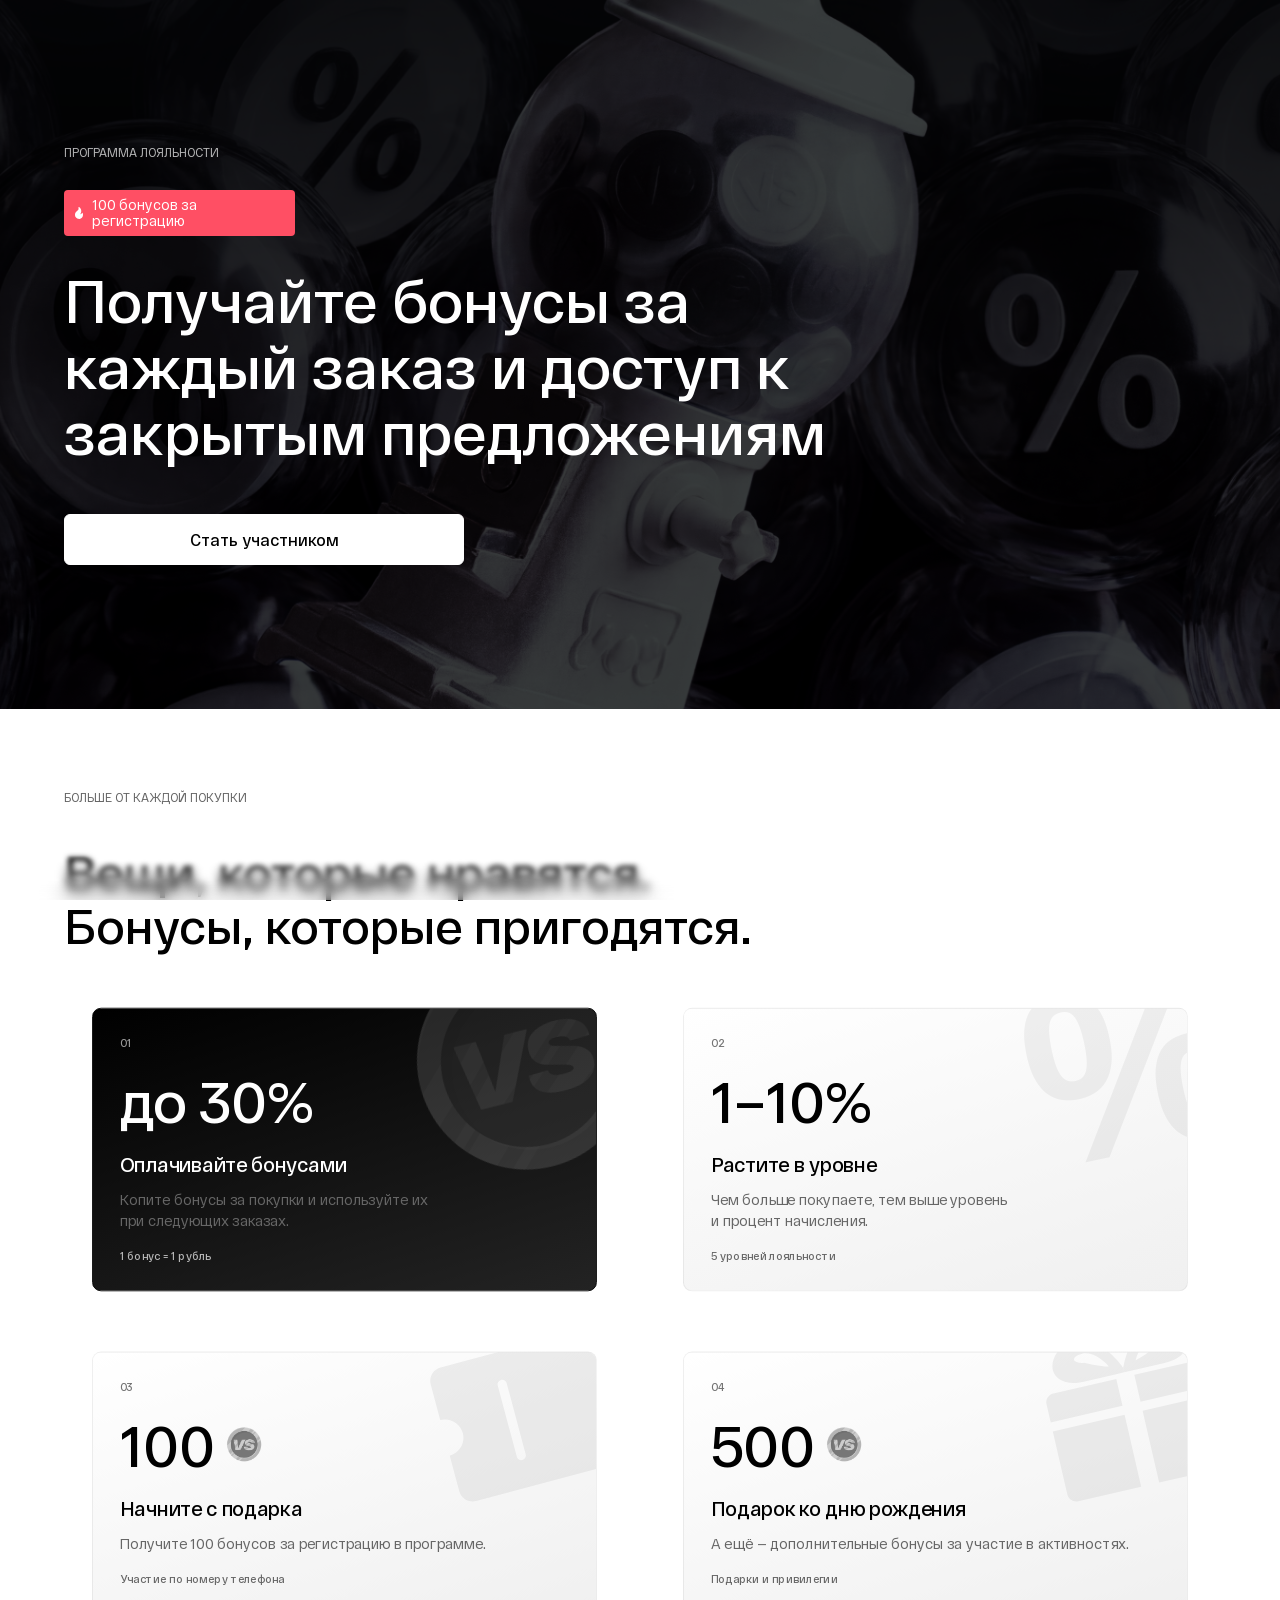
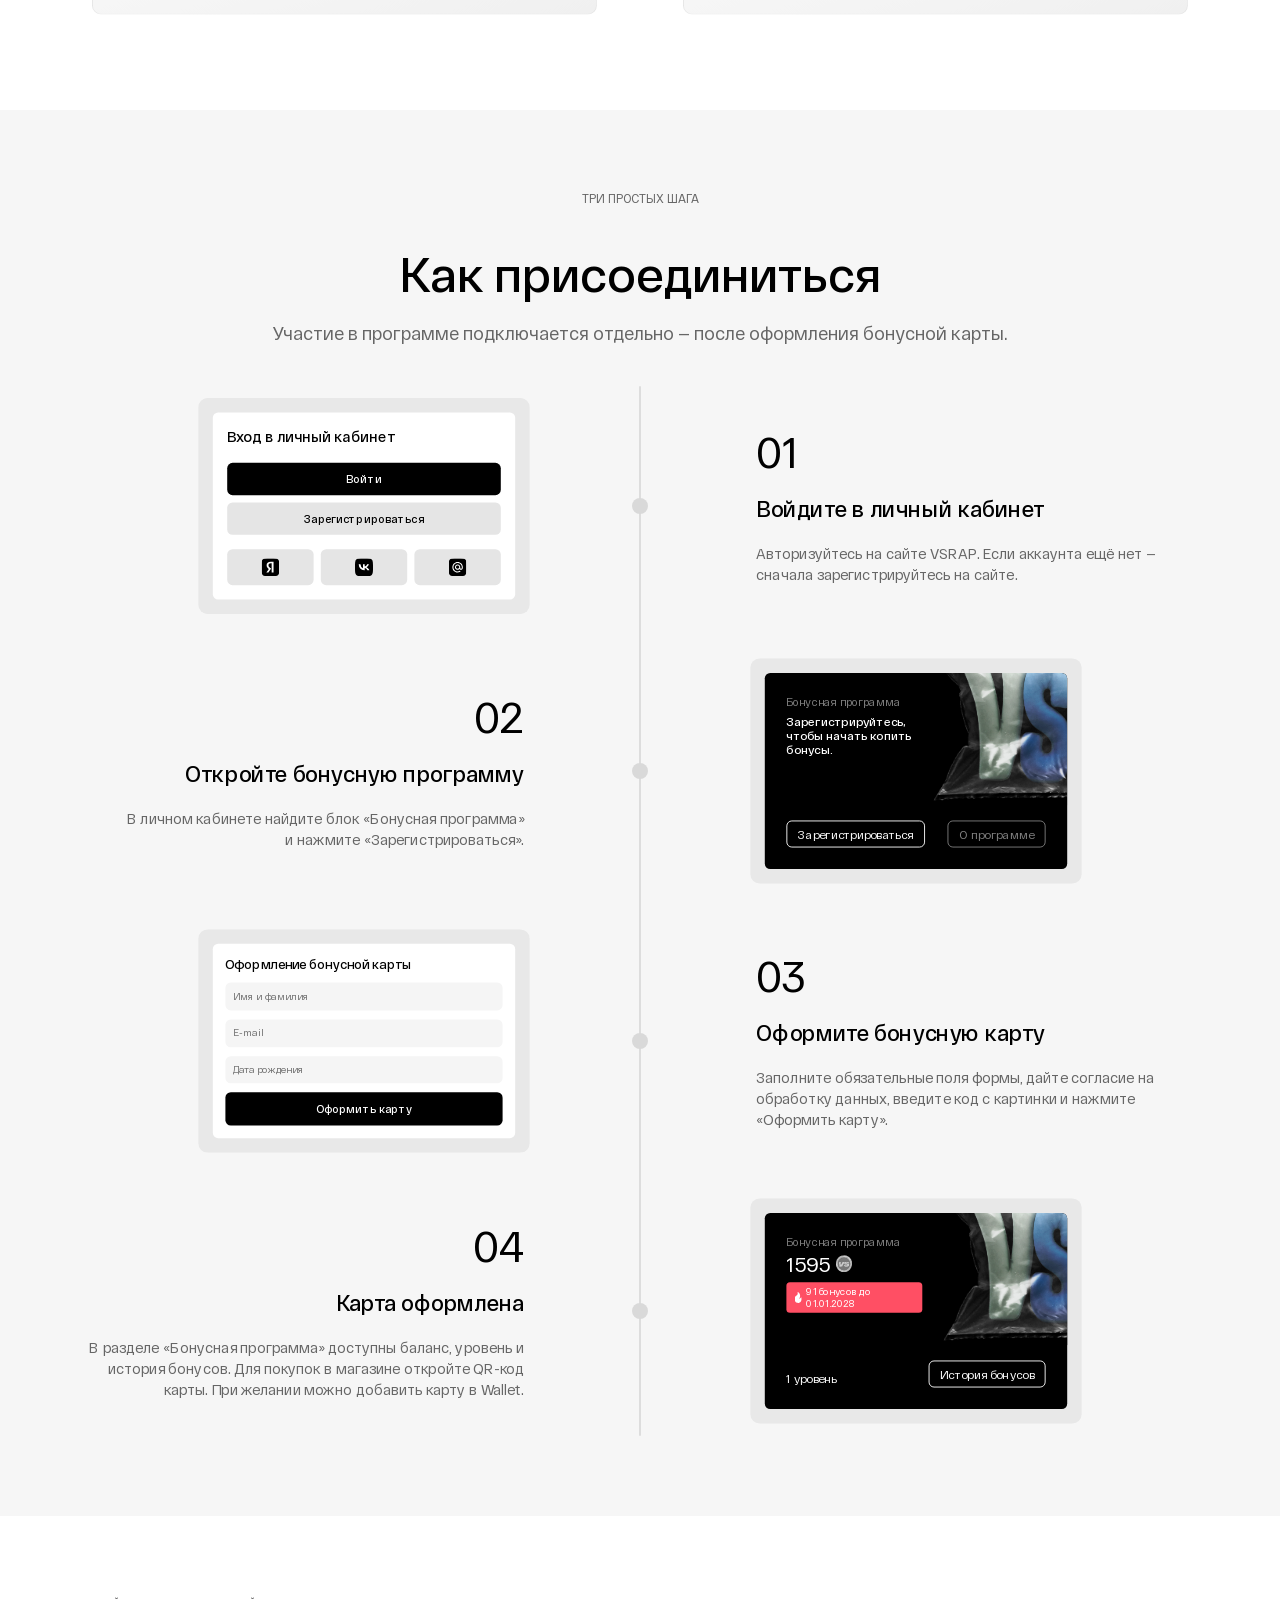
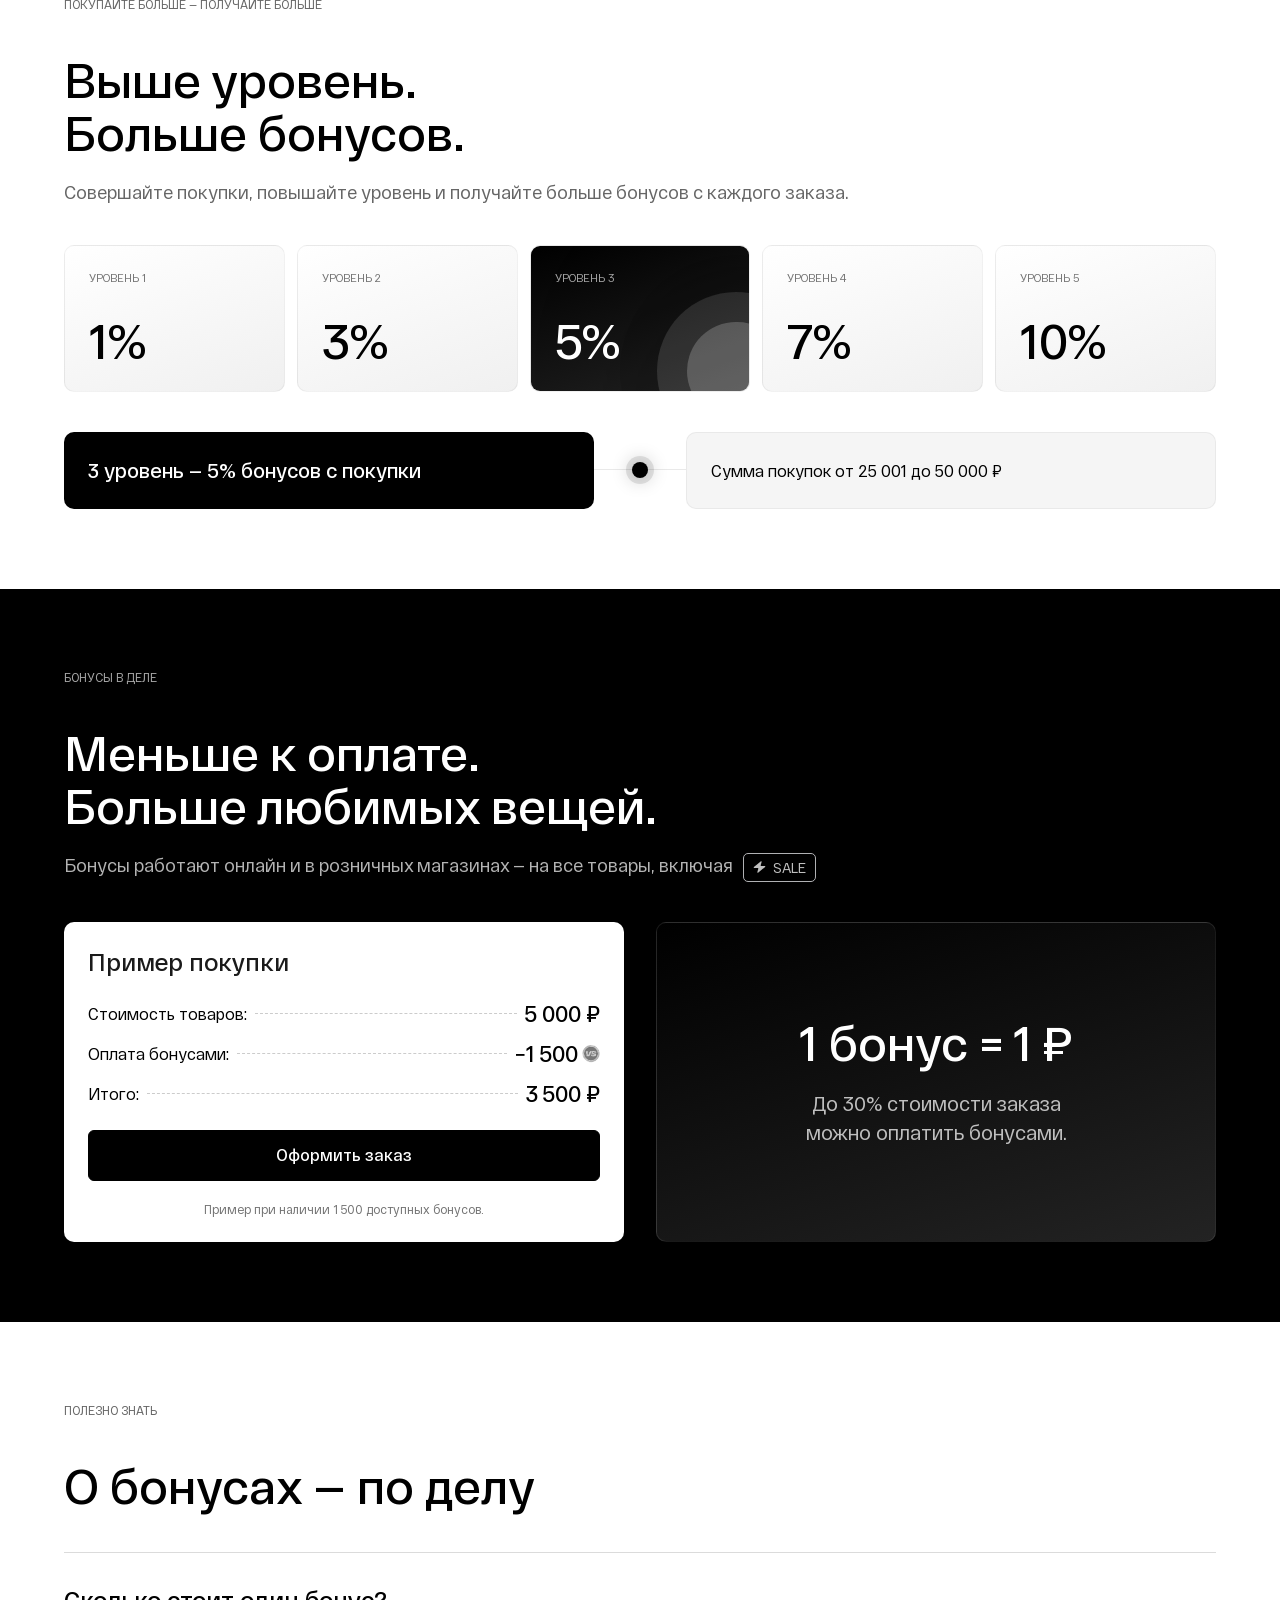
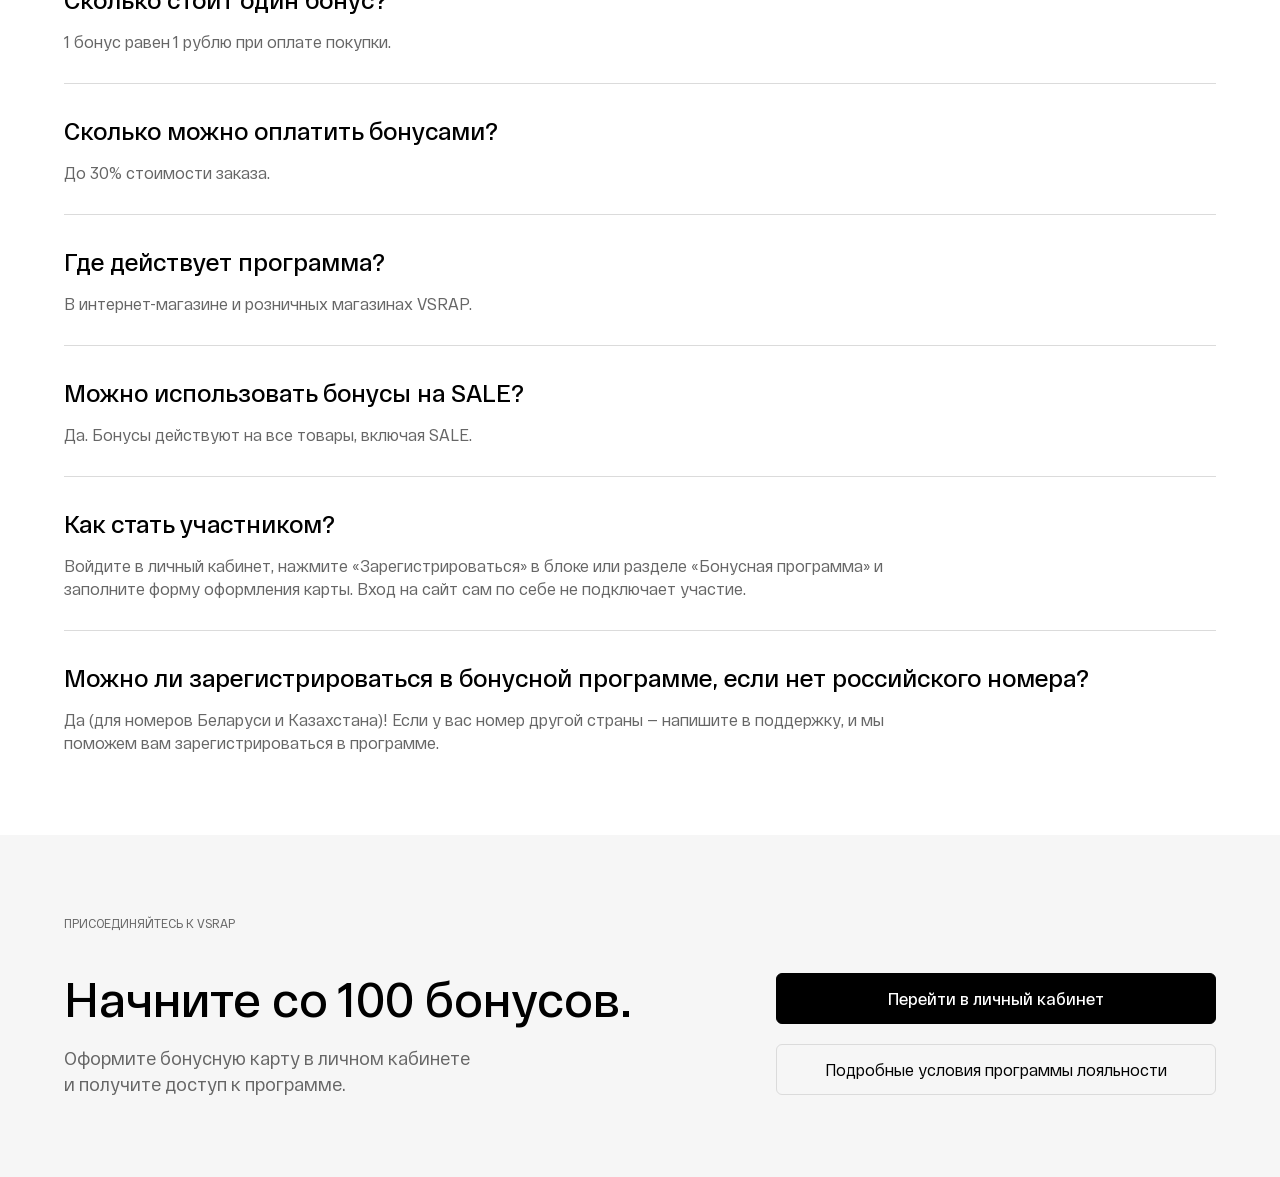
==== index.html @ ebb04177 "init commit" ====
<!DOCTYPE html>
<html lang="ru">
<head>
  <meta charset="UTF-8">
  <meta name="viewport" content="width=device-width, initial-scale=1">
  <meta name="description" content="Бонусная программа VSRAP: получайте бонусы за покупки, повышайте уровень и оплачивайте до 30% заказа бонусами.">
  <title>Бонусная программа — VSRAP</title>
  <link rel="preload" href="assets/RFDewi-Regular.woff2" as="font" type="font/woff2" crossorigin>
  <link rel="preload" href="assets/RFDewi-Semibold.woff2" as="font" type="font/woff2" crossorigin>
  <link rel="stylesheet" href="bonus_program_page.css">
  <script src="bonus_program_page.js" defer></script>
</head>
<body>
<main class="bonus-page">
  <section class="bonus-hero" aria-labelledby="bonus-title">
    <img class="bonus-hero__background" src="assets/b1063.png" alt="" fetchpriority="high">
    <div class="bonus-container bonus-hero__content" data-reveal>
      <p class="bonus-eyebrow">Программа лояльности</p>
      <span class="bonus-gift-badge"><span class="bonus-flame"><img src="assets/dffb9.svg" alt=""></span>100 бонусов за регистрацию</span>
      <h1 id="bonus-title">Получайте бонусы за <br>каждый заказ и доступ к <br>закрытым предложениям</h1>
      <a class="bonus-button bonus-button--light bonus-hero__button" href="#join-steps">Стать участником</a>
    </div>
  </section>

  <section class="bonus-section" aria-labelledby="benefits-title">
    <div class="bonus-container">
      <div class="bonus-section__heading" data-reveal>
        <p class="bonus-eyebrow">Больше от каждой покупки</p>
        <h2 id="benefits-title">Вещи, которые нравятся.<br>Бонусы, которые пригодятся.</h2>
      </div>
      <div class="bonus-benefits">
        <article class="bonus-benefit bonus-benefit--dark" data-reveal>
          <img class="bonus-benefit__decoration bonus-benefit__decoration--coin" src="assets/9a57c.png" alt="" loading="lazy">
          <span class="bonus-benefit__index">01</span>
          <p class="bonus-benefit__value">до 30%</p>
          <div><h3>Оплачивайте бонусами</h3><p class="bonus-benefit__description">Копите бонусы за покупки и используйте их<br class="bonus-desktop-break"> при следующих заказах.</p></div>
          <p class="bonus-benefit__footnote">1 бонус = 1 рубль</p>
        </article>
        <article class="bonus-benefit" data-reveal>
          <span class="bonus-benefit__percent" aria-hidden="true">%</span>
          <span class="bonus-benefit__index">02</span>
          <p class="bonus-benefit__value">1–10%</p>
          <div><h3>Растите в уровне</h3><p class="bonus-benefit__description">Чем больше покупаете, тем выше уровень<br class="bonus-desktop-break"> и процент начисления.</p></div>
          <p class="bonus-benefit__footnote">5 уровней лояльности</p>
        </article>
        <article class="bonus-benefit" data-reveal>
          <img class="bonus-benefit__decoration bonus-benefit__decoration--ticket" src="assets/9eafb.svg" alt="" loading="lazy">
          <span class="bonus-benefit__index">03</span>
          <p class="bonus-benefit__value">100 <img class="bonus-coin" src="assets/9a57c.png" alt="бонусов" loading="lazy" width="40" height="40"></p>
          <div><h3>Начните с подарка</h3><p class="bonus-benefit__description">Получите 100 бонусов за регистрацию в программе.</p></div>
          <p class="bonus-benefit__footnote">Участие по номеру телефона</p>
        </article>
        <article class="bonus-benefit" data-reveal>
          <img class="bonus-benefit__decoration bonus-benefit__decoration--gift" src="assets/d9adc.svg" alt="" loading="lazy">
          <span class="bonus-benefit__index">04</span>
          <p class="bonus-benefit__value">500 <img class="bonus-coin" src="assets/9a57c.png" alt="бонусов" loading="lazy" width="40" height="40"></p>
          <div><h3>Подарок ко дню рождения</h3><p class="bonus-benefit__description">А ещё — дополнительные бонусы за участие в активностях.</p></div>
          <p class="bonus-benefit__footnote">Подарки и привилегии</p>
        </article>
      </div>
    </div>
  </section>

  <section class="bonus-section bonus-section--muted" id="join-steps" aria-labelledby="steps-title">
    <div class="bonus-container">
      <div class="bonus-section__heading bonus-section__heading--center" data-reveal>
        <p class="bonus-eyebrow">Три простых шага</p>
        <h2 id="steps-title">Как присоединиться</h2>
        <p class="bonus-section__description">Участие в программе подключается отдельно — после оформления бонусной карты.</p>
      </div>
      <ol class="bonus-steps">
        <li class="bonus-step">
          <span class="bonus-step__dot" aria-hidden="true"></span>
          <div class="bonus-step__visual" data-reveal>
            <div class="bonus-preview bonus-preview--login" role="img" aria-label="Пример экрана входа в личный кабинет">
              <div class="bonus-preview__paper">
                <p class="bonus-preview__title">Вход в личный кабинет</p>
                <div class="bonus-preview__login-buttons"><span class="bonus-preview__button">Войти</span><span class="bonus-preview__button bonus-preview__button--gray">Зарегистрироваться</span></div>
                <div class="bonus-preview__socials" aria-hidden="true"><span><img src="assets/35df6.svg" alt=""></span><span><img src="assets/29068.svg" alt=""></span><span><img src="assets/7ccd0.svg" alt=""></span></div>
              </div>
            </div>
          </div>
          <div class="bonus-step__copy" data-reveal><span class="bonus-step__number">01</span><h3>Войдите в личный кабинет</h3><p>Авторизуйтесь на сайте VSRAP. Если аккаунта ещё нет — сначала зарегистрируйтесь на сайте.</p></div>
        </li>
        <li class="bonus-step">
          <span class="bonus-step__dot" aria-hidden="true"></span>
          <div class="bonus-step__visual" data-reveal>
            <div class="bonus-preview" role="img" aria-label="Пример блока регистрации в бонусной программе">
              <div class="bonus-preview__card">
                <div class="bonus-preview__bag"><img src="assets/0b8ff.png" alt="" loading="lazy"></div>
                <div class="bonus-preview__card-content"><div><p class="bonus-preview__caption">Бонусная программа</p><p class="bonus-preview__invitation">Зарегистрируйтесь,<br>чтобы начать копить<br>бонусы.</p></div><div class="bonus-preview__card-bottom"><span class="bonus-preview__outline">Зарегистрироваться</span><span class="bonus-preview__outline bonus-preview__outline--muted">О программе</span></div></div>
              </div>
            </div>
          </div>
          <div class="bonus-step__copy" data-reveal><span class="bonus-step__number">02</span><h3>Откройте бонусную программу</h3><p>В личном кабинете найдите блок «Бонусная программа»<br class="bonus-desktop-break"> и нажмите «Зарегистрироваться».</p></div>
        </li>
        <li class="bonus-step">
          <span class="bonus-step__dot" aria-hidden="true"></span>
          <div class="bonus-step__visual" data-reveal>
            <div class="bonus-preview" role="img" aria-label="Пример формы оформления бонусной карты: имя и фамилия, электронная почта и дата рождения">
              <div class="bonus-preview__paper bonus-preview__paper--form"><p class="bonus-preview__title">Оформление бонусной карты</p><span class="bonus-preview__field">Имя и фамилия</span><span class="bonus-preview__field">E-mail</span><span class="bonus-preview__field">Дата рождения</span><span class="bonus-preview__button">Оформить карту</span></div>
            </div>
          </div>
          <div class="bonus-step__copy" data-reveal><span class="bonus-step__number">03</span><h3>Оформите бонусную карту</h3><p>Заполните обязательные поля формы, дайте согласие на обработку данных, введите код с картинки и нажмите «Оформить карту».</p></div>
        </li>
        <li class="bonus-step">
          <span class="bonus-step__dot" aria-hidden="true"></span>
          <div class="bonus-step__visual" data-reveal>
            <div class="bonus-preview" role="img" aria-label="Пример оформленной карты: баланс 1595 бонусов, первый уровень и история бонусов">
              <div class="bonus-preview__card bonus-preview__card--issued">
                <div class="bonus-preview__bag"><img src="assets/0b8ff.png" alt="" loading="lazy"></div>
                <div class="bonus-preview__card-content"><div><p class="bonus-preview__caption">Бонусная программа</p><p class="bonus-preview__balance">1595 <span class="bonus-preview__coin" aria-hidden="true"><img src="assets/2415b.svg" alt=""><img src="assets/af93b.svg" alt=""></span></p><span class="bonus-gift-badge bonus-gift-badge--small"><span class="bonus-flame"><img src="assets/dffb9.svg" alt=""></span>91 бонусов до 01.01.2028</span></div><div class="bonus-preview__card-bottom"><span>1 уровень</span><span class="bonus-preview__outline">История бонусов</span></div></div>
              </div>
            </div>
          </div>
          <div class="bonus-step__copy" data-reveal><span class="bonus-step__number">04</span><h3>Карта оформлена</h3><p>В разделе «Бонусная программа» доступны баланс, уровень и история бонусов. Для покупок в магазине откройте QR-код карты. При желании можно добавить карту в Wallet.</p></div>
        </li>
      </ol>
    </div>
  </section>

  <section class="bonus-section" aria-labelledby="levels-title">
    <div class="bonus-container">
      <div class="bonus-section__heading" data-reveal><p class="bonus-eyebrow">Покупайте больше — получайте больше</p><h2 id="levels-title">Выше уровень.<br>Больше бонусов.</h2><p class="bonus-section__description">Совершайте покупки, повышайте уровень и получайте больше бонусов с каждого заказа.</p></div>
      <div class="bonus-levels" data-reveal>
        <div class="bonus-levels__list" role="group" aria-label="Уровни бонусной программы">
          <button class="bonus-level" type="button" aria-pressed="false" aria-controls="level-details" data-level="1" data-rate="1" data-range="Сумма покупок до 10 000 ₽"><span class="bonus-level__label">Уровень 1</span><span class="bonus-level__rate">1%</span><span class="bonus-level__art" aria-hidden="true"></span></button>
          <button class="bonus-level" type="button" aria-pressed="false" aria-controls="level-details" data-level="2" data-rate="3" data-range="Сумма покупок от 10 001 до 25 000 ₽"><span class="bonus-level__label">Уровень 2</span><span class="bonus-level__rate">3%</span><span class="bonus-level__art" aria-hidden="true"></span></button>
          <button class="bonus-level is-active" type="button" aria-pressed="true" aria-controls="level-details" data-level="3" data-rate="5" data-range="Сумма покупок от 25 001 до 50 000 ₽"><span class="bonus-level__label">Уровень 3</span><span class="bonus-level__rate">5%</span><span class="bonus-level__art" aria-hidden="true"></span></button>
          <button class="bonus-level" type="button" aria-pressed="false" aria-controls="level-details" data-level="4" data-rate="7" data-range="Сумма покупок от 50 001 до 100 000 ₽"><span class="bonus-level__label">Уровень 4</span><span class="bonus-level__rate">7%</span><span class="bonus-level__art" aria-hidden="true"></span></button>
          <button class="bonus-level" type="button" aria-pressed="false" aria-controls="level-details" data-level="5" data-rate="10" data-range="Сумма покупок более 100 000 ₽"><span class="bonus-level__label">Уровень 5</span><span class="bonus-level__rate">10%</span><span class="bonus-level__art" aria-hidden="true"></span></button>
        </div>
        <div class="bonus-levels__details" id="level-details" aria-live="polite" aria-atomic="true"><p class="bonus-levels__reward">3 уровень — 5% бонусов с покупки</p><span class="bonus-levels__connector" aria-hidden="true"></span><p class="bonus-levels__range">Сумма покупок от 25 001 до 50 000 ₽</p></div>
      </div>
    </div>
  </section>

  <section class="bonus-section bonus-section--dark" aria-labelledby="spend-title">
    <div class="bonus-container">
      <div class="bonus-section__heading" data-reveal><p class="bonus-eyebrow">Бонусы в деле</p><h2 id="spend-title">Меньше к оплате.<br>Больше любимых вещей.</h2><p class="bonus-section__description">Бонусы работают онлайн и в розничных магазинах — на все товары, включая <span class="bonus-sale"><img src="assets/2ddc2.svg" alt="">SALE</span></p></div>
      <div class="bonus-payment">
        <div class="bonus-receipt" data-reveal><h3>Пример покупки</h3><dl><div><dt>Стоимость товаров:</dt><dd>5 000 ₽</dd></div><div><dt>Оплата бонусами:</dt><dd>−1 500 <img src="assets/9a57c.png" alt="бонусов" width="18" height="18" loading="lazy"></dd></div><div><dt>Итого:</dt><dd>3 500 ₽</dd></div></dl><a class="bonus-button" href="https://vsrap.shop/basket/">Оформить заказ</a><p class="bonus-receipt__note">Пример при наличии 1 500 доступных бонусов.</p></div>
        <div class="bonus-payment__rule" data-reveal><p>1 бонус = 1 ₽</p><span>До 30% стоимости заказа<br>можно оплатить бонусами.</span></div>
      </div>
    </div>
  </section>

  <section class="bonus-section" aria-labelledby="faq-title">
    <div class="bonus-container">
      <div class="bonus-section__heading" data-reveal><p class="bonus-eyebrow">Полезно знать</p><h2 id="faq-title">О бонусах — по делу</h2></div>
      <div class="bonus-faq">
        <article data-reveal><h3>Сколько стоит один бонус?</h3><p>1 бонус равен 1 рублю при оплате покупки.</p></article>
        <article data-reveal><h3>Сколько можно оплатить бонусами?</h3><p>До 30% стоимости заказа.</p></article>
        <article data-reveal><h3>Где действует программа?</h3><p>В интернет-магазине и розничных магазинах VSRAP.</p></article>
        <article data-reveal><h3>Можно использовать бонусы на SALE?</h3><p>Да. Бонусы действуют на все товары, включая SALE.</p></article>
        <article data-reveal><h3>Как стать участником?</h3><p>Войдите в личный кабинет, нажмите «Зарегистрироваться» в блоке или разделе «Бонусная программа» и заполните форму оформления карты. Вход на сайт сам по себе не подключает участие.</p></article>
        <article data-reveal><h3>Можно ли зарегистрироваться в бонусной программе, если нет российского номера?</h3><p>Да (для номеров Беларуси и Казахстана)! Если у вас номер другой страны — напишите в поддержку, и мы поможем вам зарегистрироваться в программе.</p></article>
      </div>
    </div>
  </section>

  <section class="bonus-section bonus-section--muted" aria-labelledby="join-title">
    <div class="bonus-container"><p class="bonus-eyebrow bonus-join__eyebrow" data-reveal>Присоединяйтесь к VSRAP</p><div class="bonus-join"><div data-reveal><h2 id="join-title">Начните со 100 бонусов.</h2><p class="bonus-section__description">Оформите бонусную карту в личном кабинете<br class="bonus-desktop-break"> и получите доступ к программе.</p></div><div class="bonus-join__actions" data-reveal><a class="bonus-button" href="https://vsrap.shop/personal/">Перейти в личный кабинет</a><a class="bonus-button bonus-button--outline" href="https://vsrap.shop/help/loyalty/">Подробные условия программы лояльности</a></div></div></div>
  </section>
</main>
</body>
</html>
---- bonus_program_page.css ----
@font-face {
  font-family: "RF Dewi";
  src: url("assets/RFDewi-Regular.woff2") format("woff2");
  font-style: normal;
  font-weight: 400;
  font-display: swap;
}

@font-face {
  font-family: "RF Dewi";
  src: url("assets/RFDewi-Semibold.woff2") format("woff2");
  font-style: normal;
  font-weight: 600;
  font-display: swap;
}

body { margin: 0; }

/* Progressive transparent blur at the viewport edge, without a white tint. */
.bonus-edge-blur { position: fixed; z-index: 8; bottom: 0; left: 0; width: 100%; height: 160px; pointer-events: none; }
.bonus-edge-blur > span {
  position: absolute;
  inset: 0;
  opacity: var(--edge-opacity, 0);
  clip-path: inset(var(--edge-clip-top, 0px) 0 0);
  pointer-events: none;
  -webkit-backdrop-filter: blur(var(--edge-blur));
  backdrop-filter: blur(var(--edge-blur));
  -webkit-mask-image: linear-gradient(to bottom, transparent var(--edge-start), #000 var(--edge-solid), #000 var(--edge-end), transparent var(--edge-fade));
  mask-image: linear-gradient(to bottom, transparent var(--edge-start), #000 var(--edge-solid), #000 var(--edge-end), transparent var(--edge-fade));
}
.bonus-edge-blur > :nth-child(1) { --edge-blur: .078125px; --edge-start: 0%; --edge-solid: 12.5%; --edge-end: 25%; --edge-fade: 37.5%; }
.bonus-edge-blur > :nth-child(2) { --edge-blur: .15625px; --edge-start: 12.5%; --edge-solid: 25%; --edge-end: 37.5%; --edge-fade: 50%; }
.bonus-edge-blur > :nth-child(3) { --edge-blur: .3125px; --edge-start: 25%; --edge-solid: 37.5%; --edge-end: 50%; --edge-fade: 62.5%; }
.bonus-edge-blur > :nth-child(4) { --edge-blur: .625px; --edge-start: 37.5%; --edge-solid: 50%; --edge-end: 62.5%; --edge-fade: 75%; }
.bonus-edge-blur > :nth-child(5) { --edge-blur: 1.25px; --edge-start: 50%; --edge-solid: 62.5%; --edge-end: 75%; --edge-fade: 87.5%; }
.bonus-edge-blur > :nth-child(6) { --edge-blur: 2.5px; --edge-start: 62.5%; --edge-solid: 75%; --edge-end: 87.5%; --edge-fade: 100%; }
.bonus-edge-blur > :nth-child(7) { --edge-blur: 5px; --edge-start: 75%; --edge-solid: 87.5%; --edge-end: 100%; --edge-fade: 112.5%; }
.bonus-edge-blur > :nth-child(8) { --edge-blur: 10px; --edge-start: 87.5%; --edge-solid: 100%; --edge-end: 112.5%; --edge-fade: 125%; }

.bonus-page {
  --bonus-content-width: 1152px;
  --bonus-muted: #666;
  --bonus-radius: 10px;
  /* Animation settings for the next design review. */
  --bonus-reveal-duration: 700ms;
  --bonus-reveal-distance: 36px;
  --bonus-art-duration: 550ms;
  --bonus-easing: cubic-bezier(.22, 1, .36, 1);
  color: #000;
  background: #fff;
  font: 400 16px/1.45 "RF Dewi", Arial, sans-serif;
  -webkit-font-smoothing: antialiased;
}

.bonus-page *, .bonus-page *::before, .bonus-page *::after { box-sizing: border-box; }
.bonus-page :where(h1, h2, h3, p, ol, dl, dd) { margin: 0; }
.bonus-page :where(h1, h2, h3) { font-weight: 600; }
.bonus-page h1 { font-size: 60px; line-height: 1.1; }
.bonus-page h2 { font-size: 48px; line-height: 1.1; }
.bonus-page h3 { font-size: 24px; line-height: 1.45; }
.bonus-page img { display: block; }
.bonus-page a { color: inherit; }
.bonus-page button { font: inherit; }
.bonus-page :where(a, button):focus-visible { outline: 3px solid #ff4f64; outline-offset: 5px; }
.bonus-container { width: min(var(--bonus-content-width), calc(100% - 64px)); margin-inline: auto; }
.bonus-section { padding-block: 80px; scroll-margin-top: 24px; }
.bonus-section--muted { background: #f6f6f6; }
.bonus-section--dark { color: #fff; background: #000; }
.bonus-section__heading { margin-bottom: 40px; }
.bonus-section__heading > .bonus-eyebrow { margin-bottom: 40px; }
.bonus-section__heading--center { text-align: center; }
.bonus-eyebrow { font-size: 12px; line-height: 1.45; color: var(--bonus-muted); text-transform: uppercase; }
.bonus-section__description { margin-top: 20px !important; color: var(--bonus-muted); font-size: 18px; }
.bonus-section--dark .bonus-eyebrow { color: #a6a6a6; }
.bonus-section--dark .bonus-section__description { color: #b3b3b3; }
.bonus-button { display: flex; align-items: center; justify-content: center; min-height: 51px; padding: 14px 20px; border: 1px solid #000; border-radius: 6px; background: #000; color: #fff !important; font-size: 16px; font-weight: 600; line-height: 20px; text-align: center; text-decoration: none; transition: background 180ms, color 180ms, border-color 180ms; }
.bonus-button--light { background: #fff; color: #000 !important; border-color: #fff; }
.bonus-button--outline { background: transparent; border-color: #dbdbdb; color: #000 !important; font-weight: 400; }
.bonus-button:hover { background: #333; border-color: #333; }
.bonus-button--light:hover { background: #e5e5e5; border-color: #e5e5e5; }
.bonus-button--outline:hover { background: #e5e5e5; border-color: #bbb; }

.bonus-hero { position: relative; isolation: isolate; overflow: hidden; background: #000; color: #fff; }
.bonus-hero__background { position: absolute; z-index: -2; width: 100%; height: calc(100% + 21px); bottom: 0; object-fit: cover; }
.bonus-hero::before { content: ""; position: absolute; inset: 0; background: rgb(0 0 0 / 75%); z-index: -1; }
.bonus-hero__content { display: flex; flex-direction: column; align-items: flex-start; padding-block: 144px; }
.bonus-hero .bonus-eyebrow { color: rgb(255 255 255 / 70%); line-height: 16px; }
.bonus-gift-badge { display: inline-flex; align-items: center; gap: 6px; padding: 7px 8px; border-radius: 4px; background: #ff4f64; color: #fff; font-size: 14px; line-height: 16px; }
.bonus-hero .bonus-gift-badge { margin-block: 30px; }
.bonus-flame { display: inline-flex; align-items: center; justify-content: center; flex: 0 0 14px; height: 14px; }
.bonus-hero__button { width: min(400px, 100%); margin-top: 50px; }

.bonus-benefits { display: grid; grid-template-columns: repeat(2, minmax(0, 1fr)); gap: 30px; }
.bonus-benefit { position: relative; overflow: hidden; display: flex; flex-direction: column; gap: 20px; padding: 30px; border: 1px solid rgb(0 0 0 / 5%); border-radius: var(--bonus-radius); background: linear-gradient(163deg, #fff, #f0f0f0); }
.bonus-benefit.is-scroll-ready { transform: scale(var(--bonus-scroll-scale, .9)); }
.bonus-benefit > :not(.bonus-benefit__decoration, .bonus-benefit__percent) { position: relative; z-index: 1; }
.bonus-benefit--dark { border-color: #000; background: linear-gradient(163deg, #000, #232323); color: #fff; }
.bonus-benefit__index, .bonus-benefit__footnote { font-size: 12px; font-weight: 600; color: var(--bonus-muted); }
.bonus-benefit__index { color: #737373; }
.bonus-benefit--dark .bonus-benefit__index { color: #999; }
.bonus-benefit--dark :where(.bonus-benefit__description, .bonus-benefit__footnote) { color: #b8b8b8; }
.bonus-benefit__value { display: flex; align-items: center; gap: 12px; font-size: 64px; line-height: 1.1; font-weight: 600; }
.bonus-benefit h3 { font-size: 22px; }
.bonus-benefit__description { margin-top: 10px !important; color: var(--bonus-muted); }
.bonus-benefit__decoration { position: absolute; pointer-events: none; }
.bonus-benefit__decoration--coin { width: 256px; height: 256px; top: -64px; right: -52px; opacity: .18; transform: rotate(-14deg); }
.bonus-benefit__decoration--ticket { top: -61px; right: -64px; transform: rotate(-15deg); }
.bonus-benefit__decoration--gift { top: -81px; right: -64px; transform: rotate(-13deg); }
.bonus-benefit__percent { position: absolute; top: -72px; right: -55px; color: rgb(0 0 0 / 5%); font: 700 272px/1 Arial, sans-serif; letter-spacing: -6.8px; transform: rotate(-12deg); }
.bonus-coin { flex-shrink: 0; }

.bonus-steps { position: relative; list-style: none; padding: 0; --bonus-line-progress: 0px; }
.bonus-steps::before, .bonus-steps::after { content: ""; position: absolute; top: 0; left: calc(50% - 1px); width: 2px; border-radius: 10px; pointer-events: none; }
.bonus-steps::before { height: 100%; background: rgb(0 0 0 / 10%); }
.bonus-steps::after { height: var(--bonus-line-progress); background: #000; }
.bonus-step { position: relative; display: grid; grid-template-columns: minmax(0, 1fr) minmax(0, 1fr); column-gap: 184px; align-items: center; min-height: 250px;}
/* Keep rows and dots in place; animate only the two content columns. */
.bonus-steps.is-timeline-ready .bonus-step > :is(.bonus-step__visual, .bonus-step__copy) {
  opacity: 0;
  visibility: hidden;
  translate: 0 var(--bonus-reveal-distance);
  transform: scale(var(--bonus-scroll-scale, .9));
}
.bonus-steps.is-timeline-ready .bonus-step.is-revealed > :is(.bonus-step__visual, .bonus-step__copy) {
  opacity: 1;
  visibility: visible;
  translate: 0 0;
  transition: opacity var(--bonus-reveal-duration) var(--bonus-easing),
    translate var(--bonus-reveal-duration) var(--bonus-easing);
}
.bonus-step:first-child { min-height: 240px; }
.bonus-step + .bonus-step { margin-top: 20px; }
.bonus-step__dot { position: absolute; z-index: 2; top: calc(50% - 8px); left: calc(50% - 8px); width: 16px; height: 16px; border-radius: 50%; background: #d9d9d9; transition: background 180ms, box-shadow 250ms; visibility: visible }
.bonus-step.is-past .bonus-step__dot { background: #000; }
.bonus-step.is-current .bonus-step__dot { background: #000; box-shadow: 0 0 0 6px rgb(0 0 0 / 10%), 0 0 18px 4px rgb(0 0 0 / 18%); }
.bonus-step__visual { grid-column: 1; grid-row: 1; justify-self: end; width: min(368px, 100%); }
.bonus-step__copy { grid-column: 2; grid-row: 1; }
.bonus-step:nth-child(even) .bonus-step__visual { grid-column: 2; justify-self: start; }
.bonus-step:nth-child(even) .bonus-step__copy { grid-column: 1; text-align: right; }
.bonus-step__number { display: block; font-size: 48px; line-height: 1.1; margin-bottom: 20px; }
.bonus-step__copy p { margin-top: 20px; color: var(--bonus-muted); }
.bonus-preview { padding: 16px; border-radius: 10px; background: #e8e8e8; }
.bonus-preview__paper { padding: 16px; border-radius: 6px; background: #fff; display: flex; flex-direction: column; gap: 18px; }
.bonus-preview__title { font-size: 16px; line-height: 1.35; font-weight: 600; }
.bonus-preview__login-buttons { display: grid; gap: 8px; }
.bonus-preview__button { display: block; padding: 10px; border-radius: 6px; background: #000; color: #fff; text-align: center; font-size: 12px; line-height: 1.35; font-weight: 600; }
.bonus-preview__button--gray { color: #000; background: #e5e5e5; }
.bonus-preview__socials { display: grid; grid-template-columns: repeat(3, 1fr); gap: 8px; margin-top: -2px; }
.bonus-preview__socials span { display: flex; justify-content: center; padding: 10px; background: #e5e5e5; border-radius: 6px; }
.bonus-preview__socials img { mask: url("assets/3e6ab.svg") center / 20px 20px no-repeat; }
.bonus-preview__paper--form { padding: 14px; gap: 10px; }
.bonus-preview__paper--form .bonus-preview__title { font-size: 14px; }
.bonus-preview__field { padding: 8px; border-radius: 6px; color: #737373; background: #f5f5f5; font-size: 11px; line-height: 1.35; }
.bonus-preview__card { position: relative; overflow: hidden; height: 218px; padding: 24px; background: #000; color: #fff; border-radius: 6px; }
.bonus-preview__bag { position: absolute; top: 0; left: 182px; width: 154px; height: 147px; overflow: hidden; }
.bonus-preview__bag img { position: absolute; height: 127.89%; width: 317.91%; max-width: none; left: -34.93%; top: -27.89%; }
.bonus-preview__card--issued .bonus-preview__bag { left: 193px; }
.bonus-preview__card-content { position: relative; display: flex; flex-direction: column; justify-content: space-between; height: 100%; }
.bonus-preview__caption { font-size: 12px; line-height: 17px; color: rgb(255 255 255 / 50%); }
.bonus-preview__invitation { margin-top: 6px !important; font-size: 13px; font-weight: 600; line-height: 1.2; }
.bonus-preview__card-bottom { display: flex; align-items: end; justify-content: space-between; gap: 8px; font-size: 13px; }
.bonus-preview__outline { padding: 7px 12px; border: 1px solid #fff; border-radius: 6px; font-size: 13px; line-height: 14px; white-space: nowrap; }
.bonus-preview__outline--muted { opacity: .5; }
.bonus-preview__balance { display: flex; align-items: center; gap: 5px; margin-top: 4px !important; font-size: 23px; line-height: 24px; }
.bonus-preview__coin { position: relative; width: 20px; height: 20px; }
.bonus-preview__coin img:first-child { position: absolute; left: .53px; top: 0; }
.bonus-preview__coin img:last-child { position: absolute; left: 4.14px; top: 6.72px; }
.bonus-gift-badge--small { margin-top: 8px; padding: 3px 8px 3px 6px; gap: 2px; font-size: 11px; line-height: 14px; }

.bonus-levels__list { display: grid; grid-template-columns: repeat(5, minmax(0, 1fr)); gap: 12px; }
.bonus-level { position: relative; display: flex; flex-direction: column; gap: 28px; overflow: hidden; padding: 24px; border: 1px solid rgb(0 0 0 / 5%); border-radius: 10px; background: linear-gradient(160deg, #fff, #f0f0f0); color: #000; text-align: left; cursor: pointer; isolation: isolate; }
.bonus-level::before { content: ""; position: absolute; z-index: -1; inset: 0; background: linear-gradient(160deg, #000, #232323); opacity: 0; transition: opacity 180ms; }
.bonus-level.is-active { color: #fff; }
.bonus-level.is-active::before { opacity: 1; }
.bonus-level__label { font-size: 11px; line-height: 16px; color: #737373; text-transform: uppercase; }
.bonus-level.is-active .bonus-level__label { color: #a6a6a6; }
.bonus-level__rate { font-size: 48px; line-height: 1.1; font-weight: 600; }
/* These concentric circles are native shapes in Figma, not an image asset. */
.bonus-level__art { position: absolute; z-index: -1; width: 98.225px; height: 98.225px; left: calc(100% - 62px); top: 76px; border-radius: 50%; background: rgb(255 255 255 / 20%); opacity: 0; transform: translateY(110px); transition: transform var(--bonus-art-duration) var(--bonus-easing), opacity var(--bonus-art-duration); pointer-events: none; }
.bonus-level__art::before { content: ""; position: absolute; width: 157.717px; height: 157.717px; left: -30.15px; top: -30.15px; border-radius: 50%; background: rgb(255 255 255 / 10%); box-shadow: 0 0 0 36.834px rgb(0 0 0 / 10%), 0 0 110.503px 24.556px rgb(0 0 0 / 18%); }
.bonus-level.is-active .bonus-level__art { opacity: 1; transform: translateY(0); }
@media (hover: hover) {
  .bonus-level:hover { color: #fff; }
  .bonus-level:hover::before { opacity: 1; }
  .bonus-level:hover .bonus-level__label { color: #a6a6a6; }
}
.bonus-levels__details { display: grid; grid-template-columns: minmax(0, 1fr) 32px minmax(0, 1fr); gap: 30px; align-items: stretch; margin-top: 40px; }
.bonus-levels__reward, .bonus-levels__range { display: flex; align-items: center; padding: 24px; border-radius: 10px; }
.bonus-levels__reward { background: #000; color: #fff; font-size: 20px; font-weight: 600; }
.bonus-levels__range { border: 1px solid rgb(0 0 0 / 5%); background: #f5f5f5; }
.bonus-levels__connector { position: relative; align-self: center; width: 32px; height: 32px; }
.bonus-levels__connector::before { content: ""; position: absolute; left: -30px; top: 15px; width: 92px; height: 1px; background: #e9e9e9; }
.bonus-levels__connector::after { content: ""; position: absolute; width: 16px; height: 16px; top: 8px; left: 8px; border-radius: 50%; background: #000; box-shadow: 0 0 0 6px rgb(0 0 0 / 10%), 0 0 18px 4px rgb(0 0 0 / 18%); }

.bonus-sale { display: inline-flex; align-items: center; gap: 7px; padding: 3px 9px; border: 1px solid #ebecef; border-radius: 5px; margin-left: 6px; color: #fff; font-size: 14px; line-height: 21px; opacity: .75; vertical-align: middle; }
.bonus-payment { display: grid; grid-template-columns: repeat(2, minmax(0, 1fr)); gap: 32px; }
.bonus-receipt { display: flex; flex-direction: column; gap: 20px; padding: 24px; border-radius: 10px; background: #fff; color: #000; }
.bonus-receipt h3 { line-height: 1.35; color: #1a1a1a; }
.bonus-receipt dl { display: grid; gap: 8px; }
.bonus-receipt dl > div { display: flex; gap: 8px; align-items: center; }
.bonus-receipt dl > div::before { content: ""; order: 1; flex: 1; min-width: 5px; border-top: 1px dashed #ccc; }
.bonus-receipt dd { display: flex; align-items: center; gap: 4px; order: 2; font-size: 22px; font-weight: 600; white-space: nowrap; }
.bonus-receipt__note { color: #737373; text-align: center; font-size: 12px; }
.bonus-payment__rule { display: flex; flex-direction: column; align-items: center; justify-content: center; gap: 20px; padding: 32px 20px; border: 1px solid rgb(241 241 241 / 10%); border-radius: 10px; background: linear-gradient(163deg, #000, #232323); text-align: center; }
.bonus-payment__rule p { font-size: 48px; line-height: 1.1; font-weight: 600; }
.bonus-payment__rule span { font-size: 20px; color: #bfbfbf; }
.bonus-faq { display: grid; gap: 30px; }
.bonus-faq article { padding-top: 30px; border-top: 1px solid #dbdbdb; }
.bonus-faq p { max-width: 850px; margin-top: 12px; color: var(--bonus-muted); }
.bonus-join__eyebrow { margin-bottom: 40px !important; }
.bonus-join { display: grid; grid-template-columns: minmax(0, 1fr) 440px; gap: 40px; align-items: center; }
.bonus-join__actions { display: grid; gap: 20px; }

/* Content stays visible if JavaScript or IntersectionObserver is unavailable. */
.bonus-page .is-reveal-pending { opacity: 0; translate: 0 var(--bonus-reveal-distance); }
.bonus-page .is-reveal-ready:not(.is-reveal-pending) { transition: opacity var(--bonus-reveal-duration) var(--bonus-easing), translate var(--bonus-reveal-duration) var(--bonus-easing); transition-delay: var(--bonus-reveal-delay, 0ms); }
.bonus-faq article { --bonus-reveal-distance: 24px; --bonus-reveal-duration: 600ms; }

@media (max-width: 1100px) {
  .bonus-step { column-gap: 96px; }
  .bonus-join { grid-template-columns: minmax(0, 1fr) 360px; gap: 32px; }
  .bonus-level { padding: 20px; }
  .bonus-levels__details { gap: 20px; }
  .bonus-levels__connector::before { left: -20px; width: 72px; }
  .bonus-preview__card { padding: 18px; }
  .bonus-preview__outline { padding-inline: 8px; font-size: 11px; }
  .bonus-desktop-break { display: none; }
}

@media (max-width: 767px) {
  .bonus-edge-blur { height: 110px; }
  .bonus-container { width: calc(100% - 40px); }
  .bonus-section { padding-block: 56px; }
  .bonus-page h1 { font-size: clamp(32px, 7.5vw, 48px); }
  .bonus-page h1 br { display: none; }
  .bonus-page h2 { font-size: clamp(30px, 6vw, 40px); }
  .bonus-page h3 { font-size: 20px; }
  .bonus-section__heading { margin-bottom: 30px; }
  .bonus-section__heading > .bonus-eyebrow { margin-bottom: 28px; }
  .bonus-section__description { font-size: 16px; }
  .bonus-hero__content { padding-block: 80px; }
  .bonus-hero__background { object-position: 55% center; }
  .bonus-hero__button { margin-top: 36px; }
  .bonus-benefits { gap: 16px; }
  .bonus-benefit { padding: 22px; gap: 18px; }
  .bonus-benefit__value { font-size: 48px; }
  .bonus-benefit__description { font-size: 14px; }
  .bonus-benefit__decoration { transform: scale(.75) rotate(-14deg); transform-origin: right top; }
  .bonus-step { column-gap: 0; grid-template-columns: 32px minmax(0, 1fr); gap: 20px 16px; min-height: auto; }
  .bonus-step:first-child { min-height: auto; }
  .bonus-step + .bonus-step { margin-top: 48px; }
  .bonus-steps::before, .bonus-steps::after { left: 7px; }
  .bonus-step__dot { left: 0; top: 14px; }
  .bonus-step__copy, .bonus-step:nth-child(even) .bonus-step__copy { grid-column: 2; grid-row: 1; text-align: left; }
  .bonus-step__visual, .bonus-step:nth-child(even) .bonus-step__visual { grid-column: 2; grid-row: 2; justify-self: start; }
  .bonus-step__number { font-size: 40px; margin-bottom: 14px; }
  .bonus-step__copy p { margin-top: 12px; font-size: 14px; }
  .bonus-preview__card { padding: 24px; }
  .bonus-preview__outline { padding-inline: 10px; font-size: 12px; }
  .bonus-levels__list { gap: 8px; }
  .bonus-level { padding: 16px 10px; gap: 24px; }
  .bonus-level__label { font-size: 9px; }
  .bonus-level__rate { font-size: 32px; }
  .bonus-level__art { left: calc(100% - 35px); top: 54px; }
  .bonus-levels__details { margin-top: 24px; grid-template-columns: 1fr; gap: 16px; }
  .bonus-levels__connector { display: none; }
  .bonus-levels__reward, .bonus-levels__range { padding: 20px; }
  .bonus-levels__reward { font-size: 18px; }
  .bonus-payment { gap: 20px; grid-template-columns: 1fr; }
  .bonus-payment__rule { min-height: 240px; }
  .bonus-payment__rule p { font-size: 40px; }
  .bonus-faq { gap: 24px; }
  .bonus-faq article { padding-top: 24px; }
  .bonus-join { grid-template-columns: 1fr; gap: 30px; }
  .bonus-join__eyebrow { margin-bottom: 28px !important; }
}

@media (max-width: 479px) {
  .bonus-benefits { grid-template-columns: 1fr; }
  .bonus-benefit { padding: 26px; }
  .bonus-levels__list { grid-template-columns: repeat(3, minmax(0, 1fr)); }
  .bonus-level { padding: 16px; }
  .bonus-preview { padding: 10px; }
  .bonus-preview__paper { padding: 12px; }
  .bonus-preview__title { font-size: 14px; }
  .bonus-preview__card { padding: 16px; }
  .bonus-preview__bag, .bonus-preview__card--issued .bonus-preview__bag { left: auto; right: -18px; }
  .bonus-preview__outline { font-size: 10px; padding-inline: 6px; }
  .bonus-receipt { padding: 20px; }
  .bonus-receipt dt { font-size: 13px; }
  .bonus-receipt dd { font-size: 18px; }
  .bonus-button { font-size: 14px; }
}

@media (max-width: 359px) {
  .bonus-preview__card-bottom { flex-wrap: wrap; justify-content: flex-start; }
  .bonus-gift-badge--small { font-size: 9px; }
}

@media (prefers-reduced-motion: reduce) {
  .bonus-benefit.is-scroll-ready,
  .bonus-steps.is-timeline-ready .bonus-step > :is(.bonus-step__visual, .bonus-step__copy) { transform: none; }
  .bonus-page *, .bonus-page *::before, .bonus-page *::after { transition-duration: 0s !important; transition-delay: 0s !important; animation: none !important; scroll-behavior: auto !important; }
  .bonus-page .is-reveal-pending { opacity: 1; transform: none; translate: none; }
  .bonus-steps.is-timeline-ready .bonus-step > :is(.bonus-step__visual, .bonus-step__copy) { translate: none; }
}

@media print {
  .bonus-edge-blur { display: none; }
  .bonus-benefit.is-scroll-ready { transform: none; }
  .bonus-steps.is-timeline-ready .bonus-step > :is(.bonus-step__visual, .bonus-step__copy) { opacity: 1; visibility: visible; transform: none; }
  .bonus-page .is-reveal-pending { opacity: 1; transform: none; translate: none; }
  .bonus-steps.is-timeline-ready .bonus-step > :is(.bonus-step__visual, .bonus-step__copy) { translate: none; }
  .bonus-section { padding-block: 30px; }
  .bonus-benefit, .bonus-step, .bonus-faq article { break-inside: avoid; }
}
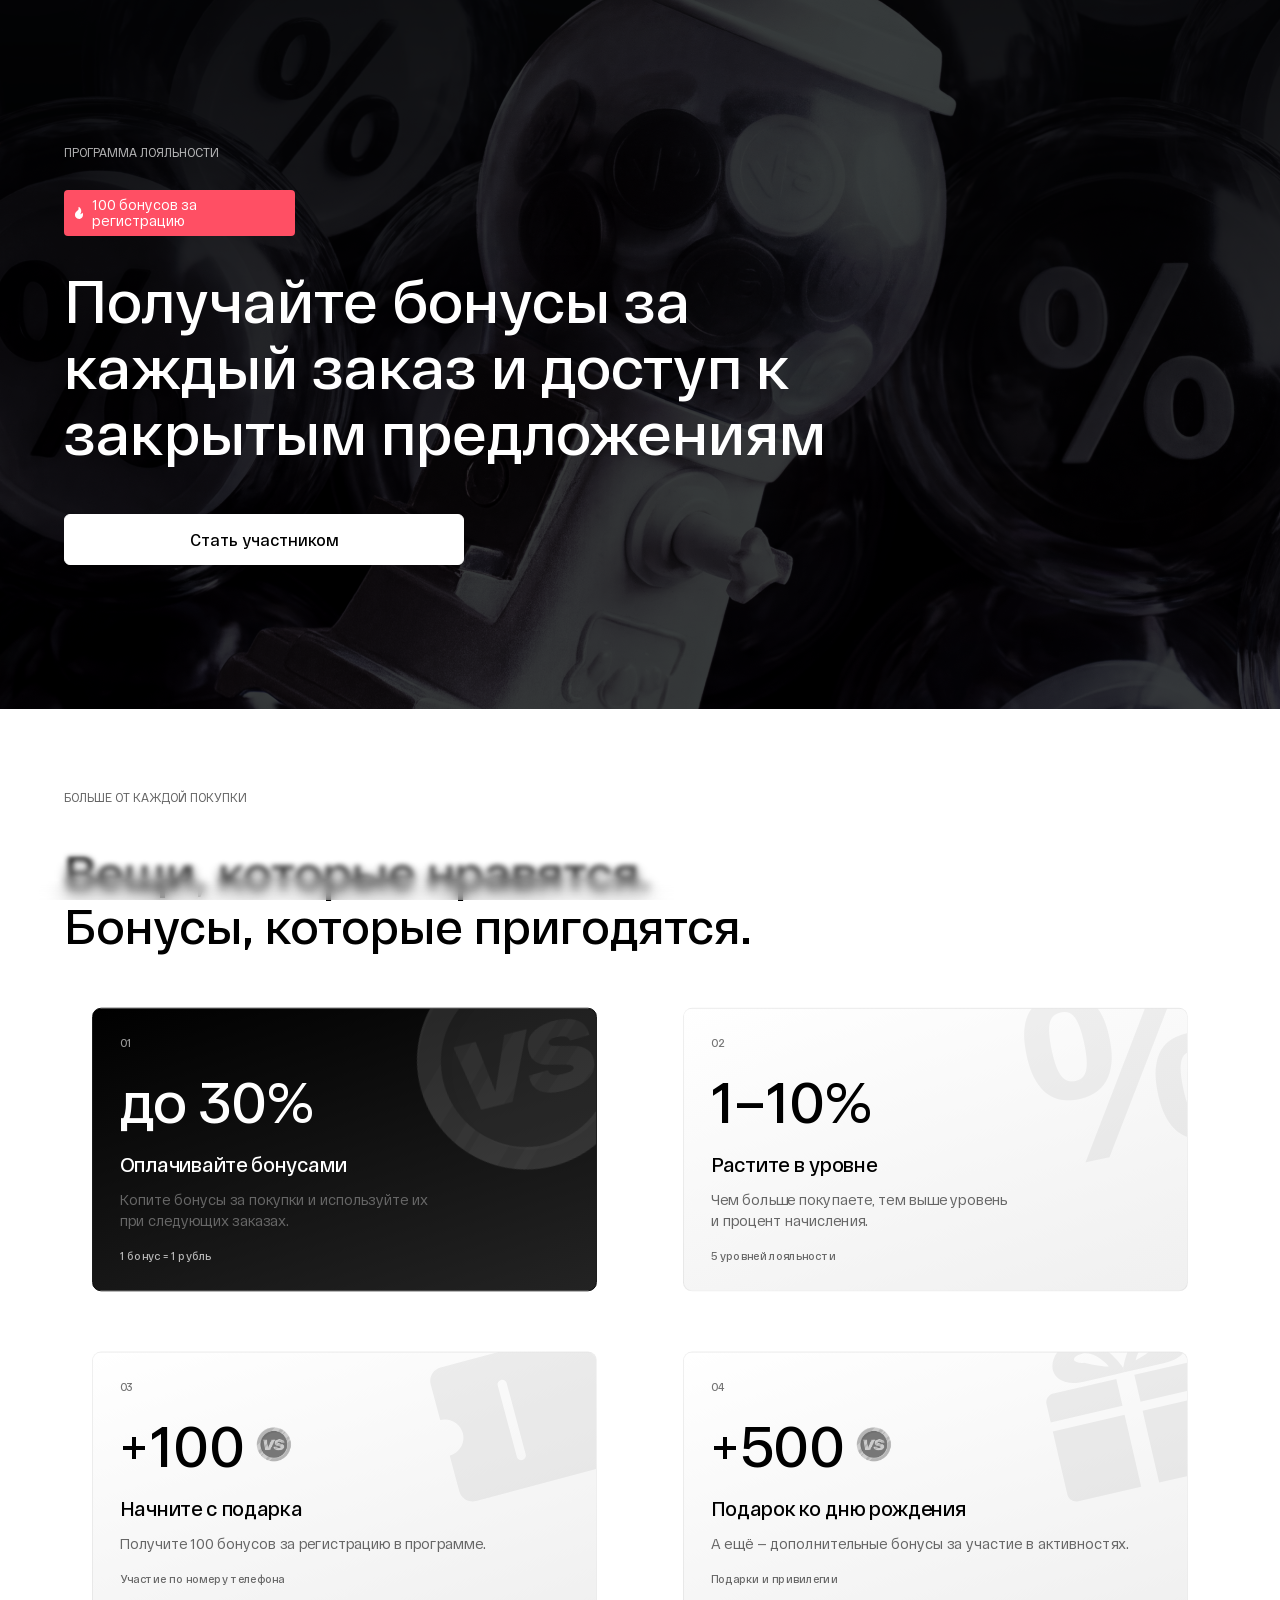
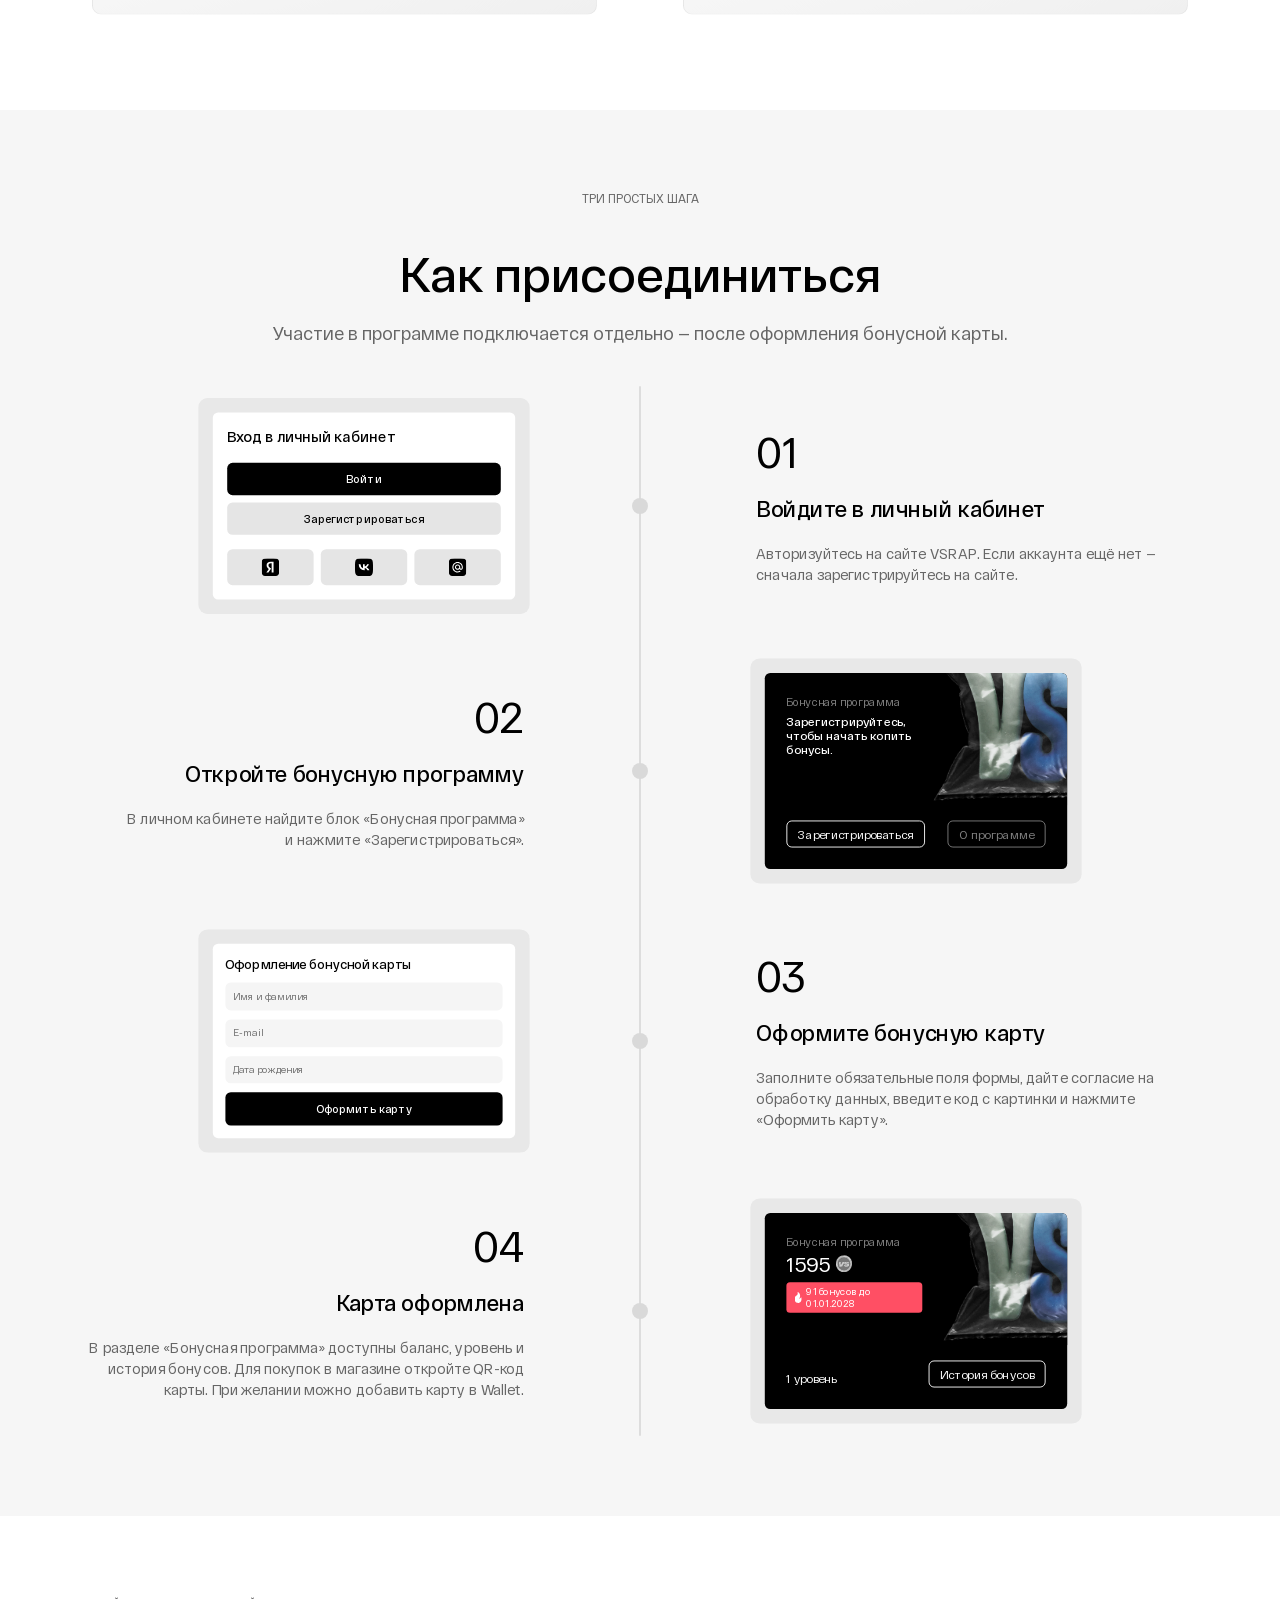
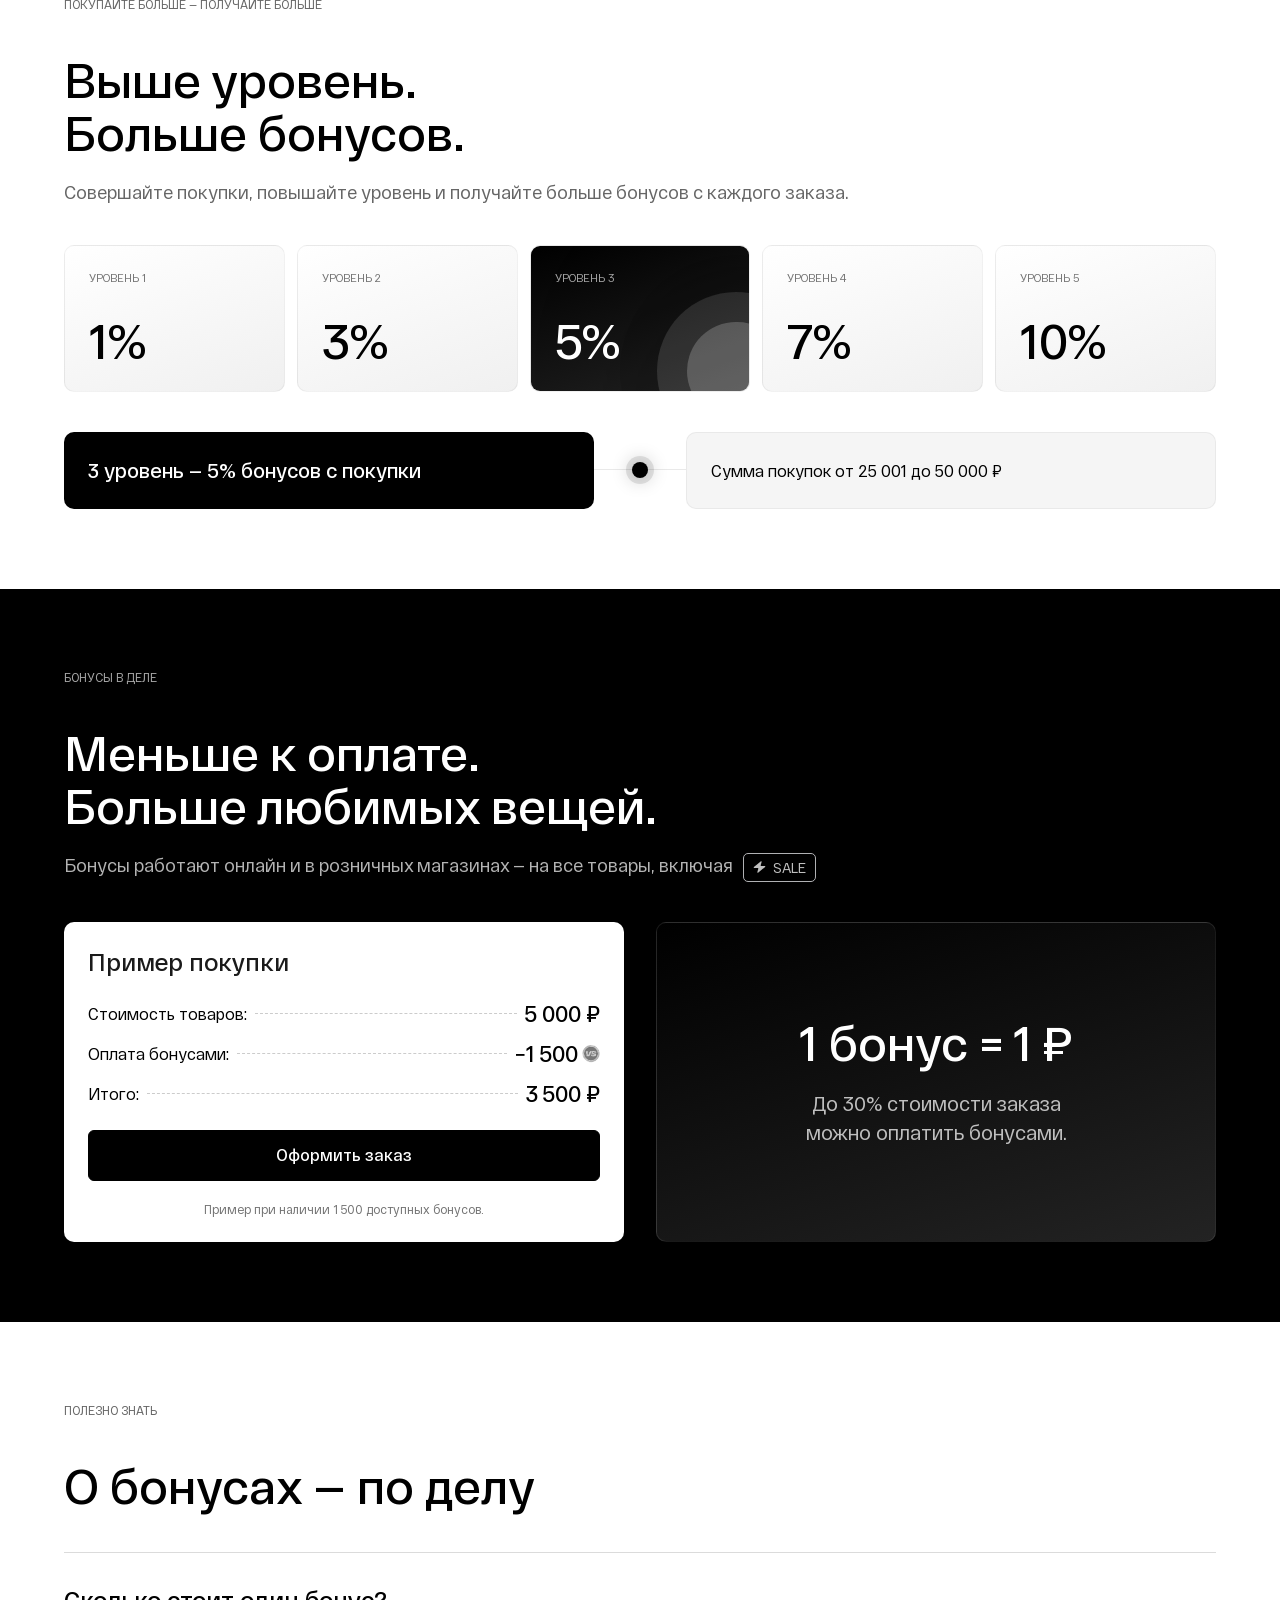
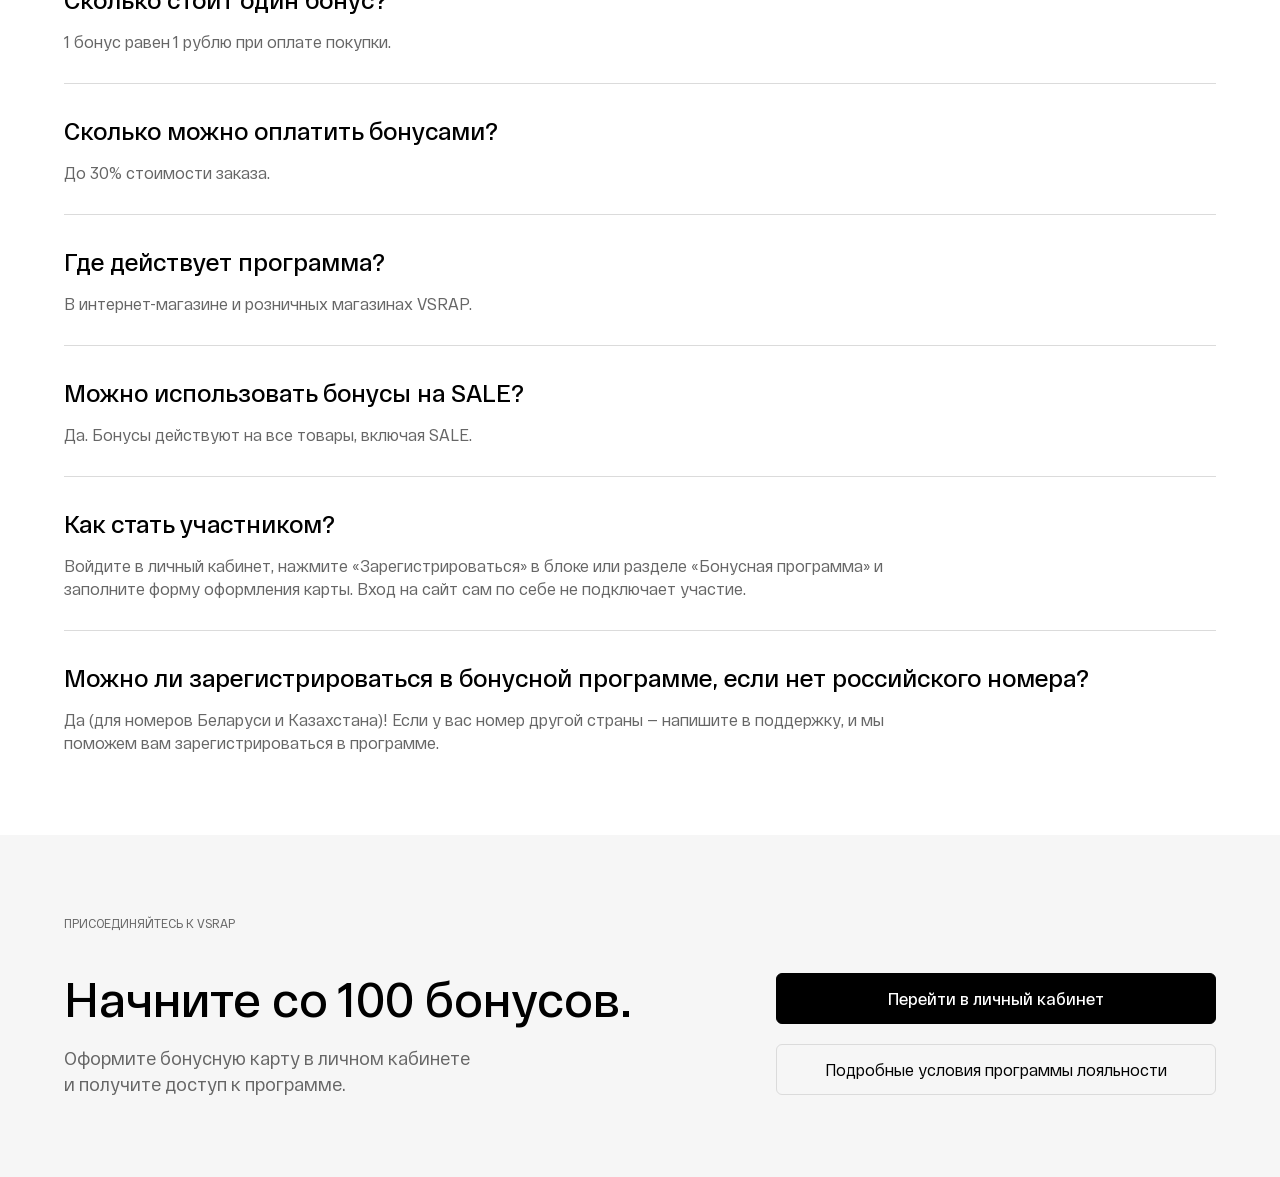
==== commit 5993057f: "добавлена мобильная версия + анимация для картинки главной" ====
--- a/index.html
+++ b/index.html
@@ -17,7 +17,7 @@
     <div class="bonus-container bonus-hero__content" data-reveal>
       <p class="bonus-eyebrow">Программа лояльности</p>
       <span class="bonus-gift-badge"><span class="bonus-flame"><img src="assets/dffb9.svg" alt=""></span>100 бонусов за регистрацию</span>
-      <h1 id="bonus-title">Получайте бонусы за <br>каждый заказ и доступ к <br>закрытым предложениям</h1>
+      <h1 id="bonus-title">Получайте бонусы<span class="bonus-tablet-break"></span> за <br class="bonus-title-desktop-break">каждый заказ<span class="bonus-tablet-break"></span> и доступ к <br class="bonus-title-desktop-break">закрытым предложениям</h1>
       <a class="bonus-button bonus-button--light bonus-hero__button" href="#join-steps">Стать участником</a>
     </div>
   </section>
@@ -46,14 +46,14 @@
         <article class="bonus-benefit" data-reveal>
           <img class="bonus-benefit__decoration bonus-benefit__decoration--ticket" src="assets/9eafb.svg" alt="" loading="lazy">
           <span class="bonus-benefit__index">03</span>
-          <p class="bonus-benefit__value">100 <img class="bonus-coin" src="assets/9a57c.png" alt="бонусов" loading="lazy" width="40" height="40"></p>
+          <p class="bonus-benefit__value">+100 <img class="bonus-coin" src="assets/9a57c.png" alt="бонусов" loading="lazy" width="40" height="40"></p>
           <div><h3>Начните с подарка</h3><p class="bonus-benefit__description">Получите 100 бонусов за регистрацию в программе.</p></div>
           <p class="bonus-benefit__footnote">Участие по номеру телефона</p>
         </article>
         <article class="bonus-benefit" data-reveal>
           <img class="bonus-benefit__decoration bonus-benefit__decoration--gift" src="assets/d9adc.svg" alt="" loading="lazy">
           <span class="bonus-benefit__index">04</span>
-          <p class="bonus-benefit__value">500 <img class="bonus-coin" src="assets/9a57c.png" alt="бонусов" loading="lazy" width="40" height="40"></p>
+          <p class="bonus-benefit__value">+500 <img class="bonus-coin" src="assets/9a57c.png" alt="бонусов" loading="lazy" width="40" height="40"></p>
           <div><h3>Подарок ко дню рождения</h3><p class="bonus-benefit__description">А ещё — дополнительные бонусы за участие в активностях.</p></div>
           <p class="bonus-benefit__footnote">Подарки и привилегии</p>
         </article>
@@ -66,7 +66,7 @@
       <div class="bonus-section__heading bonus-section__heading--center" data-reveal>
         <p class="bonus-eyebrow">Три простых шага</p>
         <h2 id="steps-title">Как присоединиться</h2>
-        <p class="bonus-section__description">Участие в программе подключается отдельно — после оформления бонусной карты.</p>
+        <p class="bonus-section__description">Участие в программе подключается отдельно — после оформления <br class="bonus-tablet-only-break">бонусной карты.</p>
       </div>
       <ol class="bonus-steps">
         <li class="bonus-step">
@@ -76,7 +76,7 @@
               <div class="bonus-preview__paper">
                 <p class="bonus-preview__title">Вход в личный кабинет</p>
                 <div class="bonus-preview__login-buttons"><span class="bonus-preview__button">Войти</span><span class="bonus-preview__button bonus-preview__button--gray">Зарегистрироваться</span></div>
-                <div class="bonus-preview__socials" aria-hidden="true"><span><img src="assets/35df6.svg" alt=""></span><span><img src="assets/29068.svg" alt=""></span><span><img src="assets/7ccd0.svg" alt=""></span></div>
+                <div class="bonus-preview__socials" aria-hidden="true"><span><picture><source media="(max-width: 390px)" srcset="assets/d7fc3.svg"><img src="assets/35df6.svg" alt=""></picture></span><span><picture><source media="(max-width: 390px)" srcset="assets/56ff0.svg"><img src="assets/29068.svg" alt=""></picture></span><span><picture><source media="(max-width: 390px)" srcset="assets/07feb.svg"><img src="assets/7ccd0.svg" alt=""></picture></span></div>
               </div>
             </div>
           </div>
@@ -109,7 +109,7 @@
             <div class="bonus-preview" role="img" aria-label="Пример оформленной карты: баланс 1595 бонусов, первый уровень и история бонусов">
               <div class="bonus-preview__card bonus-preview__card--issued">
                 <div class="bonus-preview__bag"><img src="assets/0b8ff.png" alt="" loading="lazy"></div>
-                <div class="bonus-preview__card-content"><div><p class="bonus-preview__caption">Бонусная программа</p><p class="bonus-preview__balance">1595 <span class="bonus-preview__coin" aria-hidden="true"><img src="assets/2415b.svg" alt=""><img src="assets/af93b.svg" alt=""></span></p><span class="bonus-gift-badge bonus-gift-badge--small"><span class="bonus-flame"><img src="assets/dffb9.svg" alt=""></span>91 бонусов до 01.01.2028</span></div><div class="bonus-preview__card-bottom"><span>1 уровень</span><span class="bonus-preview__outline">История бонусов</span></div></div>
+                <div class="bonus-preview__card-content"><div><p class="bonus-preview__caption">Бонусная программа</p><p class="bonus-preview__balance">1595 <span class="bonus-preview__coin" aria-hidden="true"><picture><source media="(max-width: 390px)" srcset="assets/a150a.svg"><img src="assets/2415b.svg" alt=""></picture><picture><source media="(max-width: 390px)" srcset="assets/0e64d.svg"><img src="assets/af93b.svg" alt=""></picture></span></p><span class="bonus-gift-badge bonus-gift-badge--small"><span class="bonus-flame"><picture><source media="(max-width: 390px)" srcset="assets/22d54.svg"><img src="assets/dffb9.svg" alt=""></picture></span>91 бонусов до 01.01.2028</span></div><div class="bonus-preview__card-bottom"><span>1 уровень</span><span class="bonus-preview__outline">История бонусов</span></div></div>
               </div>
             </div>
           </div>
@@ -137,7 +137,7 @@
 
   <section class="bonus-section bonus-section--dark" aria-labelledby="spend-title">
     <div class="bonus-container">
-      <div class="bonus-section__heading" data-reveal><p class="bonus-eyebrow">Бонусы в деле</p><h2 id="spend-title">Меньше к оплате.<br>Больше любимых вещей.</h2><p class="bonus-section__description">Бонусы работают онлайн и в розничных магазинах — на все товары, включая <span class="bonus-sale"><img src="assets/2ddc2.svg" alt="">SALE</span></p></div>
+      <div class="bonus-section__heading" data-reveal><p class="bonus-eyebrow">Бонусы в деле</p><h2 id="spend-title">Меньше к оплате.<br>Больше любимых вещей.</h2><p class="bonus-section__description">Бонусы работают онлайн и в розничных магазинах <br class="bonus-tablet-only-break">— на все товары, включая <span class="bonus-sale"><img src="assets/2ddc2.svg" alt="">SALE</span></p></div>
       <div class="bonus-payment">
         <div class="bonus-receipt" data-reveal><h3>Пример покупки</h3><dl><div><dt>Стоимость товаров:</dt><dd>5 000 ₽</dd></div><div><dt>Оплата бонусами:</dt><dd>−1 500 <img src="assets/9a57c.png" alt="бонусов" width="18" height="18" loading="lazy"></dd></div><div><dt>Итого:</dt><dd>3 500 ₽</dd></div></dl><a class="bonus-button" href="https://vsrap.shop/basket/">Оформить заказ</a><p class="bonus-receipt__note">Пример при наличии 1 500 доступных бонусов.</p></div>
         <div class="bonus-payment__rule" data-reveal><p>1 бонус = 1 ₽</p><span>До 30% стоимости заказа<br>можно оплатить бонусами.</span></div>
@@ -160,7 +160,7 @@
   </section>
 
   <section class="bonus-section bonus-section--muted" aria-labelledby="join-title">
-    <div class="bonus-container"><p class="bonus-eyebrow bonus-join__eyebrow" data-reveal>Присоединяйтесь к VSRAP</p><div class="bonus-join"><div data-reveal><h2 id="join-title">Начните со 100 бонусов.</h2><p class="bonus-section__description">Оформите бонусную карту в личном кабинете<br class="bonus-desktop-break"> и получите доступ к программе.</p></div><div class="bonus-join__actions" data-reveal><a class="bonus-button" href="https://vsrap.shop/personal/">Перейти в личный кабинет</a><a class="bonus-button bonus-button--outline" href="https://vsrap.shop/help/loyalty/">Подробные условия программы лояльности</a></div></div></div>
+    <div class="bonus-container"><p class="bonus-eyebrow bonus-join__eyebrow" data-reveal>Присоединяйтесь к VSRAP</p><div class="bonus-join"><div data-reveal><h2 id="join-title">Начните со 100 бонусов.</h2><p class="bonus-section__description">Оформите бонусную карту в личном кабинете<br class="bonus-desktop-break"> и получите доступ к программе.</p></div><div class="bonus-join__actions" data-reveal><a class="bonus-button" href="https://vsrap.shop/personal/">Перейти в личный кабинет</a><a class="bonus-button bonus-button--outline" href="https://vsrap.shop/help/loyalty/">Подробные условия программы<span class="bonus-mobile-omit">&nbsp;лояльности</span></a></div></div></div>
   </section>
 </main>
 </body>
--- a/bonus_program_page.css
+++ b/bonus_program_page.css
@@ -79,10 +79,18 @@
 .bonus-button--outline { background: transparent; border-color: #dbdbdb; color: #000 !important; font-weight: 400; }
 .bonus-button:hover { background: #333; border-color: #333; }
 .bonus-button--light:hover { background: #e5e5e5; border-color: #e5e5e5; }
-.bonus-button--outline:hover { background: #e5e5e5; border-color: #bbb; }
+.bonus-button--outline { transition: border-color 250ms ease, color 250ms ease, background-color 250ms ease; }
+.bonus-button--outline:hover, .bonus-button--outline:active { background: transparent; border-color: #000; color: #000 !important; }
+.bonus-hero__button { transition: opacity 250ms ease; }
+.bonus-hero__button:hover, .bonus-hero__button:active { opacity: .75; background: #fff; border-color: #fff; }
 
 .bonus-hero { position: relative; isolation: isolate; overflow: hidden; background: #000; color: #fff; }
 .bonus-hero__background { position: absolute; z-index: -2; width: 100%; height: calc(100% + 21px); bottom: 0; object-fit: cover; }
+.bonus-hero__background.is-entering { animation: bonus-hero-zoom 1800ms cubic-bezier(.22, 1, .36, 1) both; }
+@keyframes bonus-hero-zoom {
+  from { transform: scale(1); }
+  to { transform: scale(1.1); }
+}
 .bonus-hero::before { content: ""; position: absolute; inset: 0; background: rgb(0 0 0 / 75%); z-index: -1; }
 .bonus-hero__content { display: flex; flex-direction: column; align-items: flex-start; padding-block: 144px; }
 .bonus-hero .bonus-eyebrow { color: rgb(255 255 255 / 70%); line-height: 16px; }
@@ -164,8 +172,8 @@
 .bonus-preview__outline--muted { opacity: .5; }
 .bonus-preview__balance { display: flex; align-items: center; gap: 5px; margin-top: 4px !important; font-size: 23px; line-height: 24px; }
 .bonus-preview__coin { position: relative; width: 20px; height: 20px; }
-.bonus-preview__coin img:first-child { position: absolute; left: .53px; top: 0; }
-.bonus-preview__coin img:last-child { position: absolute; left: 4.14px; top: 6.72px; }
+.bonus-preview__coin > img:first-child, .bonus-preview__coin picture:first-child img { position: absolute; left: .53px; top: 0; }
+.bonus-preview__coin > img:last-child, .bonus-preview__coin picture:last-child img { position: absolute; left: 4.14px; top: 6.72px; }
 .bonus-gift-badge--small { margin-top: 8px; padding: 3px 8px 3px 6px; gap: 2px; font-size: 11px; line-height: 14px; }
 
 .bonus-levels__list { display: grid; grid-template-columns: repeat(5, minmax(0, 1fr)); gap: 12px; }
@@ -193,7 +201,7 @@
 .bonus-levels__connector::before { content: ""; position: absolute; left: -30px; top: 15px; width: 92px; height: 1px; background: #e9e9e9; }
 .bonus-levels__connector::after { content: ""; position: absolute; width: 16px; height: 16px; top: 8px; left: 8px; border-radius: 50%; background: #000; box-shadow: 0 0 0 6px rgb(0 0 0 / 10%), 0 0 18px 4px rgb(0 0 0 / 18%); }
 
-.bonus-sale { display: inline-flex; align-items: center; gap: 7px; padding: 3px 9px; border: 1px solid #ebecef; border-radius: 5px; margin-left: 6px; color: #fff; font-size: 14px; line-height: 21px; opacity: .75; vertical-align: middle; }
+.bonus-sale { display: inline-flex; align-items: center; gap: 7px; padding: 3px 9px; border: 1px solid #ebecef; border-radius: 5px; margin-left: 6px; color: #fff; font-size: 14px; line-height: 1.3125rem; opacity: .75; vertical-align: middle; }
 .bonus-payment { display: grid; grid-template-columns: repeat(2, minmax(0, 1fr)); gap: 32px; }
 .bonus-receipt { display: flex; flex-direction: column; gap: 20px; padding: 24px; border-radius: 10px; background: #fff; color: #000; }
 .bonus-receipt h3 { line-height: 1.35; color: #1a1a1a; }
@@ -228,76 +236,154 @@
   .bonus-desktop-break { display: none; }
 }
 
-@media (max-width: 767px) {
+.bonus-tablet-break { display: none; }
+.bonus-tablet-only-break { display: none; }
+
+/* Tablet design: Figma 181:2, 768 px canvas. */
+@media (max-width: 768px) {
+  .bonus-container { width: calc(100% - 64px); }
+  .bonus-page h1 { font-size: clamp(32px, 6.51vw, 50px); }
+  .bonus-page h2 { font-size: clamp(28px, 5.73vw, 44px); }
+  .bonus-section__heading--center { text-align: left; }
+  .bonus-hero__content { padding-block: 120px; }
+  .bonus-hero__button { min-height: 47px; padding-block: 12px; }
+  .bonus-hero__background { height: 710px; bottom: -3px; object-position: 31.35% center; }
+  .bonus-title-desktop-break { display: none; }
+  .bonus-tablet-break { display: block; }
+  .bonus-tablet-only-break { display: initial; }
+  .bonus-benefit { padding: clamp(16px, 3.91vw, 30px); }
+  .bonus-benefit__value { font-size: clamp(28px, 8.34vw, 64px); gap: 8px; }
+
+  .bonus-benefit h3 { font-size: clamp(16px, 2.87vw, 22px); }
+  .bonus-benefit__description { font-size: clamp(13px, 2.09vw, 16px); }
+  .bonus-step { min-height: auto; grid-template-columns: 32px minmax(0, 1fr); gap: 30px 32px; }
+  .bonus-step:first-child { min-height: auto; }
+  .bonus-step + .bonus-step { margin-top: 80px; }
+  .bonus-steps::before, .bonus-steps::after { left: 15px; }
+  .bonus-step__dot { left: 8px; top: 21px; }
+  .bonus-step__copy, .bonus-step:nth-child(even) .bonus-step__copy { grid-column: 2; grid-row: 1; text-align: left; }
+  .bonus-step__visual, .bonus-step:nth-child(even) .bonus-step__visual { grid-column: 2; grid-row: 2; justify-self: start; }
+  .bonus-step:first-child .bonus-preview { min-height: 240px; display: grid; align-items: center; }
+  .bonus-preview__card { padding: 24px; }
+  .bonus-preview__outline { padding-inline: 12px; font-size: 13px; }
+  .bonus-level { padding: clamp(8px, 3.125vw, 24px); }
+  .bonus-level__rate { font-size: clamp(22px, 5.21vw, 40px); }
+  .bonus-level__label { font-weight: 600; font-size: clamp(8px, 1.44vw, 11px); }
+  .bonus-level__art { width: 48.341px; height: 48.341px; left: calc(100% - 29px); top: 107.829px; }
+  .bonus-level__art::before { width: 77.62px; height: 77.62px; left: -14.84px; top: -14.84px; box-shadow: 0 0 0 18.128px rgb(0 0 0 / 10%), 0 0 54.384px 12.085px rgb(0 0 0 / 18%); }
+  .bonus-levels__details { grid-template-columns: 1fr; gap: 12px; }
+  .bonus-levels__connector { display: none; }
+  .bonus-payment { grid-template-columns: 1fr; }
+  .bonus-payment__rule { min-height: 319px; }
+  .bonus-section--dark .bonus-section__description { max-width: 663px; line-height: 1.65; }
+  .bonus-join { grid-template-columns: 1fr; gap: 40px; }
+  .bonus-join__actions { width: min(440px, 100%); }
+  .bonus-join .bonus-desktop-break { display: initial; }
+}
+
+@media (min-width: 391px) and (max-width: 600px) {
+  .bonus-benefits { gap: 16px; }
+  .bonus-benefit .bonus-coin { width: 24px; height: 24px; }
+  .bonus-levels__list { gap: 8px; }
+  .bonus-level { padding-inline: 6px; }
+  .bonus-level__rate { font-size: clamp(20px, 5.2vw, 31px); }
+  .bonus-preview__card { padding: 16px; }
+  .bonus-preview__card-bottom { flex-wrap: wrap; }
+  .bonus-preview__outline { padding-inline: 6px; font-size: 10px; }
+  .bonus-preview__bag, .bonus-preview__card--issued .bonus-preview__bag { left: auto; right: -18px; }
+}
+
+/* Mobile design: Figma 181:135. */
+@media (max-width: 390px) {
+  .bonus-tablet-break { display: block; }
+  .bonus-tablet-only-break, .bonus-join .bonus-desktop-break { display: none; }
   .bonus-edge-blur { height: 110px; }
   .bonus-container { width: calc(100% - 40px); }
   .bonus-section { padding-block: 56px; }
-  .bonus-page h1 { font-size: clamp(32px, 7.5vw, 48px); }
+  .bonus-page h1 { font-size: 33px; }
   .bonus-page h1 br { display: none; }
-  .bonus-page h2 { font-size: clamp(30px, 6vw, 40px); }
+  .bonus-page h2 { font-size: 28px; }
   .bonus-page h3 { font-size: 20px; }
   .bonus-section__heading { margin-bottom: 30px; }
-  .bonus-section__heading > .bonus-eyebrow { margin-bottom: 28px; }
-  .bonus-section__description { font-size: 16px; }
-  .bonus-hero__content { padding-block: 80px; }
-  .bonus-hero__background { object-position: 55% center; }
-  .bonus-hero__button { margin-top: 36px; }
-  .bonus-benefits { gap: 16px; }
-  .bonus-benefit { padding: 22px; gap: 18px; }
-  .bonus-benefit__value { font-size: 48px; }
-  .bonus-benefit__description { font-size: 14px; }
-  .bonus-benefit__decoration { transform: scale(.75) rotate(-14deg); transform-origin: right top; }
-  .bonus-step { column-gap: 0; grid-template-columns: 32px minmax(0, 1fr); gap: 20px 16px; min-height: auto; }
-  .bonus-step:first-child { min-height: auto; }
-  .bonus-step + .bonus-step { margin-top: 48px; }
+  .bonus-section__heading > .bonus-eyebrow { margin-bottom: 20px; }
+  .bonus-section__description { margin-top: 16px !important; font-size: 18px; }
+  .bonus-hero__content { padding-block: 64px; }
+  .bonus-hero .bonus-gift-badge { margin-block: 20px; }
+  .bonus-hero__background { width: 495px; height: 458px; right: 0; bottom: -3px; object-position: 31.35% center; }
+  .bonus-hero__button { width: 100%; margin-top: 50px; }
+  .bonus-section[aria-labelledby="benefits-title"] .bonus-section__heading,
+  .bonus-section[aria-labelledby="spend-title"] .bonus-section__heading { margin-bottom: 40px; }
+  .bonus-benefits { grid-template-columns: 1fr; gap: 20px; }
+  .bonus-benefit { padding: 30px; gap: 20px; }
+  .bonus-benefit__value { font-size: 46px; gap: 8px; }
+  .bonus-benefit h3 { font-size: 22px; }
+  .bonus-benefit__description { font-size: 16px; }
+  .bonus-benefit .bonus-coin { width: 30px; height: 30px; }
+  .bonus-step { grid-template-columns: 16px minmax(0, 1fr); gap: 30px 20px; min-height: auto; }
+  .bonus-step + .bonus-step { margin-top: 40px; }
   .bonus-steps::before, .bonus-steps::after { left: 7px; }
   .bonus-step__dot { left: 0; top: 14px; }
-  .bonus-step__copy, .bonus-step:nth-child(even) .bonus-step__copy { grid-column: 2; grid-row: 1; text-align: left; }
-  .bonus-step__visual, .bonus-step:nth-child(even) .bonus-step__visual { grid-column: 2; grid-row: 2; justify-self: start; }
-  .bonus-step__number { font-size: 40px; margin-bottom: 14px; }
-  .bonus-step__copy p { margin-top: 12px; font-size: 14px; }
-  .bonus-preview__card { padding: 24px; }
-  .bonus-preview__outline { padding-inline: 10px; font-size: 12px; }
-  .bonus-levels__list { gap: 8px; }
-  .bonus-level { padding: 16px 10px; gap: 24px; }
-  .bonus-level__label { font-size: 9px; }
-  .bonus-level__rate { font-size: 32px; }
-  .bonus-level__art { left: calc(100% - 35px); top: 54px; }
-  .bonus-levels__details { margin-top: 24px; grid-template-columns: 1fr; gap: 16px; }
-  .bonus-levels__connector { display: none; }
-  .bonus-levels__reward, .bonus-levels__range { padding: 20px; }
-  .bonus-levels__reward { font-size: 18px; }
-  .bonus-payment { gap: 20px; grid-template-columns: 1fr; }
-  .bonus-payment__rule { min-height: 240px; }
-  .bonus-payment__rule p { font-size: 40px; }
-  .bonus-faq { gap: 24px; }
-  .bonus-faq article { padding-top: 24px; }
-  .bonus-join { grid-template-columns: 1fr; gap: 30px; }
-  .bonus-join__eyebrow { margin-bottom: 28px !important; }
-}
-
-@media (max-width: 479px) {
-  .bonus-benefits { grid-template-columns: 1fr; }
-  .bonus-benefit { padding: 26px; }
-  .bonus-levels__list { grid-template-columns: repeat(3, minmax(0, 1fr)); }
-  .bonus-level { padding: 16px; }
-  .bonus-preview { padding: 10px; }
-  .bonus-preview__paper { padding: 12px; }
-  .bonus-preview__title { font-size: 14px; }
-  .bonus-preview__card { padding: 16px; }
-  .bonus-preview__bag, .bonus-preview__card--issued .bonus-preview__bag { left: auto; right: -18px; }
-  .bonus-preview__outline { font-size: 10px; padding-inline: 6px; }
-  .bonus-receipt { padding: 20px; }
-  .bonus-receipt dt { font-size: 13px; }
-  .bonus-receipt dd { font-size: 18px; }
-  .bonus-button { font-size: 14px; }
-}
-
+  .bonus-step__number { font-size: 40px; margin-bottom: 20px; }
+  .bonus-step__copy p { margin-top: 12px; font-size: 16px; }
+  .bonus-preview { padding: 13.478px; border-radius: 8.424px; }
+  .bonus-step:first-child .bonus-preview { min-height: 202.174px; }
+  .bonus-preview__paper { padding: 13.478px; gap: 15.163px; border-radius: 5.054px; }
+  .bonus-preview__title { font-size: 13.478px; }
+  .bonus-preview__login-buttons { gap: 6.739px; }
+  .bonus-preview__button { padding: 8.424px; font-size: 10.109px; border-radius: 5.054px; }
+  .bonus-preview__socials { gap: 6.739px; margin-top: -1.685px; }
+  .bonus-preview__socials span { padding: 8.424px; border-radius: 5.054px; }
+  .bonus-preview__socials img { width: auto; height: auto; mask: url("assets/5f346.svg") center / 16.848px 16.848px no-repeat; }
+  .bonus-preview__paper--form { padding: 11.793px; gap: 8.424px; }
+  .bonus-preview__paper--form .bonus-preview__title { font-size: 11.793px; }
+  .bonus-preview__field { padding: 6.739px; font-size: 9.266px; border-radius: 5.054px; }
+  .bonus-preview__card { height: 183.641px; padding: 20.217px; border-radius: 5.054px; }
+  .bonus-preview__bag, .bonus-preview__card--issued .bonus-preview__bag { width: 129.728px; height: 123.832px; top: -.65px; left: auto; right: 0; }
+  .bonus-preview__caption { font-size: 10.109px; line-height: 14.321px; }
+  .bonus-preview__invitation { margin-top: 5.054px !important; font-size: 10.951px; }
+  .bonus-preview__card-bottom { gap: 6.739px; font-size: 10.951px; }
+  .bonus-preview__outline { padding: 5.896px 10.109px; font-size: 10.951px; line-height: 11.793px; border-width: .842px; border-radius: 5.054px; }
+  .bonus-preview__balance { gap: 4.212px; margin-top: 3.37px !important; font-size: 19.375px; line-height: 20.217px; }
+  .bonus-preview__coin { width: 16.848px; height: 16.848px; }
+  .bonus-preview__coin img { width: auto; height: auto; }
+  .bonus-preview__coin picture:first-child img { left: .445px; top: 0; position: absolute; }
+  .bonus-preview__coin picture:last-child img { left: 3.487px; top: 5.66px; position: absolute; }
+  .bonus-gift-badge--small { margin-top: 6.739px; padding: 2.527px 6.739px 2.527px 5.054px; gap: 1.685px; font-size: 9.266px; line-height: 11.793px; border-radius: 3.37px; }
+  .bonus-gift-badge--small .bonus-flame { flex-basis: 11.793px; height: 11.793px; }
+  .bonus-levels__list { grid-template-columns: 1fr; gap: 12px; }
+  .bonus-level { flex-direction: row; justify-content: space-between; align-items: center; padding: 24px; gap: 16px; }
+  .bonus-level__label { font-size: 11px; }
+  .bonus-level__rate { font-size: 28px; }
+  .bonus-level__art { width: 98.225px; height: 98.225px; left: 126.387px; top: 46.387px; }
+  .bonus-level__art::before { width: 157.717px; height: 157.717px; left: -30.15px; top: -30.15px; box-shadow: 0 0 0 36.834px rgb(0 0 0 / 10%), 0 0 110.503px 24.556px rgb(0 0 0 / 18%); }
+  .bonus-levels__details { margin-top: 30px; gap: 12px; }
+  .bonus-levels__reward, .bonus-levels__range { padding: 24px; font-size: 16px; }
+  .bonus-payment { gap: 20px; }
+  .bonus-receipt { padding: 24px; }
+  .bonus-receipt h3 { font-size: 24px; }
+  .bonus-receipt dt { font-size: 16px; }
+  .bonus-receipt dd { font-size: 22px; }
+  .bonus-payment__rule { min-height: 319px; }
+  .bonus-payment__rule p { font-size: 30px; }
+  .bonus-payment__rule span { font-size: 20px; }
+  .bonus-faq { gap: 30px; }
+  .bonus-faq article { padding-top: 20px; }
+  .bonus-join { gap: 40px; }
+  .bonus-join__eyebrow { margin-bottom: 20px !important; }
+  .bonus-button { font-size: 16px; }
+  .bonus-join__actions .bonus-button { padding-inline: 16px; }
+  .bonus-mobile-omit { display: none; }
+}
 @media (max-width: 359px) {
-  .bonus-preview__card-bottom { flex-wrap: wrap; justify-content: flex-start; }
-  .bonus-gift-badge--small { font-size: 9px; }
-}
-
+  .bonus-page h1 { font-size: 29px; }
+  .bonus-preview__card { padding-inline: 12px; }
+  .bonus-preview__outline { padding-inline: 5px; font-size: 9px; }
+  .bonus-receipt { padding-inline: 18px; }
+  .bonus-receipt dt { font-size: 14px; }
+  .bonus-receipt dd { font-size: 20px; }
+  .bonus-payment__rule span { font-size: 18px; }
+  .bonus-join__actions .bonus-button { padding-inline: 8px; font-size: 14px; }
+}
 @media (prefers-reduced-motion: reduce) {
   .bonus-benefit.is-scroll-ready,
   .bonus-steps.is-timeline-ready .bonus-step > :is(.bonus-step__visual, .bonus-step__copy) { transform: none; }
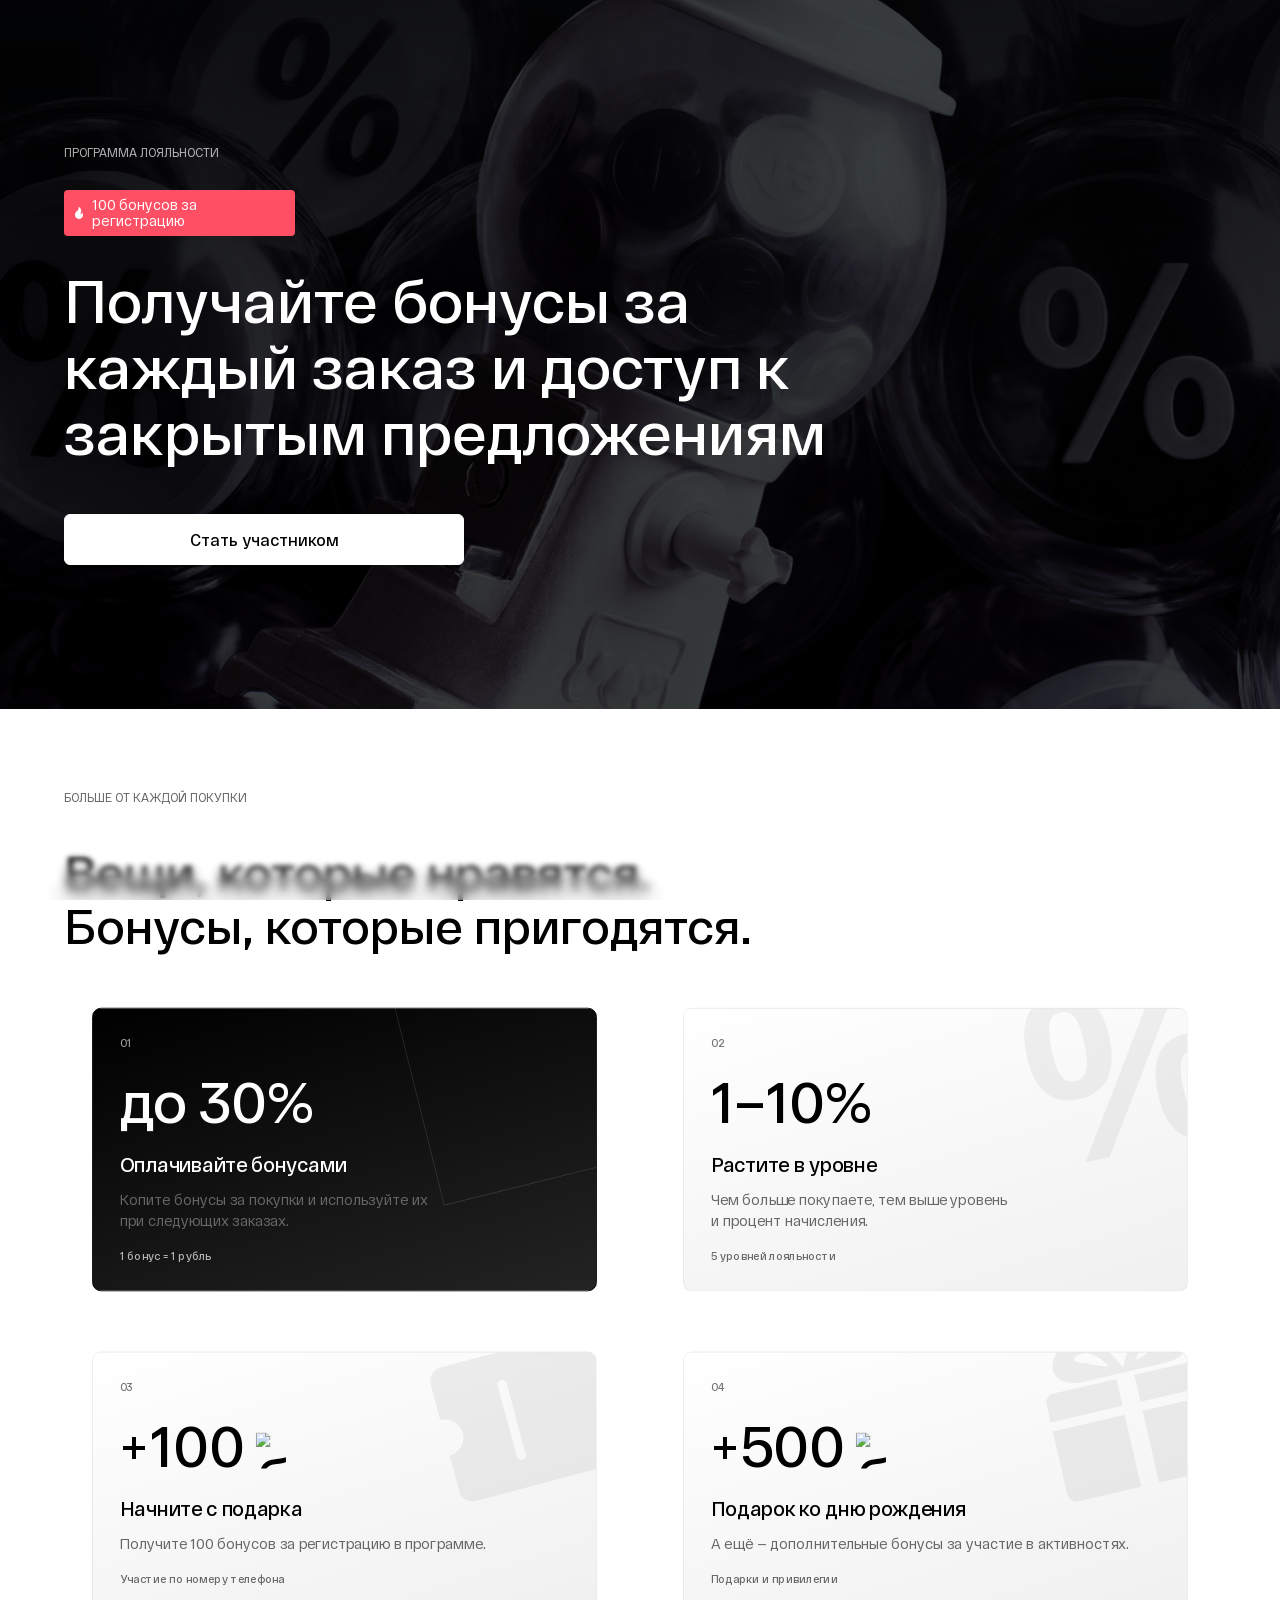
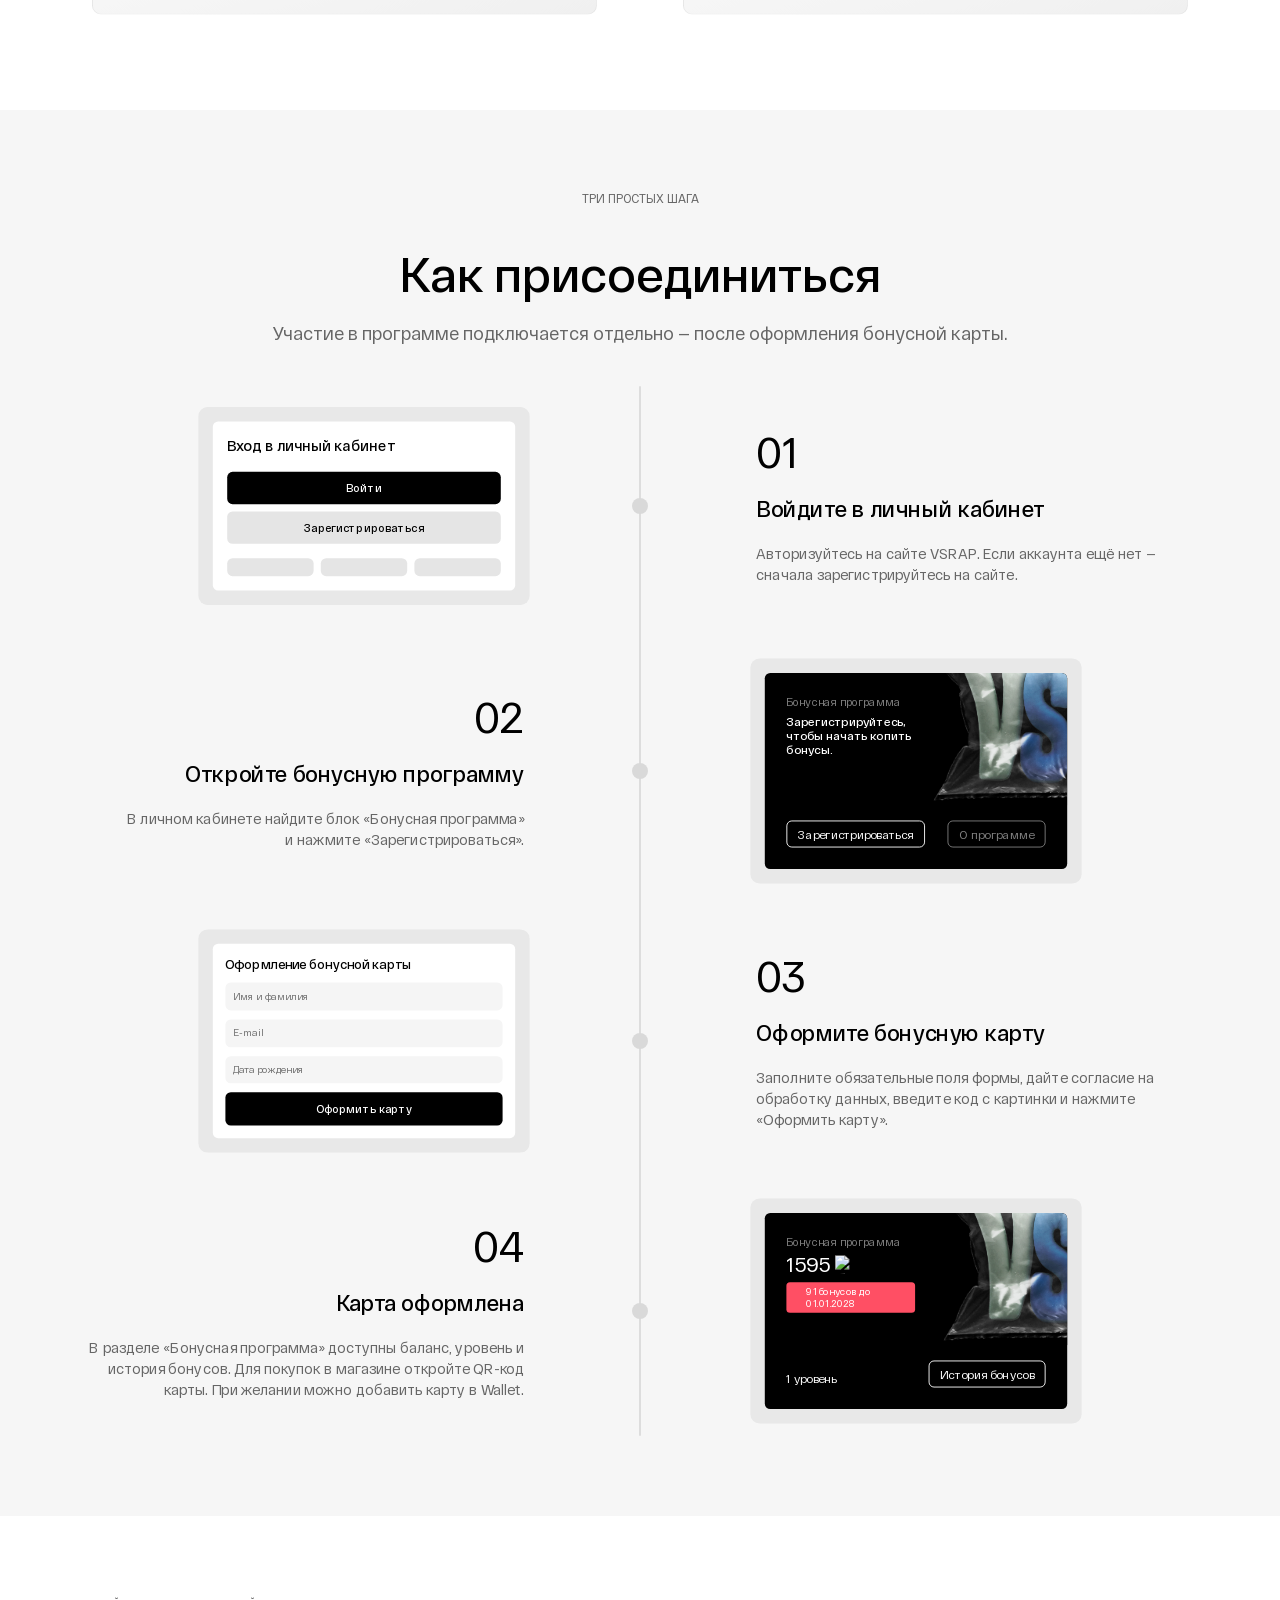
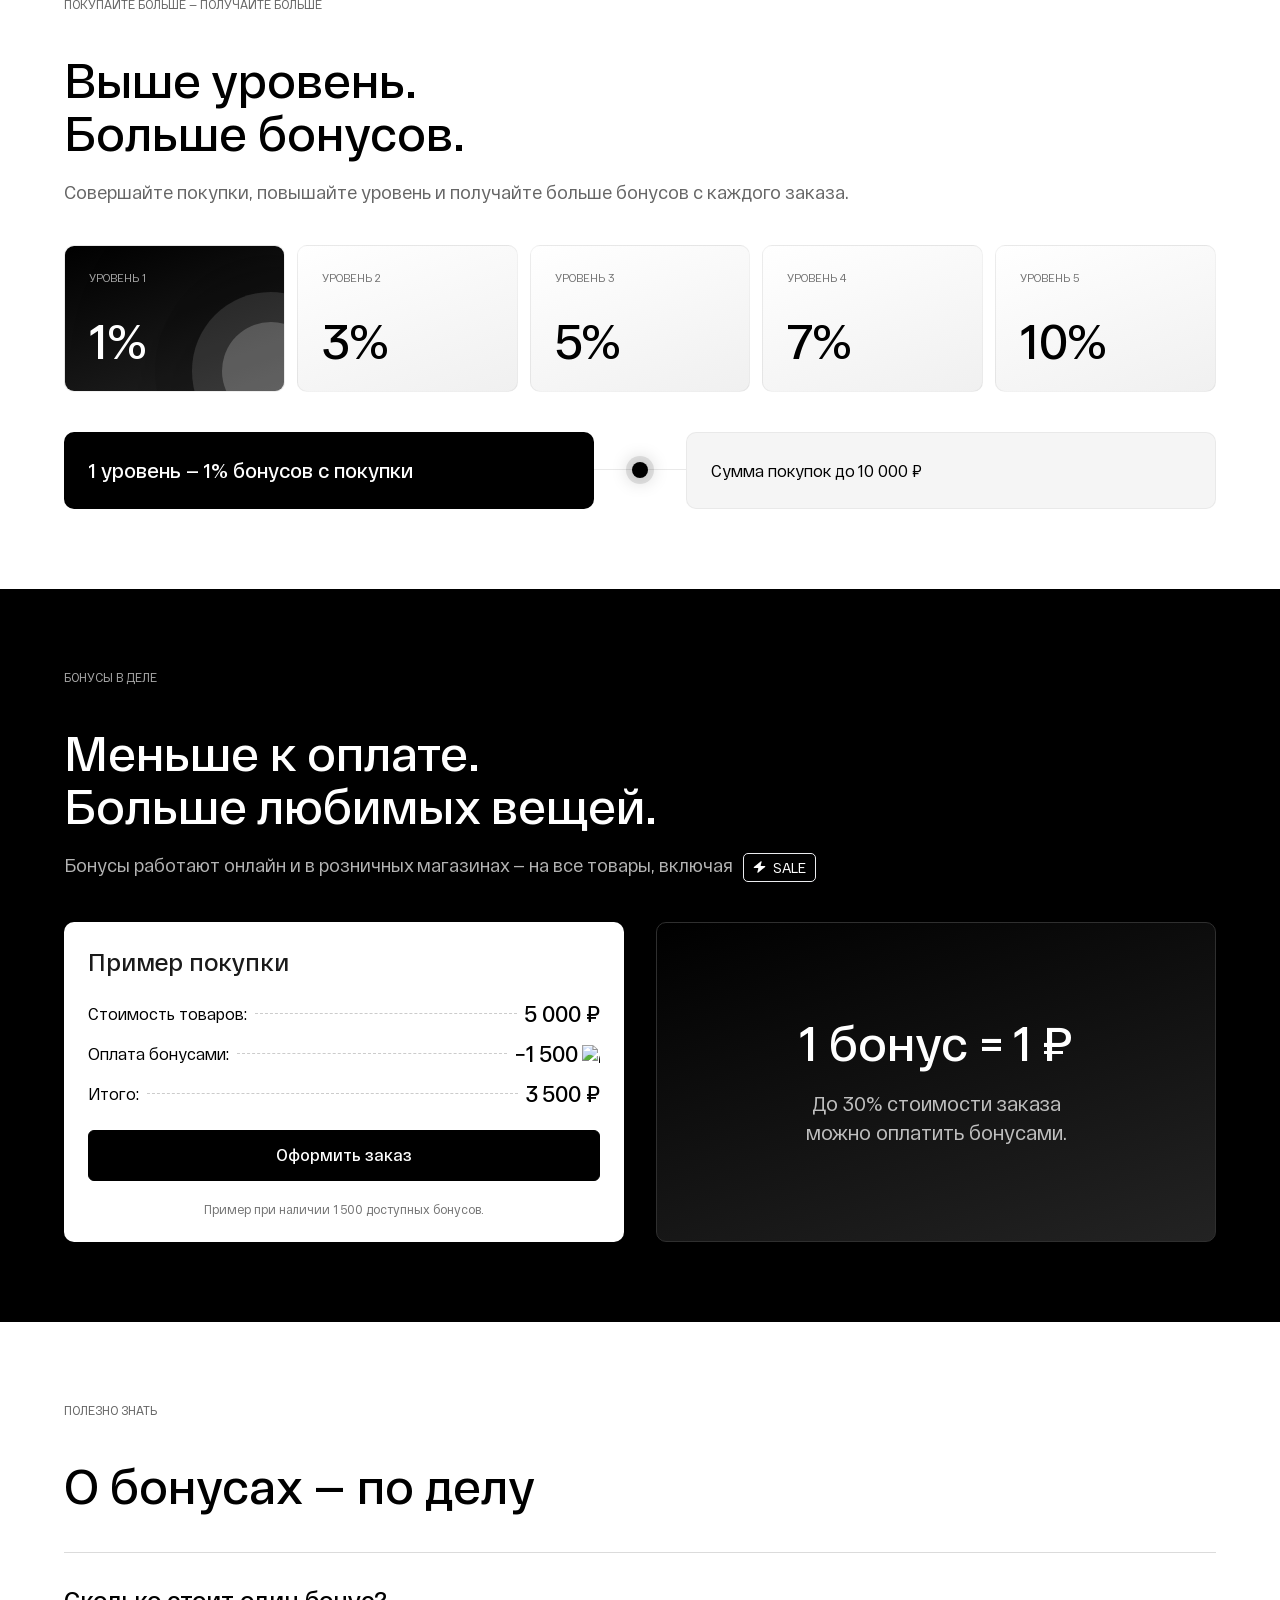
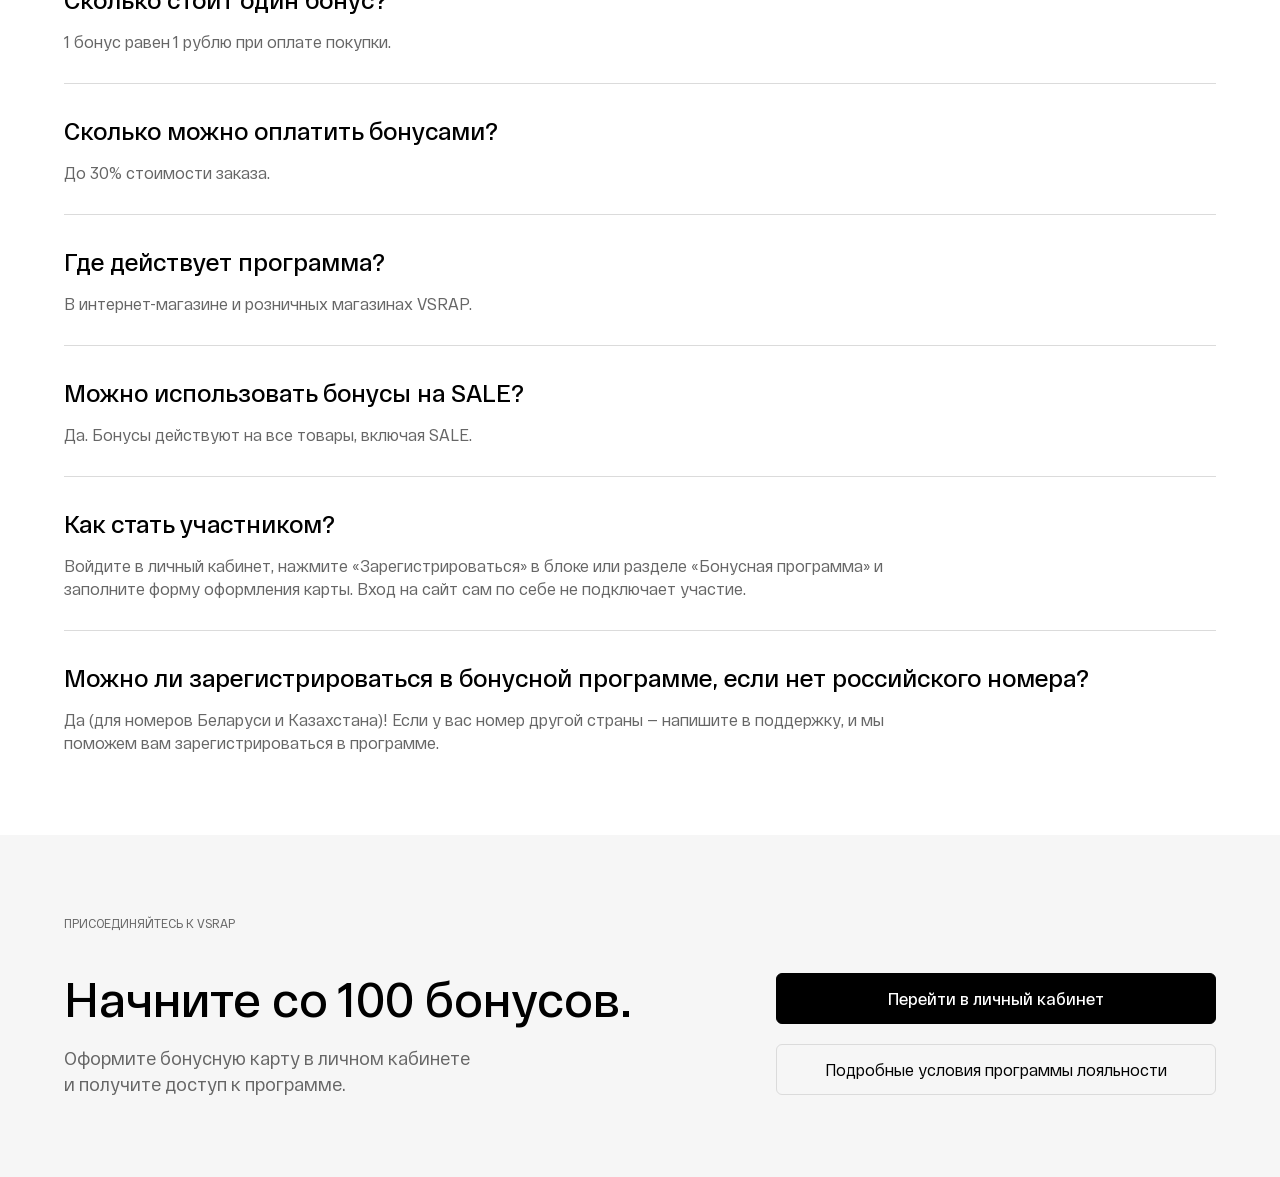
==== commit decb966b: "правки" ====
--- a/index.html
+++ b/index.html
@@ -18,7 +18,7 @@
       <p class="bonus-eyebrow">Программа лояльности</p>
       <span class="bonus-gift-badge"><span class="bonus-flame"><img src="assets/dffb9.svg" alt=""></span>100 бонусов за регистрацию</span>
       <h1 id="bonus-title">Получайте бонусы<span class="bonus-tablet-break"></span> за <br class="bonus-title-desktop-break">каждый заказ<span class="bonus-tablet-break"></span> и доступ к <br class="bonus-title-desktop-break">закрытым предложениям</h1>
-      <a class="bonus-button bonus-button--light bonus-hero__button" href="#join-steps">Стать участником</a>
+      <a class="bonus-button bonus-button--light bonus-hero__button" href="https://vsrap.shop/personal/">Стать участником</a>
     </div>
   </section>
 
@@ -30,7 +30,7 @@
       </div>
       <div class="bonus-benefits">
         <article class="bonus-benefit bonus-benefit--dark" data-reveal>
-          <img class="bonus-benefit__decoration bonus-benefit__decoration--coin" src="assets/9a57c.png" alt="" loading="lazy">
+          <img class="bonus-benefit__decoration bonus-benefit__decoration--coin" src="assets/bonus-coin.svg" alt="" loading="lazy">
           <span class="bonus-benefit__index">01</span>
           <p class="bonus-benefit__value">до 30%</p>
           <div><h3>Оплачивайте бонусами</h3><p class="bonus-benefit__description">Копите бонусы за покупки и используйте их<br class="bonus-desktop-break"> при следующих заказах.</p></div>
@@ -46,14 +46,14 @@
         <article class="bonus-benefit" data-reveal>
           <img class="bonus-benefit__decoration bonus-benefit__decoration--ticket" src="assets/9eafb.svg" alt="" loading="lazy">
           <span class="bonus-benefit__index">03</span>
-          <p class="bonus-benefit__value">+100 <img class="bonus-coin" src="assets/9a57c.png" alt="бонусов" loading="lazy" width="40" height="40"></p>
+          <p class="bonus-benefit__value">+100 <img class="bonus-coin" src="assets/bonus-coin.svg" alt="бонусов" loading="lazy" width="40" height="40"></p>
           <div><h3>Начните с подарка</h3><p class="bonus-benefit__description">Получите 100 бонусов за регистрацию в программе.</p></div>
           <p class="bonus-benefit__footnote">Участие по номеру телефона</p>
         </article>
         <article class="bonus-benefit" data-reveal>
           <img class="bonus-benefit__decoration bonus-benefit__decoration--gift" src="assets/d9adc.svg" alt="" loading="lazy">
           <span class="bonus-benefit__index">04</span>
-          <p class="bonus-benefit__value">+500 <img class="bonus-coin" src="assets/9a57c.png" alt="бонусов" loading="lazy" width="40" height="40"></p>
+          <p class="bonus-benefit__value">+500 <img class="bonus-coin" src="assets/bonus-coin.svg" alt="бонусов" loading="lazy" width="40" height="40"></p>
           <div><h3>Подарок ко дню рождения</h3><p class="bonus-benefit__description">А ещё — дополнительные бонусы за участие в активностях.</p></div>
           <p class="bonus-benefit__footnote">Подарки и привилегии</p>
         </article>
@@ -76,7 +76,7 @@
               <div class="bonus-preview__paper">
                 <p class="bonus-preview__title">Вход в личный кабинет</p>
                 <div class="bonus-preview__login-buttons"><span class="bonus-preview__button">Войти</span><span class="bonus-preview__button bonus-preview__button--gray">Зарегистрироваться</span></div>
-                <div class="bonus-preview__socials" aria-hidden="true"><span><picture><source media="(max-width: 390px)" srcset="assets/d7fc3.svg"><img src="assets/35df6.svg" alt=""></picture></span><span><picture><source media="(max-width: 390px)" srcset="assets/56ff0.svg"><img src="assets/29068.svg" alt=""></picture></span><span><picture><source media="(max-width: 390px)" srcset="assets/07feb.svg"><img src="assets/7ccd0.svg" alt=""></picture></span></div>
+                <div class="bonus-preview__socials" aria-hidden="true"><span><picture><source media="(max-width: 767.98px)" srcset="assets/d7fc3.svg"><img src="assets/35df6.svg" alt=""></picture></span><span><picture><source media="(max-width: 767.98px)" srcset="assets/56ff0.svg"><img src="assets/29068.svg" alt=""></picture></span><span><picture><source media="(max-width: 767.98px)" srcset="assets/07feb.svg"><img src="assets/7ccd0.svg" alt=""></picture></span></div>
               </div>
             </div>
           </div>
@@ -109,7 +109,7 @@
             <div class="bonus-preview" role="img" aria-label="Пример оформленной карты: баланс 1595 бонусов, первый уровень и история бонусов">
               <div class="bonus-preview__card bonus-preview__card--issued">
                 <div class="bonus-preview__bag"><img src="assets/0b8ff.png" alt="" loading="lazy"></div>
-                <div class="bonus-preview__card-content"><div><p class="bonus-preview__caption">Бонусная программа</p><p class="bonus-preview__balance">1595 <span class="bonus-preview__coin" aria-hidden="true"><picture><source media="(max-width: 390px)" srcset="assets/a150a.svg"><img src="assets/2415b.svg" alt=""></picture><picture><source media="(max-width: 390px)" srcset="assets/0e64d.svg"><img src="assets/af93b.svg" alt=""></picture></span></p><span class="bonus-gift-badge bonus-gift-badge--small"><span class="bonus-flame"><picture><source media="(max-width: 390px)" srcset="assets/22d54.svg"><img src="assets/dffb9.svg" alt=""></picture></span>91 бонусов до 01.01.2028</span></div><div class="bonus-preview__card-bottom"><span>1 уровень</span><span class="bonus-preview__outline">История бонусов</span></div></div>
+                <div class="bonus-preview__card-content"><div><p class="bonus-preview__caption">Бонусная программа</p><p class="bonus-preview__balance">1595 <img class="bonus-preview__coin" src="assets/bonus-coin.svg" width="20" height="20" alt="бонусов"></p><span class="bonus-gift-badge bonus-gift-badge--small"><span class="bonus-flame"><picture><source media="(max-width: 767.98px)" srcset="assets/22d54.svg"><img src="assets/dffb9.svg" alt=""></picture></span>91 бонусов до 01.01.2028</span></div><div class="bonus-preview__card-bottom"><span>1 уровень</span><span class="bonus-preview__outline">История бонусов</span></div></div>
               </div>
             </div>
           </div>
@@ -124,22 +124,22 @@
       <div class="bonus-section__heading" data-reveal><p class="bonus-eyebrow">Покупайте больше — получайте больше</p><h2 id="levels-title">Выше уровень.<br>Больше бонусов.</h2><p class="bonus-section__description">Совершайте покупки, повышайте уровень и получайте больше бонусов с каждого заказа.</p></div>
       <div class="bonus-levels" data-reveal>
         <div class="bonus-levels__list" role="group" aria-label="Уровни бонусной программы">
-          <button class="bonus-level" type="button" aria-pressed="false" aria-controls="level-details" data-level="1" data-rate="1" data-range="Сумма покупок до 10 000 ₽"><span class="bonus-level__label">Уровень 1</span><span class="bonus-level__rate">1%</span><span class="bonus-level__art" aria-hidden="true"></span></button>
+          <button class="bonus-level is-active" type="button" aria-pressed="true" aria-controls="level-details" data-level="1" data-rate="1" data-range="Сумма покупок до 10 000 ₽"><span class="bonus-level__label">Уровень 1</span><span class="bonus-level__rate">1%</span><span class="bonus-level__art" aria-hidden="true"></span></button>
           <button class="bonus-level" type="button" aria-pressed="false" aria-controls="level-details" data-level="2" data-rate="3" data-range="Сумма покупок от 10 001 до 25 000 ₽"><span class="bonus-level__label">Уровень 2</span><span class="bonus-level__rate">3%</span><span class="bonus-level__art" aria-hidden="true"></span></button>
-          <button class="bonus-level is-active" type="button" aria-pressed="true" aria-controls="level-details" data-level="3" data-rate="5" data-range="Сумма покупок от 25 001 до 50 000 ₽"><span class="bonus-level__label">Уровень 3</span><span class="bonus-level__rate">5%</span><span class="bonus-level__art" aria-hidden="true"></span></button>
+          <button class="bonus-level" type="button" aria-pressed="false" aria-controls="level-details" data-level="3" data-rate="5" data-range="Сумма покупок от 25 001 до 50 000 ₽"><span class="bonus-level__label">Уровень 3</span><span class="bonus-level__rate">5%</span><span class="bonus-level__art" aria-hidden="true"></span></button>
           <button class="bonus-level" type="button" aria-pressed="false" aria-controls="level-details" data-level="4" data-rate="7" data-range="Сумма покупок от 50 001 до 100 000 ₽"><span class="bonus-level__label">Уровень 4</span><span class="bonus-level__rate">7%</span><span class="bonus-level__art" aria-hidden="true"></span></button>
           <button class="bonus-level" type="button" aria-pressed="false" aria-controls="level-details" data-level="5" data-rate="10" data-range="Сумма покупок более 100 000 ₽"><span class="bonus-level__label">Уровень 5</span><span class="bonus-level__rate">10%</span><span class="bonus-level__art" aria-hidden="true"></span></button>
         </div>
-        <div class="bonus-levels__details" id="level-details" aria-live="polite" aria-atomic="true"><p class="bonus-levels__reward">3 уровень — 5% бонусов с покупки</p><span class="bonus-levels__connector" aria-hidden="true"></span><p class="bonus-levels__range">Сумма покупок от 25 001 до 50 000 ₽</p></div>
+        <div class="bonus-levels__details" id="level-details" aria-live="polite" aria-atomic="true"><p class="bonus-levels__reward">1 уровень — 1% бонусов с покупки</p><span class="bonus-levels__connector" aria-hidden="true"></span><p class="bonus-levels__range">Сумма покупок до 10 000 ₽</p></div>
       </div>
     </div>
   </section>
 
   <section class="bonus-section bonus-section--dark" aria-labelledby="spend-title">
     <div class="bonus-container">
-      <div class="bonus-section__heading" data-reveal><p class="bonus-eyebrow">Бонусы в деле</p><h2 id="spend-title">Меньше к оплате.<br>Больше любимых вещей.</h2><p class="bonus-section__description">Бонусы работают онлайн и в розничных магазинах <br class="bonus-tablet-only-break">— на все товары, включая <span class="bonus-sale"><img src="assets/2ddc2.svg" alt="">SALE</span></p></div>
+      <div class="bonus-section__heading" data-reveal><p class="bonus-eyebrow">Бонусы в деле</p><h2 id="spend-title">Меньше к оплате.<br>Больше любимых вещей.</h2><p class="bonus-section__description">Бонусы работают онлайн и в розничных магазинах <br class="bonus-tablet-only-break">— на все товары, включая <a class="bonus-sale" href="https://vsrap.shop/discount/"><img src="assets/2ddc2.svg" alt="">SALE</a></p></div>
       <div class="bonus-payment">
-        <div class="bonus-receipt" data-reveal><h3>Пример покупки</h3><dl><div><dt>Стоимость товаров:</dt><dd>5 000 ₽</dd></div><div><dt>Оплата бонусами:</dt><dd>−1 500 <img src="assets/9a57c.png" alt="бонусов" width="18" height="18" loading="lazy"></dd></div><div><dt>Итого:</dt><dd>3 500 ₽</dd></div></dl><a class="bonus-button" href="https://vsrap.shop/basket/">Оформить заказ</a><p class="bonus-receipt__note">Пример при наличии 1 500 доступных бонусов.</p></div>
+        <div class="bonus-receipt" data-reveal><h3>Пример покупки</h3><dl><div><dt>Стоимость товаров:</dt><dd>5 000 ₽</dd></div><div><dt>Оплата бонусами:</dt><dd>−1 500 <img src="assets/bonus-coin.svg" alt="бонусов" width="18" height="18" loading="lazy"></dd></div><div><dt>Итого:</dt><dd>3 500 ₽</dd></div></dl><span class="bonus-button">Оформить заказ</span><p class="bonus-receipt__note">Пример при наличии 1 500 доступных бонусов.</p></div>
         <div class="bonus-payment__rule" data-reveal><p>1 бонус = 1 ₽</p><span>До 30% стоимости заказа<br>можно оплатить бонусами.</span></div>
       </div>
     </div>
--- a/bonus_program_page.css
+++ b/bonus_program_page.css
@@ -89,7 +89,7 @@
 .bonus-hero__background.is-entering { animation: bonus-hero-zoom 1800ms cubic-bezier(.22, 1, .36, 1) both; }
 @keyframes bonus-hero-zoom {
   from { transform: scale(1); }
-  to { transform: scale(1.1); }
+  to { transform: scale(var(--bonus-hero-zoom, 1.1)); }
 }
 .bonus-hero::before { content: ""; position: absolute; inset: 0; background: rgb(0 0 0 / 75%); z-index: -1; }
 .bonus-hero__content { display: flex; flex-direction: column; align-items: flex-start; padding-block: 144px; }
@@ -116,7 +116,7 @@
 .bonus-benefit__decoration--ticket { top: -61px; right: -64px; transform: rotate(-15deg); }
 .bonus-benefit__decoration--gift { top: -81px; right: -64px; transform: rotate(-13deg); }
 .bonus-benefit__percent { position: absolute; top: -72px; right: -55px; color: rgb(0 0 0 / 5%); font: 700 272px/1 Arial, sans-serif; letter-spacing: -6.8px; transform: rotate(-12deg); }
-.bonus-coin { flex-shrink: 0; }
+.bonus-coin { flex-shrink: 0; align-self: center; object-fit: contain; margin-top: 12px; }
 
 .bonus-steps { position: relative; list-style: none; padding: 0; --bonus-line-progress: 0px; }
 .bonus-steps::before, .bonus-steps::after { content: ""; position: absolute; top: 0; left: calc(50% - 1px); width: 2px; border-radius: 10px; pointer-events: none; }
@@ -170,10 +170,22 @@
 .bonus-preview__card-bottom { display: flex; align-items: end; justify-content: space-between; gap: 8px; font-size: 13px; }
 .bonus-preview__outline { padding: 7px 12px; border: 1px solid #fff; border-radius: 6px; font-size: 13px; line-height: 14px; white-space: nowrap; }
 .bonus-preview__outline--muted { opacity: .5; }
+.bonus-preview__button,
+.bonus-preview__outline,
+.bonus-preview__socials > span {
+  transition: background-color 250ms ease, color 250ms ease, opacity 250ms ease, transform 250ms ease;
+}
+@media (hover: hover) and (pointer: fine) {
+  .bonus-preview__button:hover,
+  .bonus-preview__outline:hover,
+  .bonus-preview__socials > span:hover { transform: scale(1.025); }
+  .bonus-preview__button:hover { background: #333; }
+  .bonus-preview__button--gray:hover,
+  .bonus-preview__socials > span:hover { background: #d2d2d2; }
+  .bonus-preview__outline:hover { background: #fff; color: #000; opacity: 1; }
+}
 .bonus-preview__balance { display: flex; align-items: center; gap: 5px; margin-top: 4px !important; font-size: 23px; line-height: 24px; }
-.bonus-preview__coin { position: relative; width: 20px; height: 20px; }
-.bonus-preview__coin > img:first-child, .bonus-preview__coin picture:first-child img { position: absolute; left: .53px; top: 0; }
-.bonus-preview__coin > img:last-child, .bonus-preview__coin picture:last-child img { position: absolute; left: 4.14px; top: 6.72px; }
+.bonus-preview__coin { width: 20px; height: 20px; flex-shrink: 0; align-self: center; object-fit: contain; }
 .bonus-gift-badge--small { margin-top: 8px; padding: 3px 8px 3px 6px; gap: 2px; font-size: 11px; line-height: 14px; }
 
 .bonus-levels__list { display: grid; grid-template-columns: repeat(5, minmax(0, 1fr)); gap: 12px; }
@@ -201,7 +213,7 @@
 .bonus-levels__connector::before { content: ""; position: absolute; left: -30px; top: 15px; width: 92px; height: 1px; background: #e9e9e9; }
 .bonus-levels__connector::after { content: ""; position: absolute; width: 16px; height: 16px; top: 8px; left: 8px; border-radius: 50%; background: #000; box-shadow: 0 0 0 6px rgb(0 0 0 / 10%), 0 0 18px 4px rgb(0 0 0 / 18%); }
 
-.bonus-sale { display: inline-flex; align-items: center; gap: 7px; padding: 3px 9px; border: 1px solid #ebecef; border-radius: 5px; margin-left: 6px; color: #fff; font-size: 14px; line-height: 1.3125rem; opacity: .75; vertical-align: middle; }
+.bonus-sale { display: inline-flex; align-items: center; gap: 7px; padding: 3px 9px; border: 1px solid #ebecef; border-radius: 5px; margin-left: 6px; color: #fff; font-size: 14px; line-height: 1.3125rem; opacity: 1; vertical-align: middle; text-decoration: none; transition: background-color 250ms ease, color 250ms ease; }
 .bonus-payment { display: grid; grid-template-columns: repeat(2, minmax(0, 1fr)); gap: 32px; }
 .bonus-receipt { display: flex; flex-direction: column; gap: 20px; padding: 24px; border-radius: 10px; background: #fff; color: #000; }
 .bonus-receipt h3 { line-height: 1.35; color: #1a1a1a; }
@@ -210,7 +222,7 @@
 .bonus-receipt dl > div::before { content: ""; order: 1; flex: 1; min-width: 5px; border-top: 1px dashed #ccc; }
 .bonus-receipt dd { display: flex; align-items: center; gap: 4px; order: 2; font-size: 22px; font-weight: 600; white-space: nowrap; }
 .bonus-receipt__note { color: #737373; text-align: center; font-size: 12px; }
-.bonus-payment__rule { display: flex; flex-direction: column; align-items: center; justify-content: center; gap: 20px; padding: 32px 20px; border: 1px solid rgb(241 241 241 / 10%); border-radius: 10px; background: linear-gradient(163deg, #000, #232323); text-align: center; }
+.bonus-payment__rule { display: flex; flex-direction: column; align-items: center; justify-content: center; gap: 20px; padding: 32px 20px; border: 1px solid #2f2f2f; border-radius: 10px; background: linear-gradient(163deg, #000, #232323); text-align: center; }
 .bonus-payment__rule p { font-size: 48px; line-height: 1.1; font-weight: 600; }
 .bonus-payment__rule span { font-size: 20px; color: #bfbfbf; }
 .bonus-faq { display: grid; gap: 30px; }
@@ -240,7 +252,8 @@
 .bonus-tablet-only-break { display: none; }
 
 /* Tablet design: Figma 181:2, 768 px canvas. */
-@media (max-width: 768px) {
+@media (max-width: 1024px) {
+  .bonus-mobile-omit { display: none; }
   .bonus-container { width: calc(100% - 64px); }
   .bonus-page h1 { font-size: clamp(32px, 6.51vw, 50px); }
   .bonus-page h2 { font-size: clamp(28px, 5.73vw, 44px); }
@@ -281,20 +294,7 @@
   .bonus-join .bonus-desktop-break { display: initial; }
 }
 
-@media (min-width: 391px) and (max-width: 600px) {
-  .bonus-benefits { gap: 16px; }
-  .bonus-benefit .bonus-coin { width: 24px; height: 24px; }
-  .bonus-levels__list { gap: 8px; }
-  .bonus-level { padding-inline: 6px; }
-  .bonus-level__rate { font-size: clamp(20px, 5.2vw, 31px); }
-  .bonus-preview__card { padding: 16px; }
-  .bonus-preview__card-bottom { flex-wrap: wrap; }
-  .bonus-preview__outline { padding-inline: 6px; font-size: 10px; }
-  .bonus-preview__bag, .bonus-preview__card--issued .bonus-preview__bag { left: auto; right: -18px; }
-}
-
-/* Mobile design: Figma 181:135. */
-@media (max-width: 390px) {
+@media (max-width: 767.98px) {
   .bonus-tablet-break { display: block; }
   .bonus-tablet-only-break, .bonus-join .bonus-desktop-break { display: none; }
   .bonus-edge-blur { height: 110px; }
@@ -309,7 +309,7 @@
   .bonus-section__description { margin-top: 16px !important; font-size: 18px; }
   .bonus-hero__content { padding-block: 64px; }
   .bonus-hero .bonus-gift-badge { margin-block: 20px; }
-  .bonus-hero__background { width: 495px; height: 458px; right: 0; bottom: -3px; object-position: 31.35% center; }
+  .bonus-hero__background { width: max(100%, 495px); height: max(100%, 458px); right: 0; bottom: -3px; object-position: 31.35% center; }
   .bonus-hero__button { width: 100%; margin-top: 50px; }
   .bonus-section[aria-labelledby="benefits-title"] .bonus-section__heading,
   .bonus-section[aria-labelledby="spend-title"] .bonus-section__heading { margin-bottom: 40px; }
@@ -345,9 +345,6 @@
   .bonus-preview__outline { padding: 5.896px 10.109px; font-size: 10.951px; line-height: 11.793px; border-width: .842px; border-radius: 5.054px; }
   .bonus-preview__balance { gap: 4.212px; margin-top: 3.37px !important; font-size: 19.375px; line-height: 20.217px; }
   .bonus-preview__coin { width: 16.848px; height: 16.848px; }
-  .bonus-preview__coin img { width: auto; height: auto; }
-  .bonus-preview__coin picture:first-child img { left: .445px; top: 0; position: absolute; }
-  .bonus-preview__coin picture:last-child img { left: 3.487px; top: 5.66px; position: absolute; }
   .bonus-gift-badge--small { margin-top: 6.739px; padding: 2.527px 6.739px 2.527px 5.054px; gap: 1.685px; font-size: 9.266px; line-height: 11.793px; border-radius: 3.37px; }
   .bonus-gift-badge--small .bonus-flame { flex-basis: 11.793px; height: 11.793px; }
   .bonus-levels__list { grid-template-columns: 1fr; gap: 12px; }
@@ -372,7 +369,6 @@
   .bonus-join__eyebrow { margin-bottom: 20px !important; }
   .bonus-button { font-size: 16px; }
   .bonus-join__actions .bonus-button { padding-inline: 16px; }
-  .bonus-mobile-omit { display: none; }
 }
 @media (max-width: 359px) {
   .bonus-page h1 { font-size: 29px; }
@@ -401,3 +397,8 @@
   .bonus-section { padding-block: 30px; }
   .bonus-benefit, .bonus-step, .bonus-faq article { break-inside: avoid; }
 }
+
+.bonus-page .bonus-sale { color: #fff; }
+.bonus-page .bonus-sale:hover, .bonus-page .bonus-sale:focus-visible { background: #fff; color: #000; }
+.bonus-sale img { transition: filter 250ms ease; }
+.bonus-sale:hover img, .bonus-sale:focus-visible img { filter: brightness(0); }
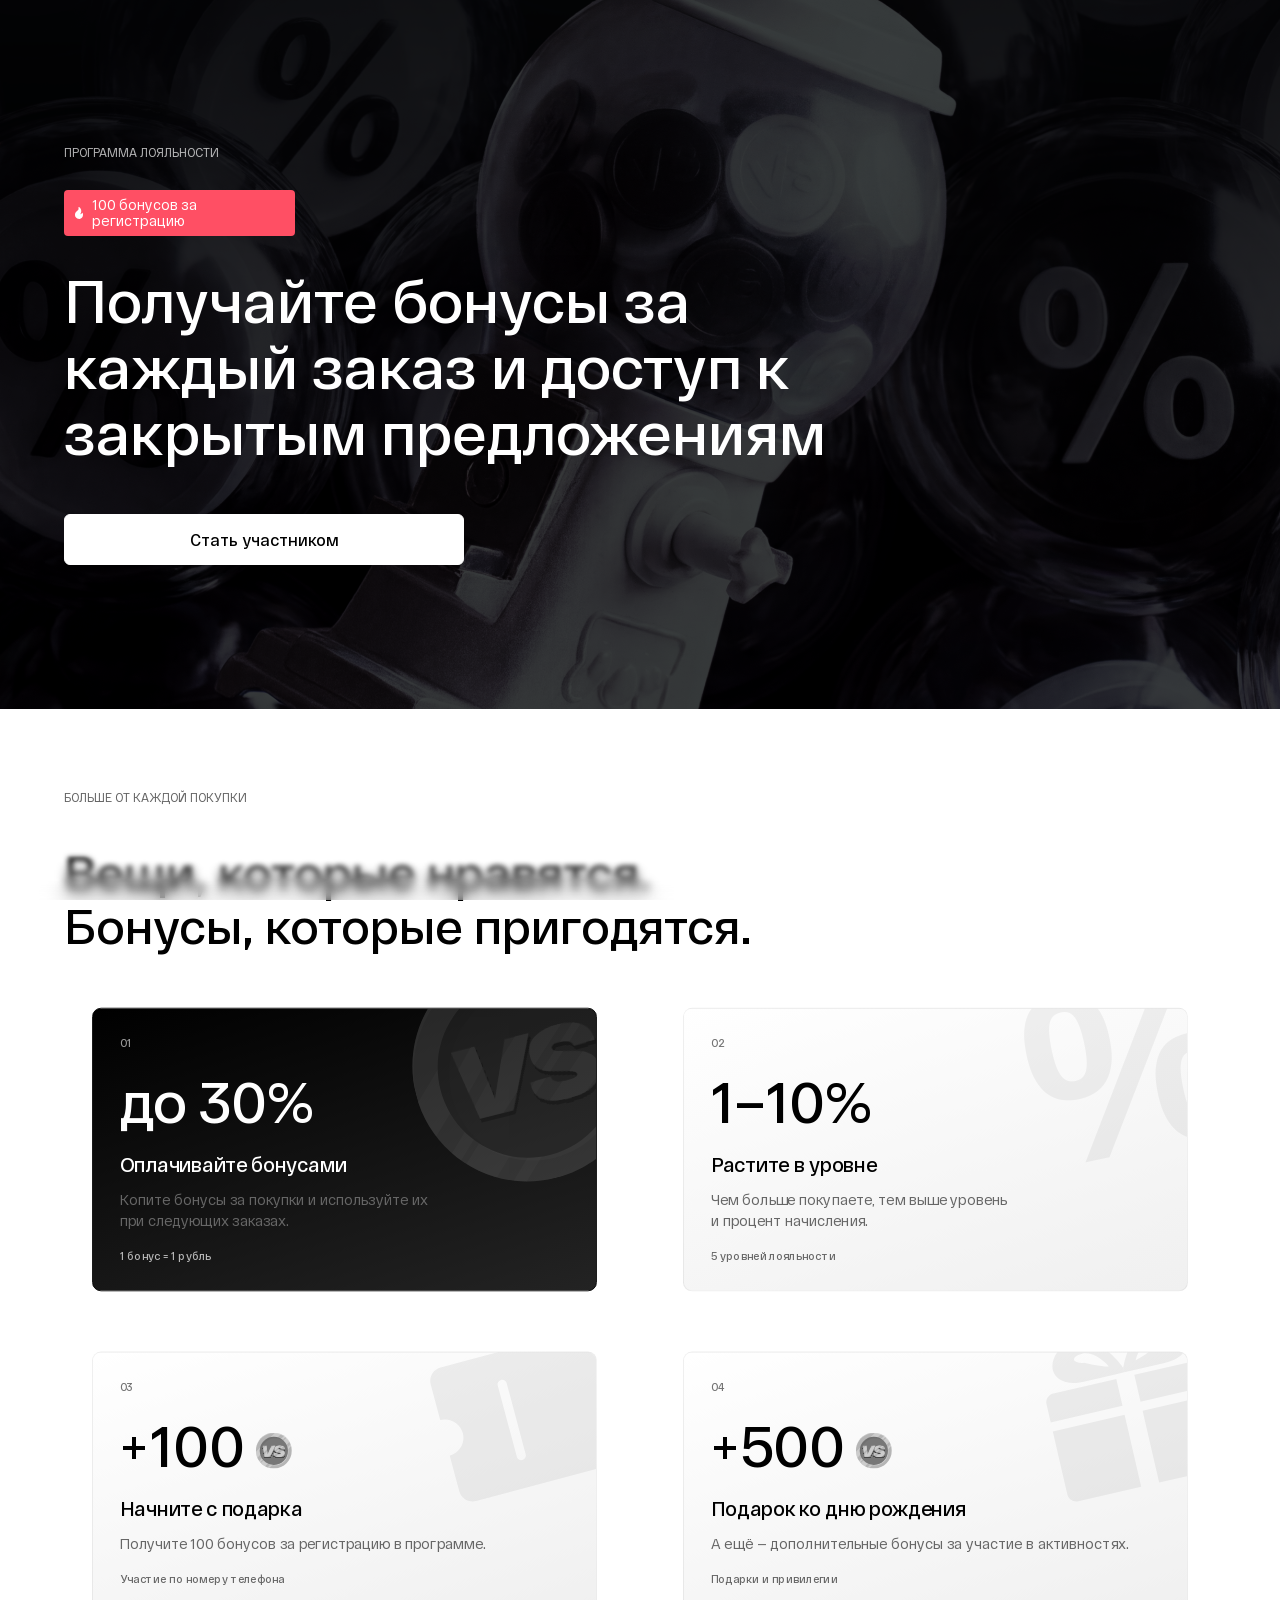
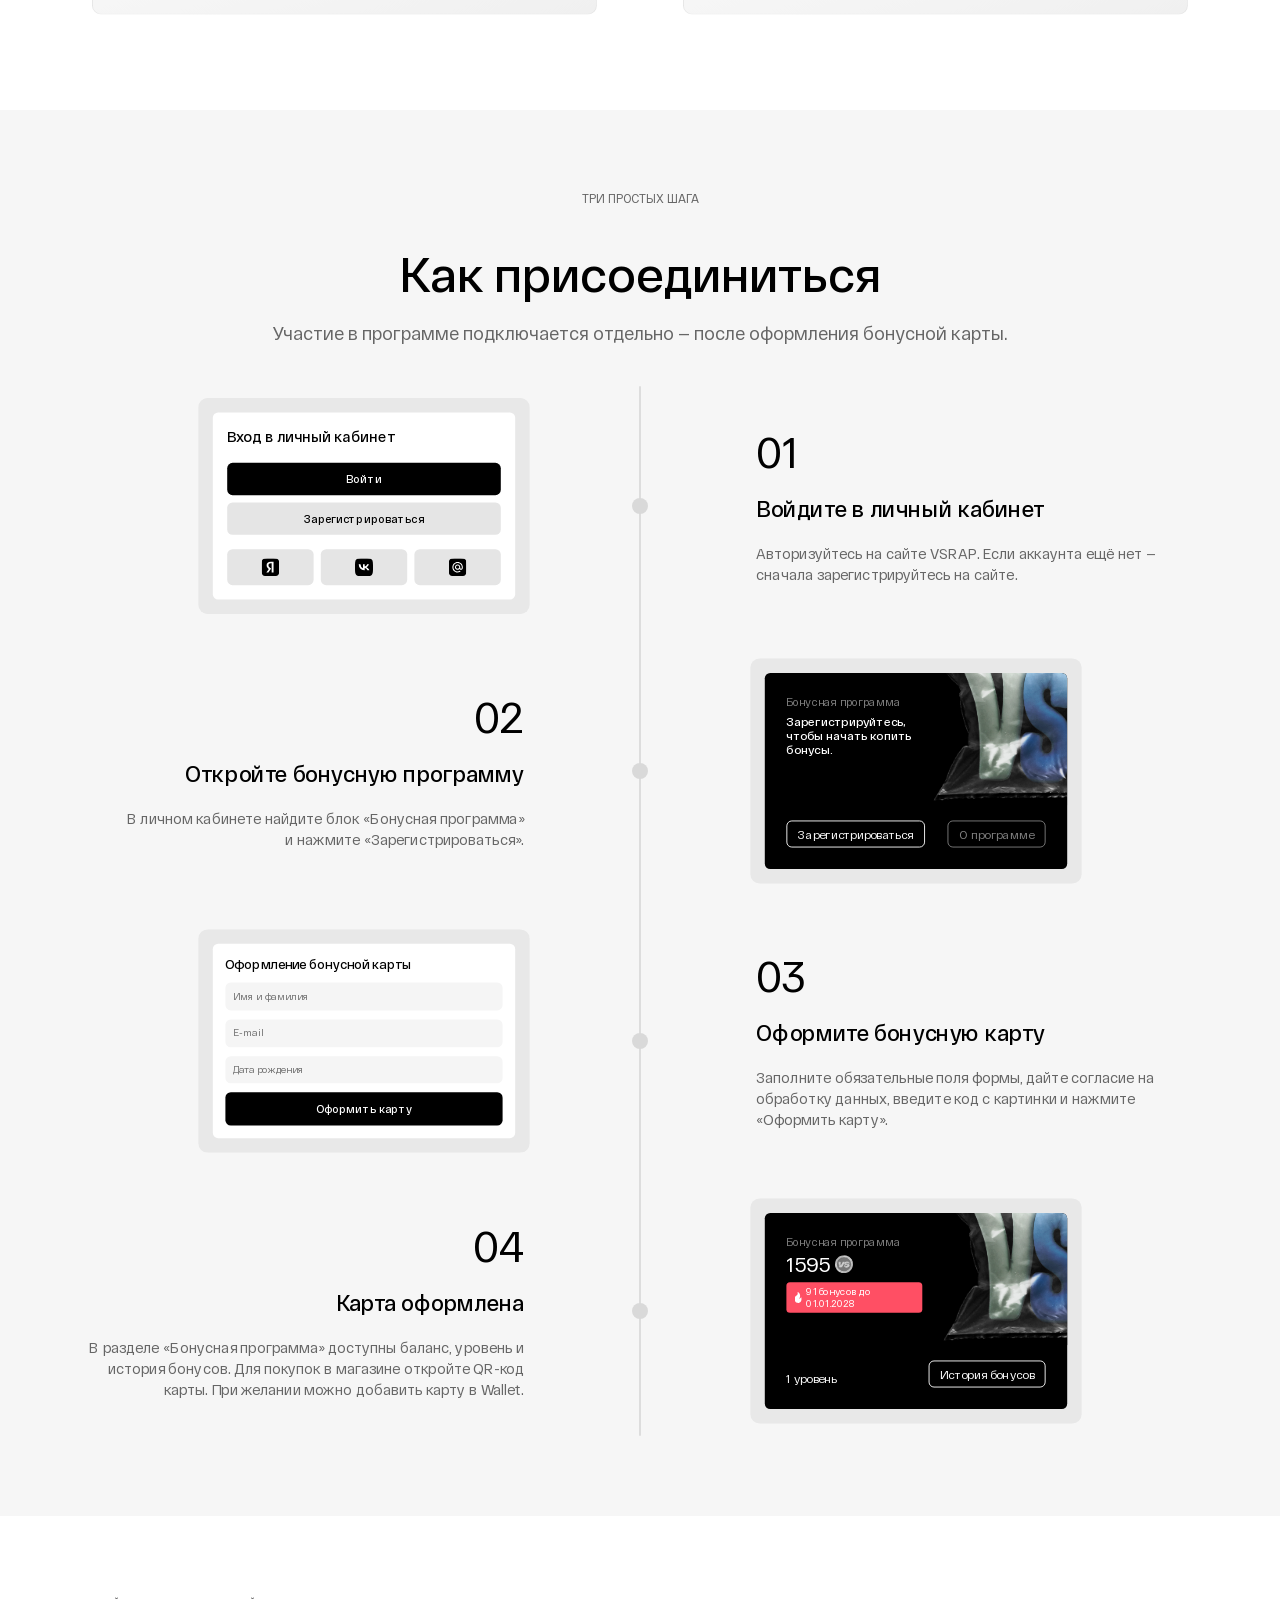
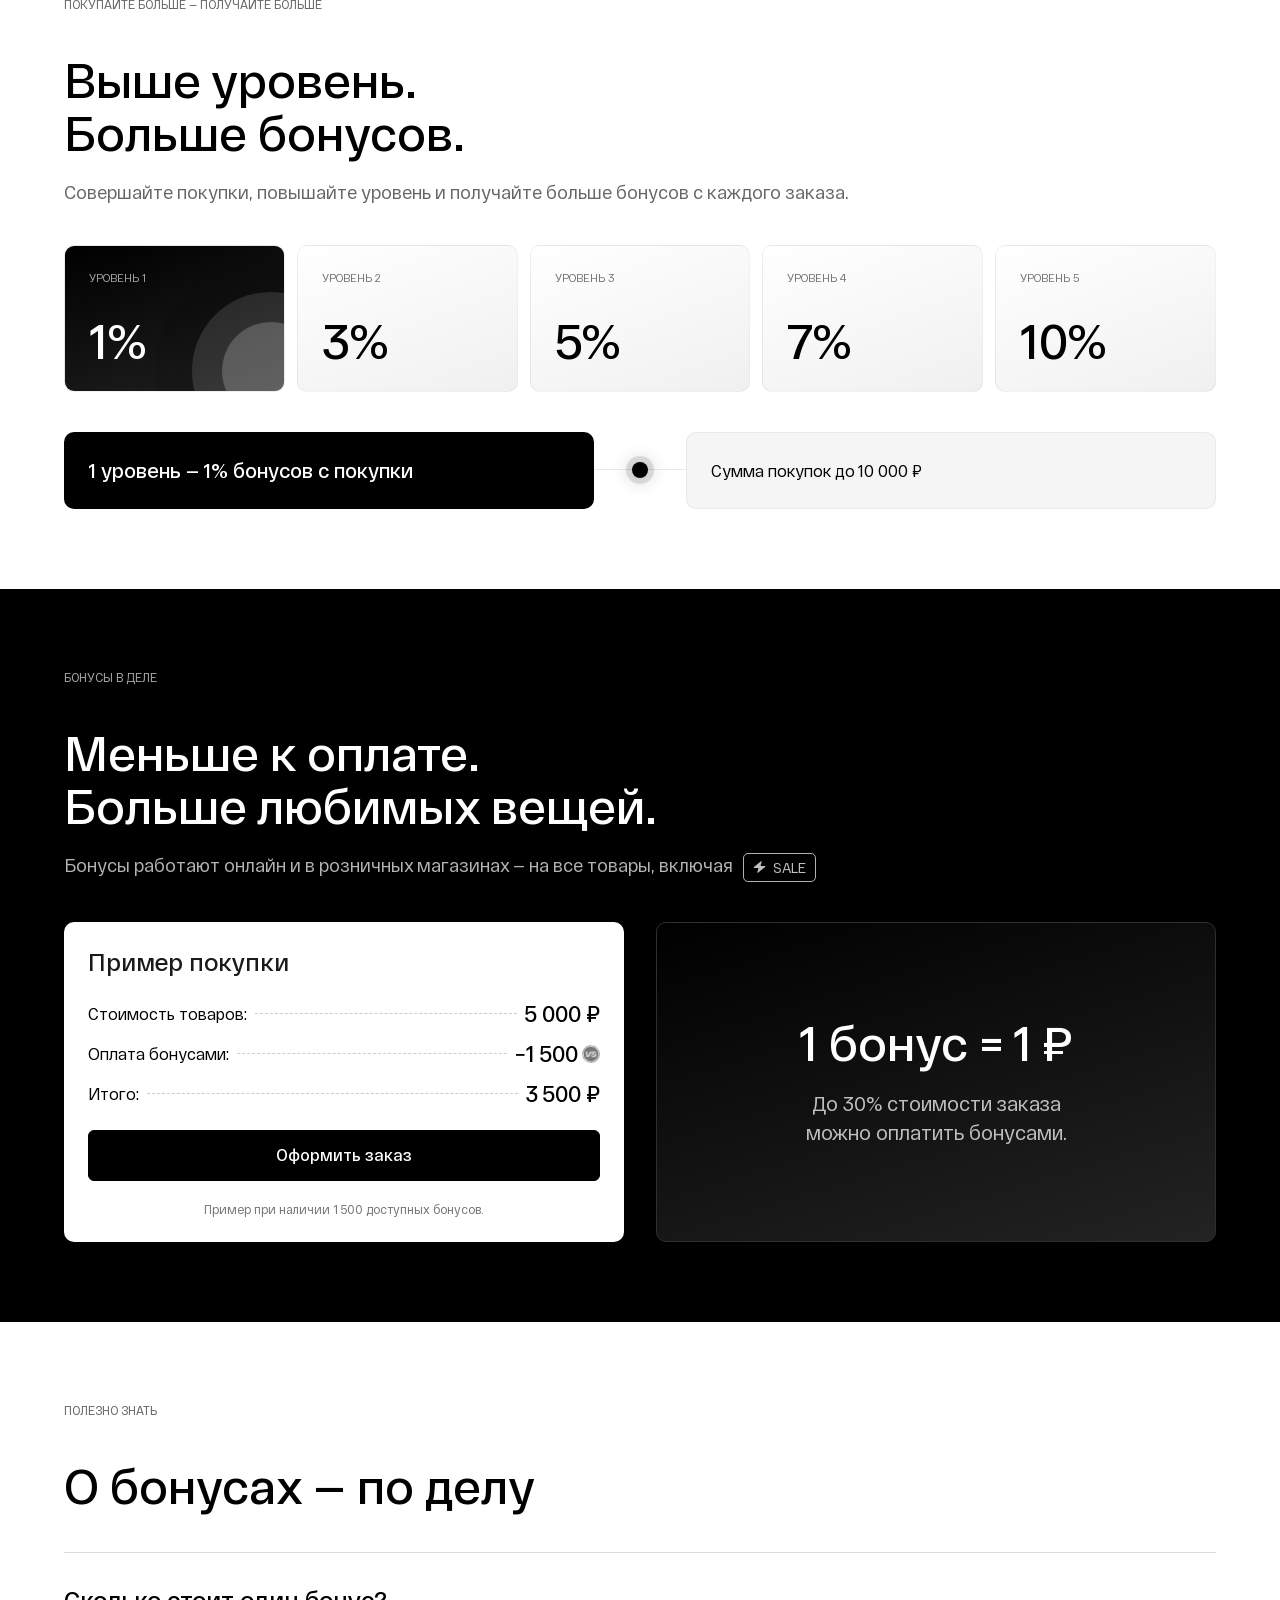
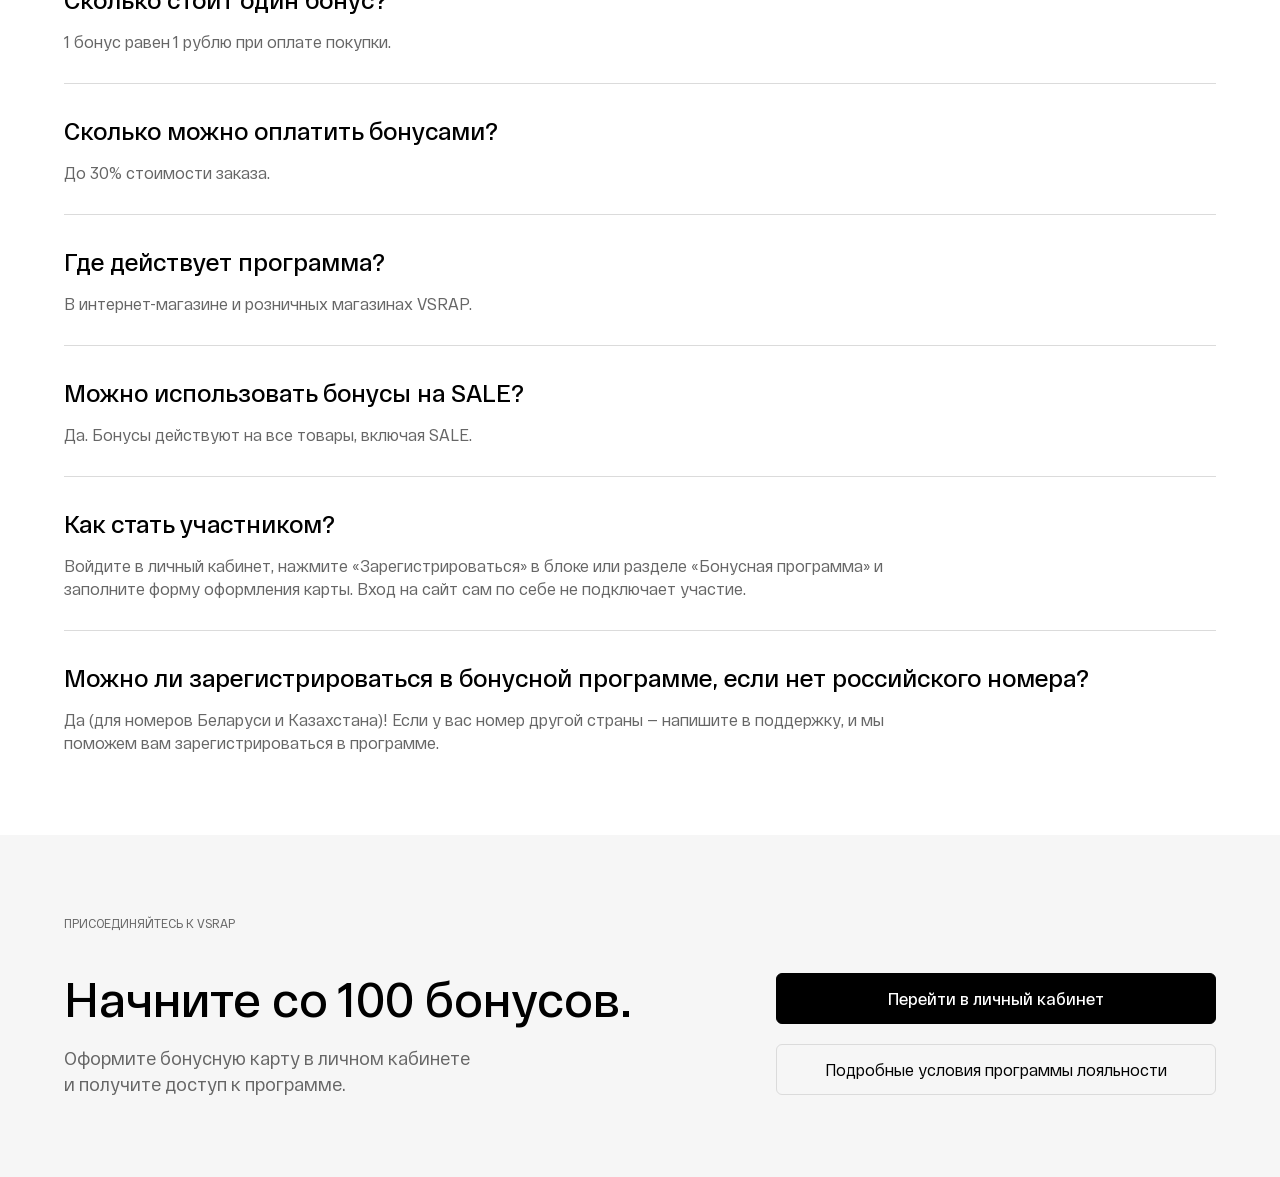
==== commit 3b6b5996: "правки" ====
--- a/index.html
+++ b/index.html
@@ -137,7 +137,7 @@
 
   <section class="bonus-section bonus-section--dark" aria-labelledby="spend-title">
     <div class="bonus-container">
-      <div class="bonus-section__heading" data-reveal><p class="bonus-eyebrow">Бонусы в деле</p><h2 id="spend-title">Меньше к оплате.<br>Больше любимых вещей.</h2><p class="bonus-section__description">Бонусы работают онлайн и в розничных магазинах <br class="bonus-tablet-only-break">— на все товары, включая <a class="bonus-sale" href="https://vsrap.shop/discount/"><img src="assets/2ddc2.svg" alt="">SALE</a></p></div>
+      <div class="bonus-section__heading" data-reveal><p class="bonus-eyebrow">Бонусы в деле</p><h2 id="spend-title">Меньше к оплате.<br>Больше любимых вещей.</h2><p class="bonus-section__description">Бонусы работают онлайн и в розничных магазинах <br class="bonus-tablet-only-break">— на все товары, включая <a class="bonus-sale" href="https://vsrap.shop/discount/" target="_blank" rel="noopener noreferrer"><img src="assets/2ddc2.svg" alt="">SALE</a></p></div>
       <div class="bonus-payment">
         <div class="bonus-receipt" data-reveal><h3>Пример покупки</h3><dl><div><dt>Стоимость товаров:</dt><dd>5 000 ₽</dd></div><div><dt>Оплата бонусами:</dt><dd>−1 500 <img src="assets/bonus-coin.svg" alt="бонусов" width="18" height="18" loading="lazy"></dd></div><div><dt>Итого:</dt><dd>3 500 ₽</dd></div></dl><span class="bonus-button">Оформить заказ</span><p class="bonus-receipt__note">Пример при наличии 1 500 доступных бонусов.</p></div>
         <div class="bonus-payment__rule" data-reveal><p>1 бонус = 1 ₽</p><span>До 30% стоимости заказа<br>можно оплатить бонусами.</span></div>
--- a/bonus_program_page.css
+++ b/bonus_program_page.css
@@ -213,7 +213,7 @@
 .bonus-levels__connector::before { content: ""; position: absolute; left: -30px; top: 15px; width: 92px; height: 1px; background: #e9e9e9; }
 .bonus-levels__connector::after { content: ""; position: absolute; width: 16px; height: 16px; top: 8px; left: 8px; border-radius: 50%; background: #000; box-shadow: 0 0 0 6px rgb(0 0 0 / 10%), 0 0 18px 4px rgb(0 0 0 / 18%); }
 
-.bonus-sale { display: inline-flex; align-items: center; gap: 7px; padding: 3px 9px; border: 1px solid #ebecef; border-radius: 5px; margin-left: 6px; color: #fff; font-size: 14px; line-height: 1.3125rem; opacity: 1; vertical-align: middle; text-decoration: none; transition: background-color 250ms ease, color 250ms ease; }
+.bonus-sale { display: inline-flex; align-items: center; gap: 7px; padding: 3px 9px; border: 1px solid #ebecef; border-radius: 5px; margin-left: 6px; color: #fff; font-size: 14px; line-height: 1.3125rem; opacity: .75; vertical-align: middle; text-decoration: none; transition: background-color 250ms ease, color 250ms ease, opacity 250ms ease; }
 .bonus-payment { display: grid; grid-template-columns: repeat(2, minmax(0, 1fr)); gap: 32px; }
 .bonus-receipt { display: flex; flex-direction: column; gap: 20px; padding: 24px; border-radius: 10px; background: #fff; color: #000; }
 .bonus-receipt h3 { line-height: 1.35; color: #1a1a1a; }
@@ -399,6 +399,6 @@
 }
 
 .bonus-page .bonus-sale { color: #fff; }
-.bonus-page .bonus-sale:hover, .bonus-page .bonus-sale:focus-visible { background: #fff; color: #000; }
+.bonus-page .bonus-sale:hover, .bonus-page .bonus-sale:focus-visible { background: #fff; color: #000; opacity: 1; }
 .bonus-sale img { transition: filter 250ms ease; }
 .bonus-sale:hover img, .bonus-sale:focus-visible img { filter: brightness(0); }
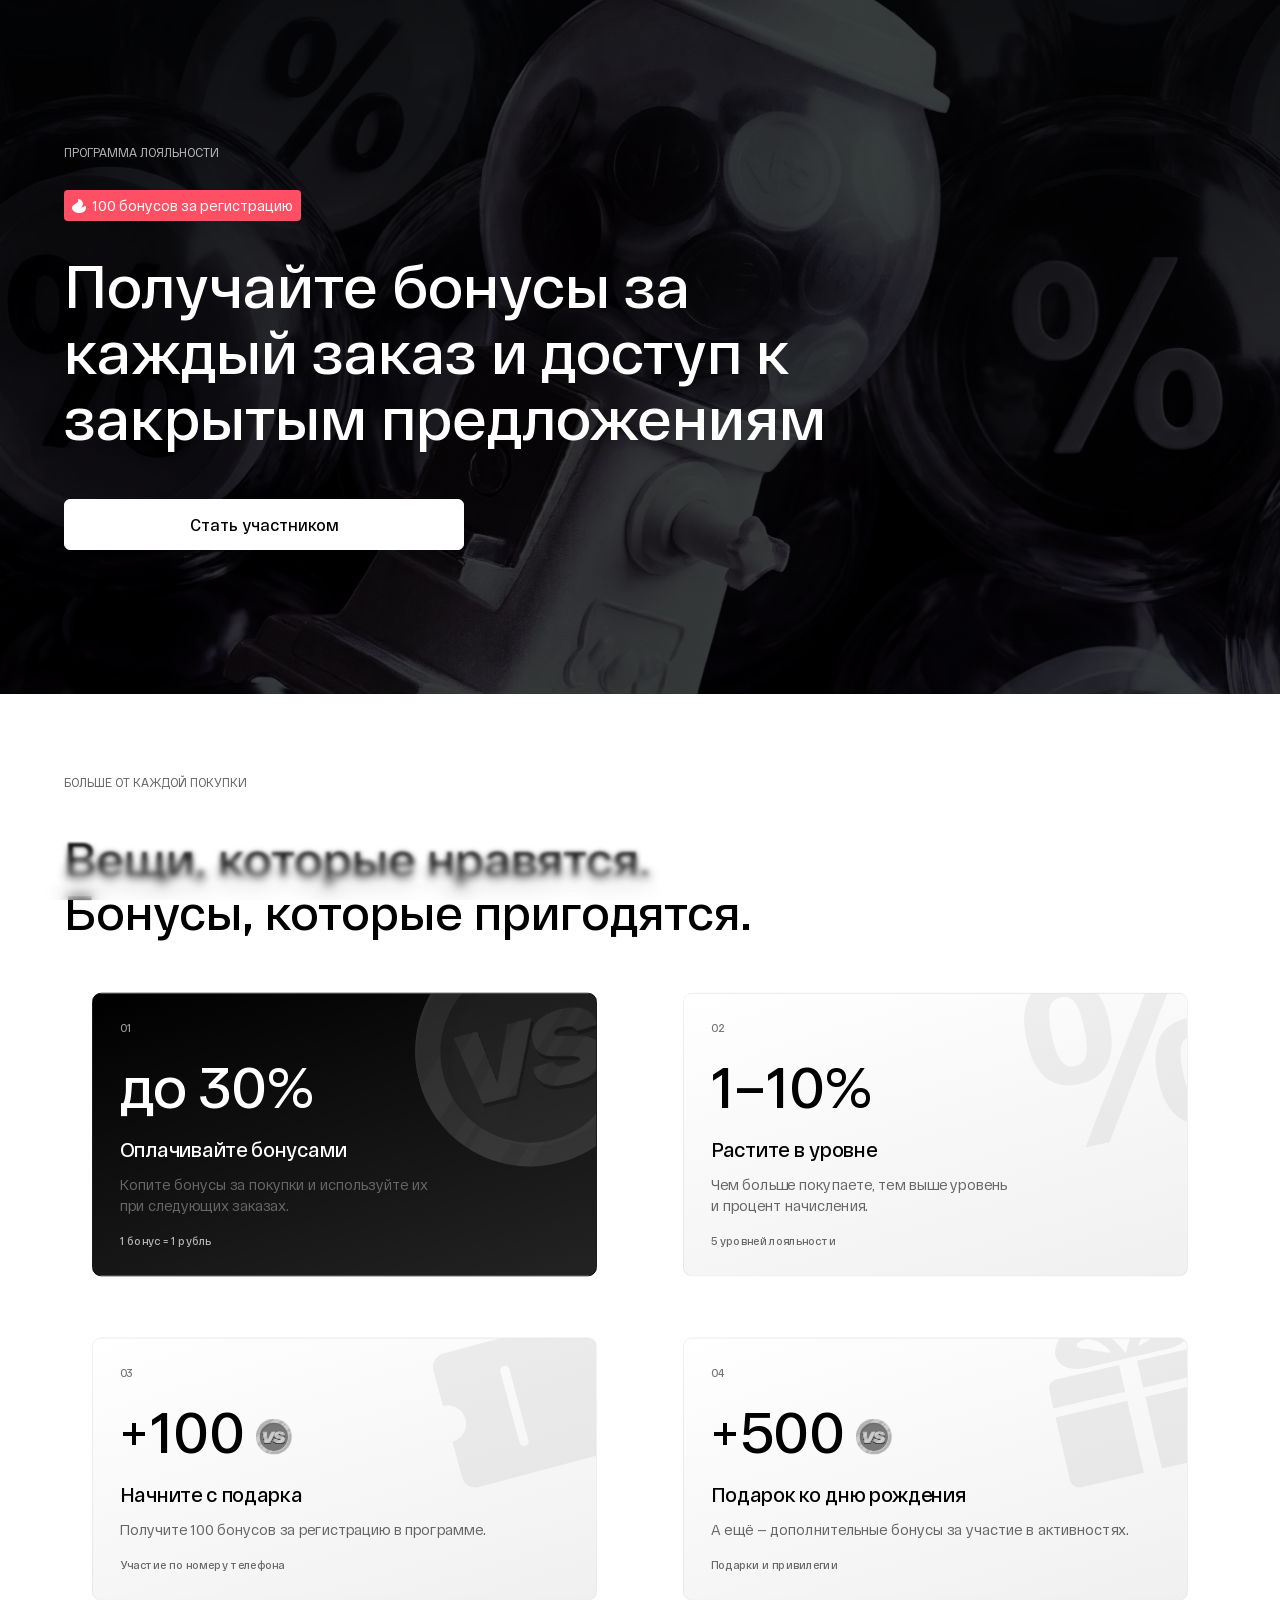
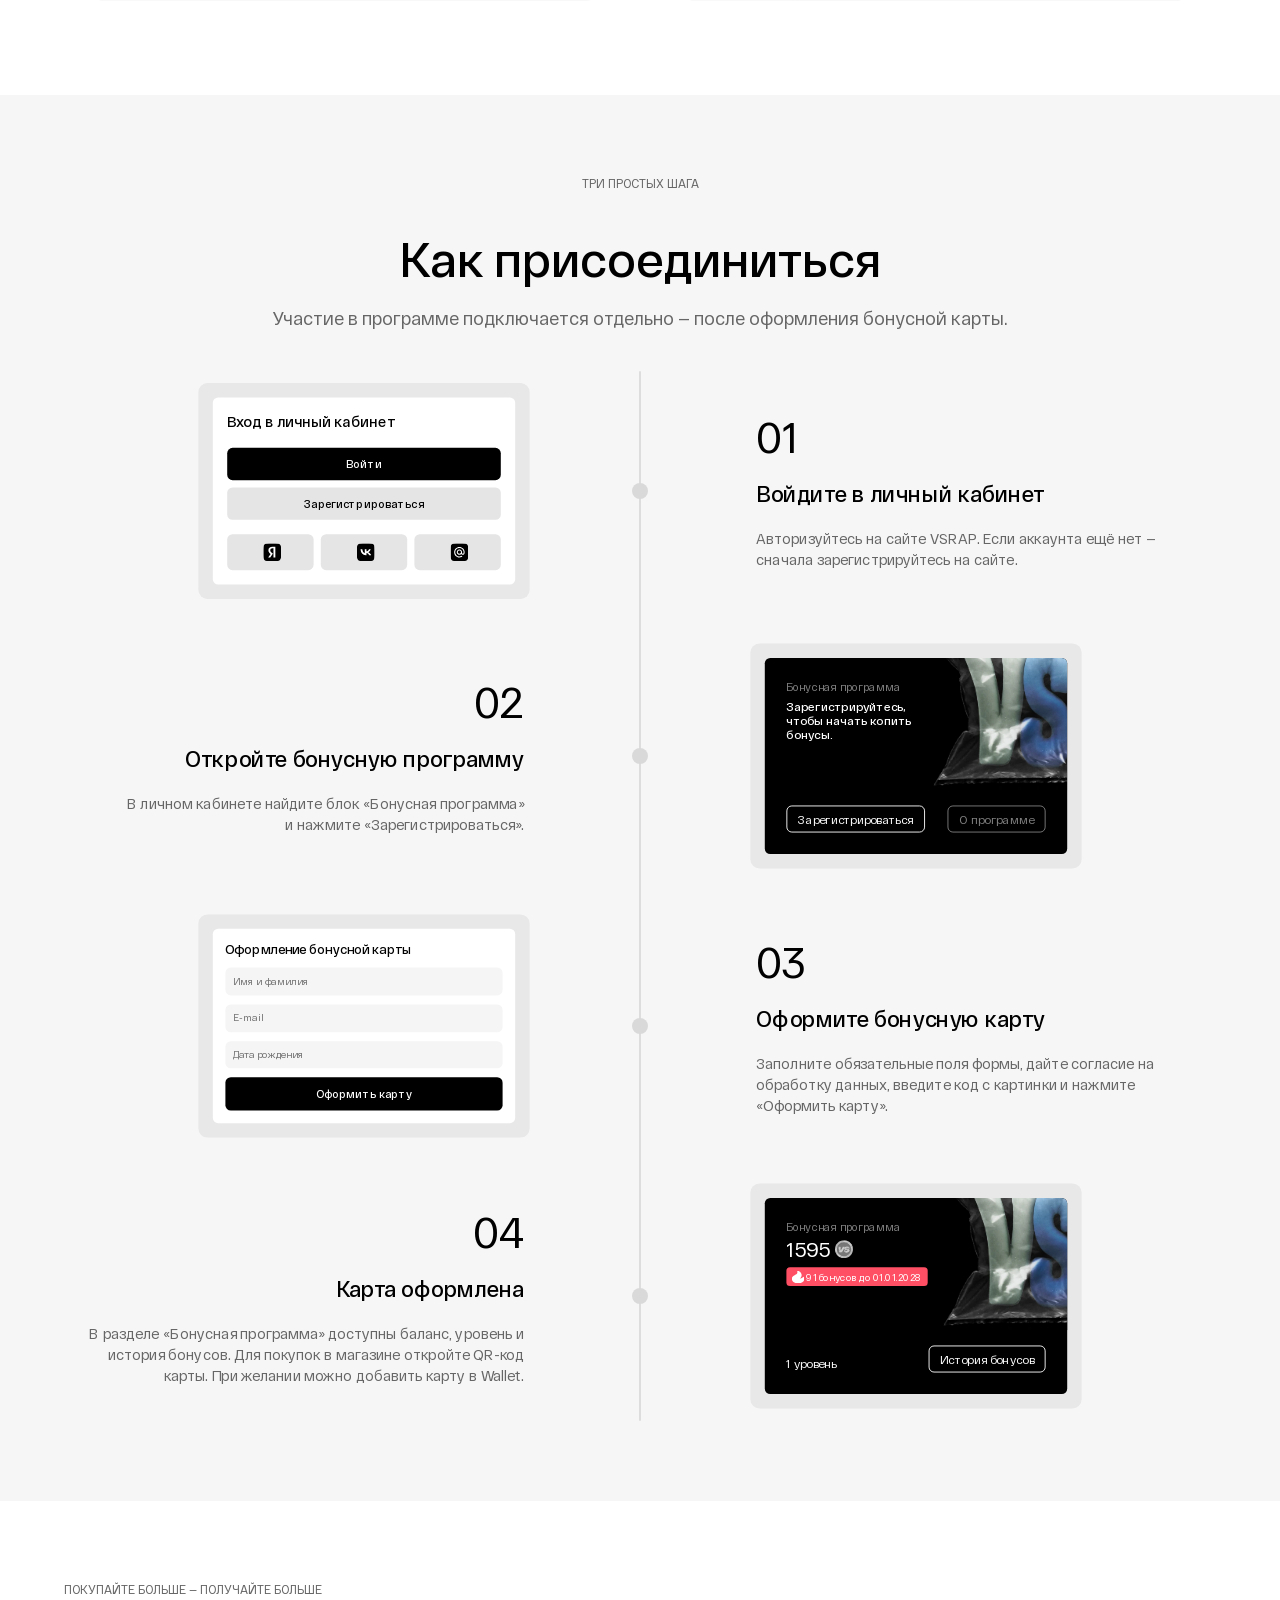
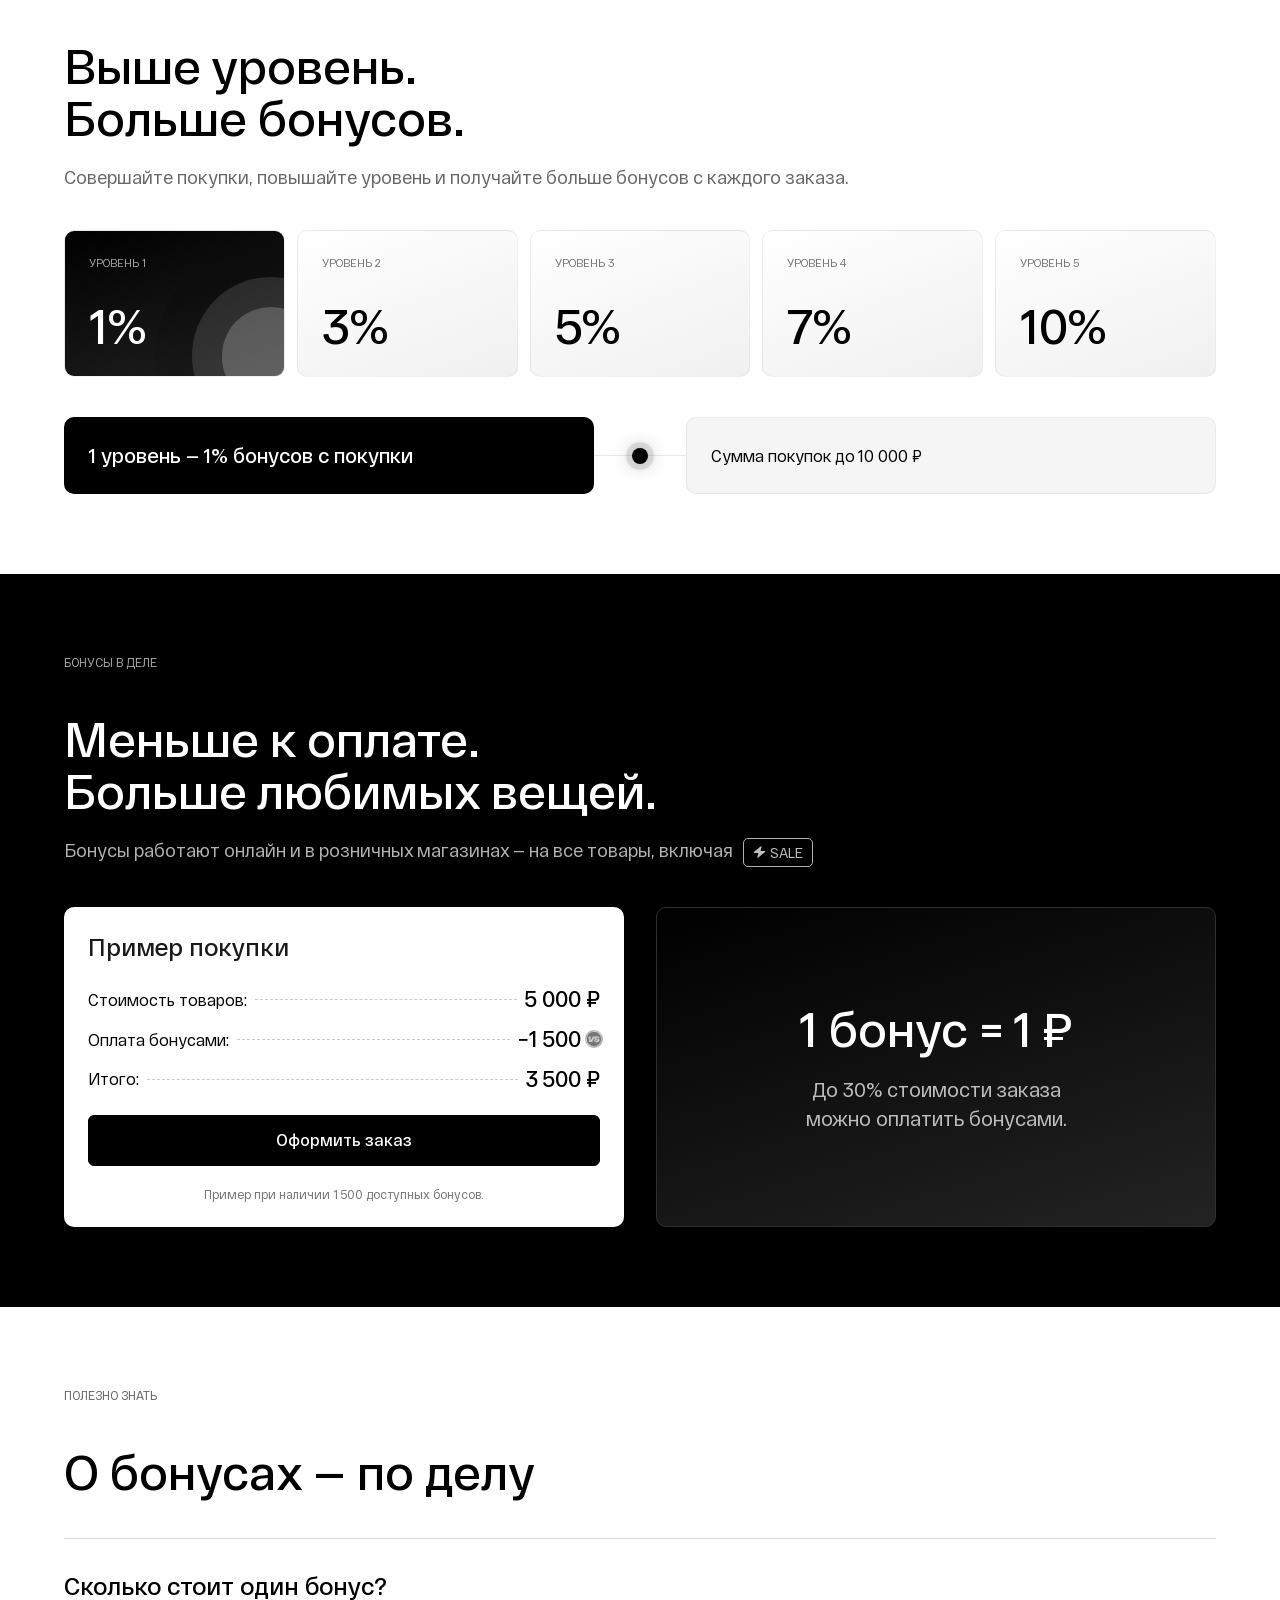
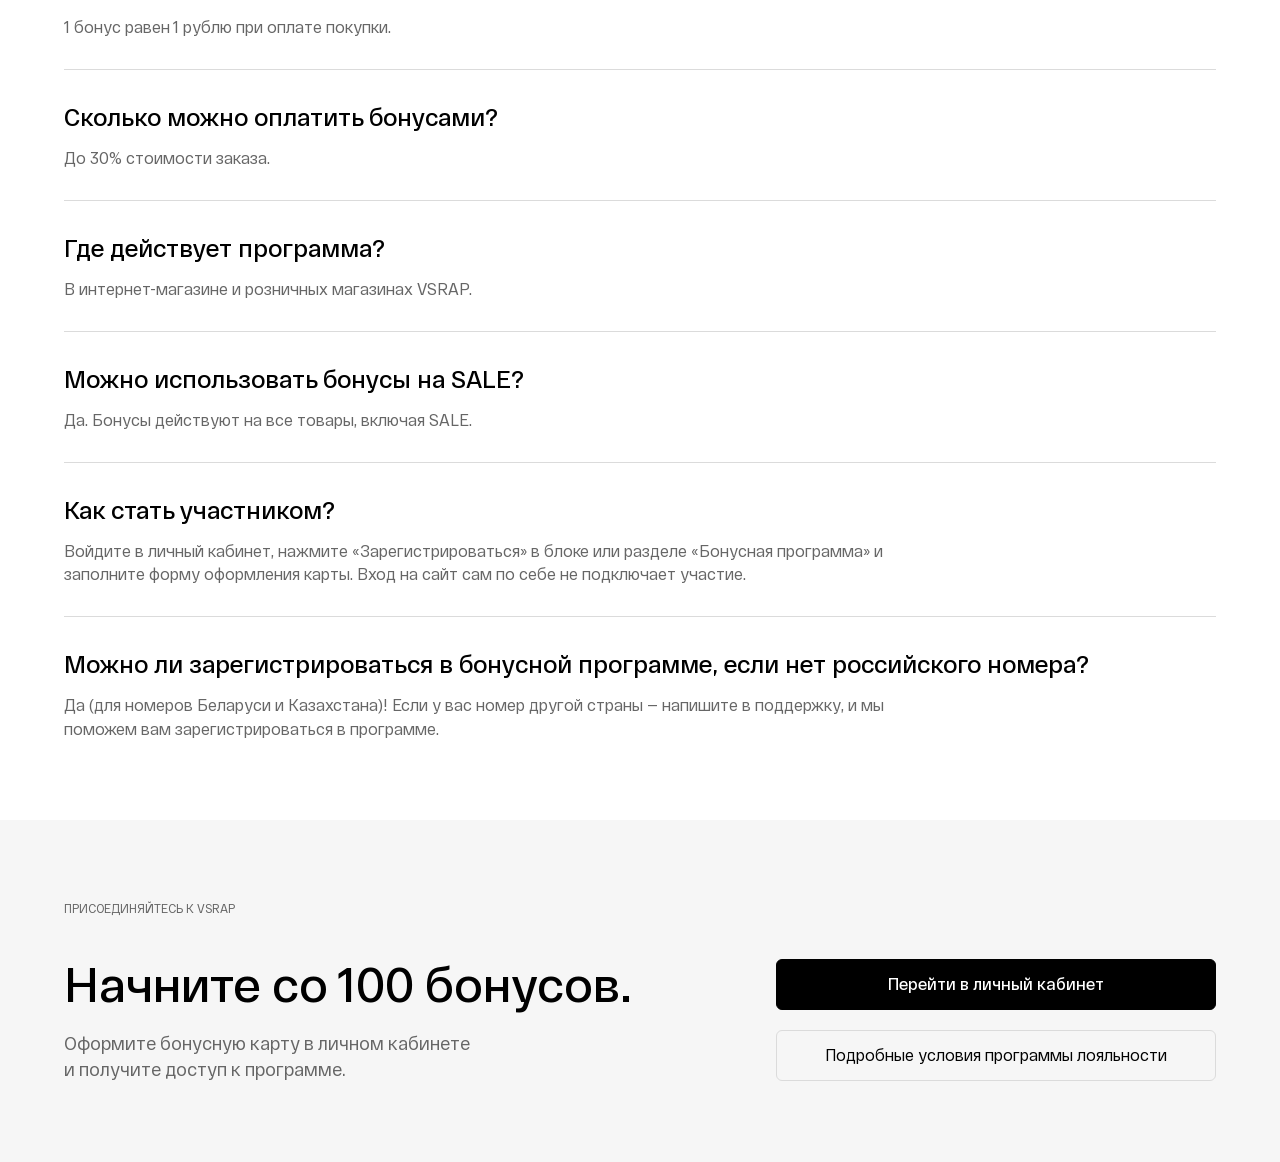
==== commit 911aa430: "правки" ====
--- a/index.html
+++ b/index.html
@@ -13,10 +13,10 @@
 <body>
 <main class="bonus-page">
   <section class="bonus-hero" aria-labelledby="bonus-title">
-    <img class="bonus-hero__background" src="assets/b1063.png" alt="" fetchpriority="high">
+    <img class="bonus-hero__background" src="assets/b1063.webp" alt="" fetchpriority="high">
     <div class="bonus-container bonus-hero__content" data-reveal>
       <p class="bonus-eyebrow">Программа лояльности</p>
-      <span class="bonus-gift-badge"><span class="bonus-flame"><img src="assets/dffb9.svg" alt=""></span>100 бонусов за регистрацию</span>
+      <span class="bonus-gift-badge"><span class="bonus-flame"><img src="assets/dffb9.svg" alt=""></span><span class="bonus-gift-badge__text">100 бонусов за регистрацию</span></span>
       <h1 id="bonus-title">Получайте бонусы<span class="bonus-tablet-break"></span> за <br class="bonus-title-desktop-break">каждый заказ<span class="bonus-tablet-break"></span> и доступ к <br class="bonus-title-desktop-break">закрытым предложениям</h1>
       <a class="bonus-button bonus-button--light bonus-hero__button" href="https://vsrap.shop/personal/">Стать участником</a>
     </div>
@@ -87,7 +87,7 @@
           <div class="bonus-step__visual" data-reveal>
             <div class="bonus-preview" role="img" aria-label="Пример блока регистрации в бонусной программе">
               <div class="bonus-preview__card">
-                <div class="bonus-preview__bag"><img src="assets/0b8ff.png" alt="" loading="lazy"></div>
+                <div class="bonus-preview__bag"><img src="assets/0b8ff.webp" alt="" loading="lazy"></div>
                 <div class="bonus-preview__card-content"><div><p class="bonus-preview__caption">Бонусная программа</p><p class="bonus-preview__invitation">Зарегистрируйтесь,<br>чтобы начать копить<br>бонусы.</p></div><div class="bonus-preview__card-bottom"><span class="bonus-preview__outline">Зарегистрироваться</span><span class="bonus-preview__outline bonus-preview__outline--muted">О программе</span></div></div>
               </div>
             </div>
@@ -108,8 +108,8 @@
           <div class="bonus-step__visual" data-reveal>
             <div class="bonus-preview" role="img" aria-label="Пример оформленной карты: баланс 1595 бонусов, первый уровень и история бонусов">
               <div class="bonus-preview__card bonus-preview__card--issued">
-                <div class="bonus-preview__bag"><img src="assets/0b8ff.png" alt="" loading="lazy"></div>
-                <div class="bonus-preview__card-content"><div><p class="bonus-preview__caption">Бонусная программа</p><p class="bonus-preview__balance">1595 <img class="bonus-preview__coin" src="assets/bonus-coin.svg" width="20" height="20" alt="бонусов"></p><span class="bonus-gift-badge bonus-gift-badge--small"><span class="bonus-flame"><picture><source media="(max-width: 767.98px)" srcset="assets/22d54.svg"><img src="assets/dffb9.svg" alt=""></picture></span>91 бонусов до 01.01.2028</span></div><div class="bonus-preview__card-bottom"><span>1 уровень</span><span class="bonus-preview__outline">История бонусов</span></div></div>
+                <div class="bonus-preview__bag"><img src="assets/0b8ff.webp" alt="" loading="lazy"></div>
+                <div class="bonus-preview__card-content"><div><p class="bonus-preview__caption">Бонусная программа</p><p class="bonus-preview__balance">1595 <img class="bonus-preview__coin" src="assets/bonus-coin.svg" width="20" height="20" alt="бонусов"></p><span class="bonus-gift-badge bonus-gift-badge--small"><span class="bonus-flame"><picture><source media="(max-width: 767.98px)" srcset="assets/22d54.svg"><img src="assets/dffb9.svg" alt=""></picture></span><span class="bonus-gift-badge__text">91 бонусов до 01.01.2028</span></span></div><div class="bonus-preview__card-bottom"><span>1 уровень</span><span class="bonus-preview__outline">История бонусов</span></div></div>
               </div>
             </div>
           </div>
--- a/bonus_program_page.css
+++ b/bonus_program_page.css
@@ -59,7 +59,7 @@
 .bonus-page h1 { font-size: 60px; line-height: 1.1; }
 .bonus-page h2 { font-size: 48px; line-height: 1.1; }
 .bonus-page h3 { font-size: 24px; line-height: 1.45; }
-.bonus-page img { display: block; }
+.bonus-page img { display: block; margin-right: -3px; }
 .bonus-page a { color: inherit; }
 .bonus-page button { font: inherit; }
 .bonus-page :where(a, button):focus-visible { outline: 3px solid #ff4f64; outline-offset: 5px; }
@@ -94,7 +94,11 @@
 .bonus-hero::before { content: ""; position: absolute; inset: 0; background: rgb(0 0 0 / 75%); z-index: -1; }
 .bonus-hero__content { display: flex; flex-direction: column; align-items: flex-start; padding-block: 144px; }
 .bonus-hero .bonus-eyebrow { color: rgb(255 255 255 / 70%); line-height: 16px; }
-.bonus-gift-badge { display: inline-flex; align-items: center; gap: 6px; padding: 7px 8px; border-radius: 4px; background: #ff4f64; color: #fff; font-size: 14px; line-height: 16px; }
+/* Inline sizing includes the icon, spacing and text without flex intrinsic-width quirks. */
+.bonus-gift-badge { --bonus-badge-icon: 14px; --bonus-badge-gap: 6px; display: inline-block; flex-shrink: 0; width: auto; white-space: nowrap; padding: 7px 8px; border-radius: 4px; background: #ff4f64; color: #fff; font-size: 14px; line-height: 16px; -webkit-text-size-adjust: 100%; text-size-adjust: 100%; }
+.bonus-gift-badge > .bonus-flame { display: inline-block; width: var(--bonus-badge-icon); height: var(--bonus-badge-icon); margin-right: var(--bonus-badge-gap); vertical-align: middle; }
+.bonus-gift-badge > .bonus-flame picture, .bonus-gift-badge > .bonus-flame img { display: block; width: 100%; height: 100%; }
+.bonus-gift-badge__text { display: inline-block; vertical-align: middle; white-space: nowrap; }
 .bonus-hero .bonus-gift-badge { margin-block: 30px; }
 .bonus-flame { display: inline-flex; align-items: center; justify-content: center; flex: 0 0 14px; height: 14px; }
 .bonus-hero__button { width: min(400px, 100%); margin-top: 50px; }
@@ -186,7 +190,7 @@
 }
 .bonus-preview__balance { display: flex; align-items: center; gap: 5px; margin-top: 4px !important; font-size: 23px; line-height: 24px; }
 .bonus-preview__coin { width: 20px; height: 20px; flex-shrink: 0; align-self: center; object-fit: contain; }
-.bonus-gift-badge--small { margin-top: 8px; padding: 3px 8px 3px 6px; gap: 2px; font-size: 11px; line-height: 14px; }
+.bonus-gift-badge--small { --bonus-badge-gap: 2px; margin-top: 8px; padding: 3px 8px 3px 6px; gap: 2px; font-size: 11px; line-height: 14px; }
 
 .bonus-levels__list { display: grid; grid-template-columns: repeat(5, minmax(0, 1fr)); gap: 12px; }
 .bonus-level { position: relative; display: flex; flex-direction: column; gap: 28px; overflow: hidden; padding: 24px; border: 1px solid rgb(0 0 0 / 5%); border-radius: 10px; background: linear-gradient(160deg, #fff, #f0f0f0); color: #000; text-align: left; cursor: pointer; isolation: isolate; }
@@ -345,7 +349,7 @@
   .bonus-preview__outline { padding: 5.896px 10.109px; font-size: 10.951px; line-height: 11.793px; border-width: .842px; border-radius: 5.054px; }
   .bonus-preview__balance { gap: 4.212px; margin-top: 3.37px !important; font-size: 19.375px; line-height: 20.217px; }
   .bonus-preview__coin { width: 16.848px; height: 16.848px; }
-  .bonus-gift-badge--small { margin-top: 6.739px; padding: 2.527px 6.739px 2.527px 5.054px; gap: 1.685px; font-size: 9.266px; line-height: 11.793px; border-radius: 3.37px; }
+  .bonus-gift-badge--small { --bonus-badge-icon: 11.793px; --bonus-badge-gap: 1.685px; margin-top: 6.739px; padding: 2.527px 6.739px 2.527px 5.054px; gap: 1.685px; font-size: 9.266px; line-height: 11.793px; border-radius: 3.37px; }
   .bonus-gift-badge--small .bonus-flame { flex-basis: 11.793px; height: 11.793px; }
   .bonus-levels__list { grid-template-columns: 1fr; gap: 12px; }
   .bonus-level { flex-direction: row; justify-content: space-between; align-items: center; padding: 24px; gap: 16px; }
